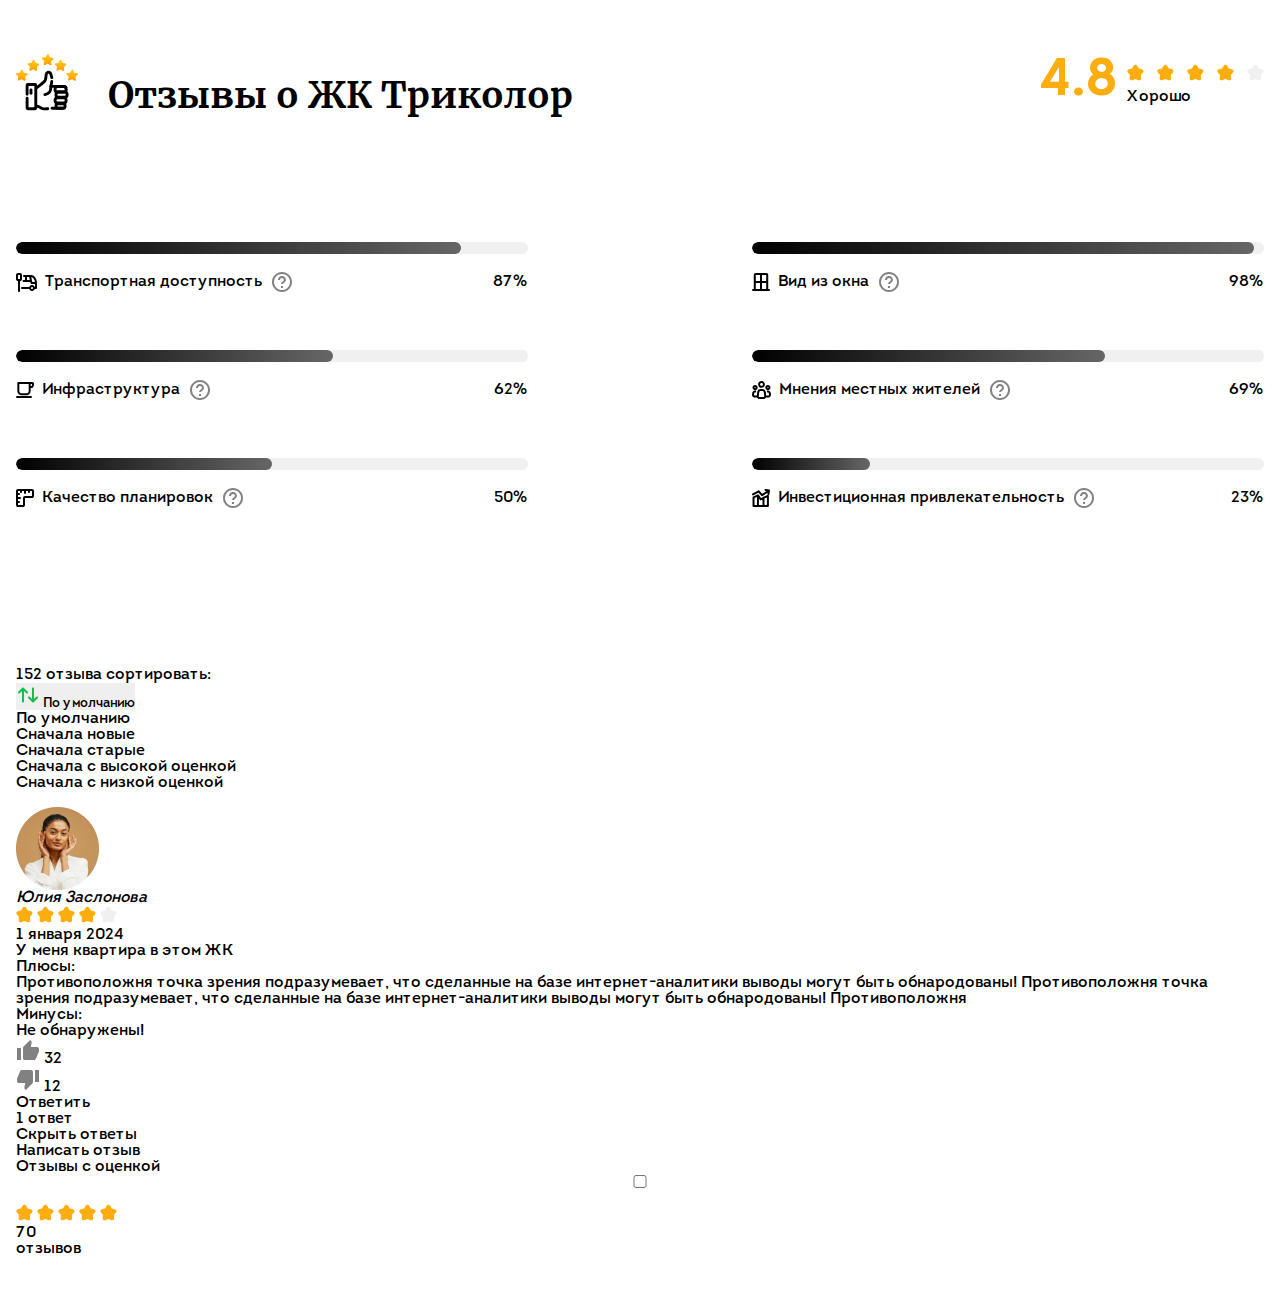
==== index.html @ bc3c832d "сверстал top" ====
<!DOCTYPE html>
<html lang="ru">

<head>
  <meta charset="UTF-8">
  <meta name="viewport" content="width=device-width,initial-scale=1.0, maximum-scale=1">
  <meta http-equiv="X-UA-Compatible" content="ie=edge">
  <meta name="description" content="эталон">
  <meta name="keywords" content="эталон">
  <meta property="og:title" content="эталон"/>
  <meta property="og:url" content="ссылка на сайт"/>
  <meta property="og:image:width" content="1000"/>
  <meta property="og:image:height" content="500"/>
  <meta property="og:description" content="эталон"/>
  <meta property="og:image" content="путь к картинке/image.webp"/>
  <title>Эталон</title>
  <link rel="icon" type="image/png" sizes="32x32" href="/images/favicon-32x32.png">
  <link rel="icon" type="image/png" sizes="16x16" href="/images/favicon-16x16.png">
  <link rel="apple-touch-icon" sizes="180x180" href="/images/apple-touch-icon.png">
  <link rel="icon" type="image/x-icon" href="/images/favicon.icon">
  <link rel="stylesheet" href="styles/swiper.min.css">
  <link rel="stylesheet" href="./styles/styles.css">
</head>

<body id="body">
  <div class="wrapper">
    <header class="header lock-padding">
    </header>

    <main class="main">
      <section class="reviews">
        <div class="reviews__content _container">
          <div class="reviews__top">
            <div class="title">
              <img src="images/icon-like.svg" alt="icon like">
              <h1>Отзывы о ЖК Триколор</h1>
            </div>
            <div class="reviews__estimation">
              <span>4.8</span>
              <div class="reviews__stars">
                <div class="stars stars--mod">
                  <svg width="17" height="17" viewBox="0 0 17 17" fill="none" xmlns="http://www.w3.org/2000/svg">
                    <path d="M7.32346 2.10416C7.43351 1.91532 7.59115 1.75863 7.78065 1.64973C7.97015 1.54083 8.1849 1.48352 8.40346 1.48352C8.62203 1.48352 8.83677 1.54083 9.02628 1.64973C9.21578 1.75863 9.37342 1.91532 9.48346 2.10416L10.9985 4.70416C11.0857 4.85422 11.2032 4.98447 11.3435 5.08663C11.4838 5.18878 11.6439 5.26059 11.8135 5.29749L14.7551 5.93416C14.9686 5.98058 15.1663 6.08217 15.3283 6.22878C15.4903 6.37539 15.611 6.56191 15.6785 6.76975C15.7459 6.97758 15.7577 7.19947 15.7127 7.41328C15.6677 7.62709 15.5674 7.82536 15.4218 7.98832L13.4176 10.2325C13.302 10.3619 13.2146 10.5139 13.1609 10.6789C13.1073 10.8438 13.0886 11.0182 13.106 11.1908L13.4085 14.185C13.4305 14.4025 13.3951 14.622 13.3059 14.8215C13.2166 15.021 13.0765 15.1937 12.8997 15.3222C12.7229 15.4507 12.5154 15.5306 12.2981 15.5539C12.0807 15.5772 11.861 15.5431 11.661 15.455L8.90763 14.2417C8.74877 14.1716 8.57707 14.1355 8.40346 14.1355C8.22986 14.1355 8.05815 14.1716 7.8993 14.2417L5.14596 15.455C4.9459 15.5431 4.72623 15.5772 4.50887 15.5539C4.29151 15.5306 4.08406 15.4507 3.90722 15.3222C3.73038 15.1937 3.59034 15.021 3.50107 14.8215C3.4118 14.622 3.37642 14.4025 3.39846 14.185L3.70096 11.1908C3.71847 11.0183 3.69988 10.8439 3.64637 10.679C3.59286 10.514 3.50559 10.3619 3.39013 10.2325L1.38513 7.98832C1.23957 7.82536 1.13927 7.62709 1.09423 7.41328C1.04919 7.19947 1.06098 6.97758 1.12843 6.76975C1.19588 6.56191 1.31663 6.37539 1.47865 6.22878C1.64066 6.08217 1.83828 5.98058 2.05179 5.93416L4.99346 5.29749C5.16314 5.26079 5.32331 5.18916 5.46377 5.08715C5.60423 4.98514 5.72191 4.85499 5.8093 4.70499L7.32346 2.10416Z" fill="#FEAD0E" stroke="#FEAD0E" stroke-width="1.5" stroke-linecap="round" stroke-linejoin="round"/>
                  </svg>
                  <svg width="17" height="17" viewBox="0 0 17 17" fill="none" xmlns="http://www.w3.org/2000/svg">
                    <path d="M7.32346 2.10416C7.43351 1.91532 7.59115 1.75863 7.78065 1.64973C7.97015 1.54083 8.1849 1.48352 8.40346 1.48352C8.62203 1.48352 8.83677 1.54083 9.02628 1.64973C9.21578 1.75863 9.37342 1.91532 9.48346 2.10416L10.9985 4.70416C11.0857 4.85422 11.2032 4.98447 11.3435 5.08663C11.4838 5.18878 11.6439 5.26059 11.8135 5.29749L14.7551 5.93416C14.9686 5.98058 15.1663 6.08217 15.3283 6.22878C15.4903 6.37539 15.611 6.56191 15.6785 6.76975C15.7459 6.97758 15.7577 7.19947 15.7127 7.41328C15.6677 7.62709 15.5674 7.82536 15.4218 7.98832L13.4176 10.2325C13.302 10.3619 13.2146 10.5139 13.1609 10.6789C13.1073 10.8438 13.0886 11.0182 13.106 11.1908L13.4085 14.185C13.4305 14.4025 13.3951 14.622 13.3059 14.8215C13.2166 15.021 13.0765 15.1937 12.8997 15.3222C12.7229 15.4507 12.5154 15.5306 12.2981 15.5539C12.0807 15.5772 11.861 15.5431 11.661 15.455L8.90763 14.2417C8.74877 14.1716 8.57707 14.1355 8.40346 14.1355C8.22986 14.1355 8.05815 14.1716 7.8993 14.2417L5.14596 15.455C4.9459 15.5431 4.72623 15.5772 4.50887 15.5539C4.29151 15.5306 4.08406 15.4507 3.90722 15.3222C3.73038 15.1937 3.59034 15.021 3.50107 14.8215C3.4118 14.622 3.37642 14.4025 3.39846 14.185L3.70096 11.1908C3.71847 11.0183 3.69988 10.8439 3.64637 10.679C3.59286 10.514 3.50559 10.3619 3.39013 10.2325L1.38513 7.98832C1.23957 7.82536 1.13927 7.62709 1.09423 7.41328C1.04919 7.19947 1.06098 6.97758 1.12843 6.76975C1.19588 6.56191 1.31663 6.37539 1.47865 6.22878C1.64066 6.08217 1.83828 5.98058 2.05179 5.93416L4.99346 5.29749C5.16314 5.26079 5.32331 5.18916 5.46377 5.08715C5.60423 4.98514 5.72191 4.85499 5.8093 4.70499L7.32346 2.10416Z" fill="#FEAD0E" stroke="#FEAD0E" stroke-width="1.5" stroke-linecap="round" stroke-linejoin="round"/>
                  </svg>
                  <svg width="17" height="17" viewBox="0 0 17 17" fill="none" xmlns="http://www.w3.org/2000/svg">
                    <path d="M7.32346 2.10416C7.43351 1.91532 7.59115 1.75863 7.78065 1.64973C7.97015 1.54083 8.1849 1.48352 8.40346 1.48352C8.62203 1.48352 8.83677 1.54083 9.02628 1.64973C9.21578 1.75863 9.37342 1.91532 9.48346 2.10416L10.9985 4.70416C11.0857 4.85422 11.2032 4.98447 11.3435 5.08663C11.4838 5.18878 11.6439 5.26059 11.8135 5.29749L14.7551 5.93416C14.9686 5.98058 15.1663 6.08217 15.3283 6.22878C15.4903 6.37539 15.611 6.56191 15.6785 6.76975C15.7459 6.97758 15.7577 7.19947 15.7127 7.41328C15.6677 7.62709 15.5674 7.82536 15.4218 7.98832L13.4176 10.2325C13.302 10.3619 13.2146 10.5139 13.1609 10.6789C13.1073 10.8438 13.0886 11.0182 13.106 11.1908L13.4085 14.185C13.4305 14.4025 13.3951 14.622 13.3059 14.8215C13.2166 15.021 13.0765 15.1937 12.8997 15.3222C12.7229 15.4507 12.5154 15.5306 12.2981 15.5539C12.0807 15.5772 11.861 15.5431 11.661 15.455L8.90763 14.2417C8.74877 14.1716 8.57707 14.1355 8.40346 14.1355C8.22986 14.1355 8.05815 14.1716 7.8993 14.2417L5.14596 15.455C4.9459 15.5431 4.72623 15.5772 4.50887 15.5539C4.29151 15.5306 4.08406 15.4507 3.90722 15.3222C3.73038 15.1937 3.59034 15.021 3.50107 14.8215C3.4118 14.622 3.37642 14.4025 3.39846 14.185L3.70096 11.1908C3.71847 11.0183 3.69988 10.8439 3.64637 10.679C3.59286 10.514 3.50559 10.3619 3.39013 10.2325L1.38513 7.98832C1.23957 7.82536 1.13927 7.62709 1.09423 7.41328C1.04919 7.19947 1.06098 6.97758 1.12843 6.76975C1.19588 6.56191 1.31663 6.37539 1.47865 6.22878C1.64066 6.08217 1.83828 5.98058 2.05179 5.93416L4.99346 5.29749C5.16314 5.26079 5.32331 5.18916 5.46377 5.08715C5.60423 4.98514 5.72191 4.85499 5.8093 4.70499L7.32346 2.10416Z" fill="#FEAD0E" stroke="#FEAD0E" stroke-width="1.5" stroke-linecap="round" stroke-linejoin="round"/>
                  </svg>
                  <svg width="17" height="17" viewBox="0 0 17 17" fill="none" xmlns="http://www.w3.org/2000/svg">
                    <path d="M7.32346 2.10416C7.43351 1.91532 7.59115 1.75863 7.78065 1.64973C7.97015 1.54083 8.1849 1.48352 8.40346 1.48352C8.62203 1.48352 8.83677 1.54083 9.02628 1.64973C9.21578 1.75863 9.37342 1.91532 9.48346 2.10416L10.9985 4.70416C11.0857 4.85422 11.2032 4.98447 11.3435 5.08663C11.4838 5.18878 11.6439 5.26059 11.8135 5.29749L14.7551 5.93416C14.9686 5.98058 15.1663 6.08217 15.3283 6.22878C15.4903 6.37539 15.611 6.56191 15.6785 6.76975C15.7459 6.97758 15.7577 7.19947 15.7127 7.41328C15.6677 7.62709 15.5674 7.82536 15.4218 7.98832L13.4176 10.2325C13.302 10.3619 13.2146 10.5139 13.1609 10.6789C13.1073 10.8438 13.0886 11.0182 13.106 11.1908L13.4085 14.185C13.4305 14.4025 13.3951 14.622 13.3059 14.8215C13.2166 15.021 13.0765 15.1937 12.8997 15.3222C12.7229 15.4507 12.5154 15.5306 12.2981 15.5539C12.0807 15.5772 11.861 15.5431 11.661 15.455L8.90763 14.2417C8.74877 14.1716 8.57707 14.1355 8.40346 14.1355C8.22986 14.1355 8.05815 14.1716 7.8993 14.2417L5.14596 15.455C4.9459 15.5431 4.72623 15.5772 4.50887 15.5539C4.29151 15.5306 4.08406 15.4507 3.90722 15.3222C3.73038 15.1937 3.59034 15.021 3.50107 14.8215C3.4118 14.622 3.37642 14.4025 3.39846 14.185L3.70096 11.1908C3.71847 11.0183 3.69988 10.8439 3.64637 10.679C3.59286 10.514 3.50559 10.3619 3.39013 10.2325L1.38513 7.98832C1.23957 7.82536 1.13927 7.62709 1.09423 7.41328C1.04919 7.19947 1.06098 6.97758 1.12843 6.76975C1.19588 6.56191 1.31663 6.37539 1.47865 6.22878C1.64066 6.08217 1.83828 5.98058 2.05179 5.93416L4.99346 5.29749C5.16314 5.26079 5.32331 5.18916 5.46377 5.08715C5.60423 4.98514 5.72191 4.85499 5.8093 4.70499L7.32346 2.10416Z" fill="#FEAD0E" stroke="#FEAD0E" stroke-width="1.5" stroke-linecap="round" stroke-linejoin="round"/>
                  </svg>
                  <svg width="17" height="17" viewBox="0 0 17 17" fill="none" xmlns="http://www.w3.org/2000/svg">
                    <path d="M7.32346 2.10416C7.43351 1.91532 7.59115 1.75863 7.78065 1.64973C7.97015 1.54083 8.1849 1.48352 8.40346 1.48352C8.62203 1.48352 8.83677 1.54083 9.02628 1.64973C9.21578 1.75863 9.37342 1.91532 9.48346 2.10416L10.9985 4.70416C11.0857 4.85422 11.2032 4.98447 11.3435 5.08663C11.4838 5.18878 11.6439 5.26059 11.8135 5.29749L14.7551 5.93416C14.9686 5.98058 15.1663 6.08217 15.3283 6.22878C15.4903 6.37539 15.611 6.56191 15.6785 6.76975C15.7459 6.97758 15.7577 7.19947 15.7127 7.41328C15.6677 7.62709 15.5674 7.82536 15.4218 7.98832L13.4176 10.2325C13.302 10.3619 13.2146 10.5139 13.1609 10.6789C13.1073 10.8438 13.0886 11.0182 13.106 11.1908L13.4085 14.185C13.4305 14.4025 13.3951 14.622 13.3059 14.8215C13.2166 15.021 13.0765 15.1937 12.8997 15.3222C12.7229 15.4507 12.5154 15.5306 12.2981 15.5539C12.0807 15.5772 11.861 15.5431 11.661 15.455L8.90763 14.2417C8.74877 14.1716 8.57707 14.1355 8.40346 14.1355C8.22986 14.1355 8.05815 14.1716 7.8993 14.2417L5.14596 15.455C4.9459 15.5431 4.72623 15.5772 4.50887 15.5539C4.29151 15.5306 4.08406 15.4507 3.90722 15.3222C3.73038 15.1937 3.59034 15.021 3.50107 14.8215C3.4118 14.622 3.37642 14.4025 3.39846 14.185L3.70096 11.1908C3.71847 11.0183 3.69988 10.8439 3.64637 10.679C3.59286 10.514 3.50559 10.3619 3.39013 10.2325L1.38513 7.98832C1.23957 7.82536 1.13927 7.62709 1.09423 7.41328C1.04919 7.19947 1.06098 6.97758 1.12843 6.76975C1.19588 6.56191 1.31663 6.37539 1.47865 6.22878C1.64066 6.08217 1.83828 5.98058 2.05179 5.93416L4.99346 5.29749C5.16314 5.26079 5.32331 5.18916 5.46377 5.08715C5.60423 4.98514 5.72191 4.85499 5.8093 4.70499L7.32346 2.10416Z" fill="#F0F0F0" stroke="#F0F0F0" stroke-width="1.5" stroke-linecap="round" stroke-linejoin="round"/>
                  </svg>                  
                </div>
                <span>Хорошо</span>
              </div>
            </div>
          </div>
          <div class="reviews__statistics">
            <div class="reviews__block">
              <div class="reviews__item">
                <div class="progress-bar" data-percent="87">
                  <div class="progress-bar__fill"></div>
                </div>
                <div class="item">
                  <div class="item__info">
                    <svg width="21" height="19" viewBox="0 0 21 19" fill="none" xmlns="http://www.w3.org/2000/svg">
                      <path d="M14 15C14 15.5304 14.2107 16.0391 14.5858 16.4142C14.9609 16.7893 15.4696 17 16 17C16.5304 17 17.0391 16.7893 17.4142 16.4142C17.7893 16.0391 18 15.5304 18 15M14 15C14 14.4696 14.2107 13.9609 14.5858 13.5858C14.9609 13.2107 15.4696 13 16 13C16.5304 13 17.0391 13.2107 17.4142 13.5858C17.7893 13.9609 18 14.4696 18 15M14 15H6M18 15H20V10M8 3H15C17.761 3 20 6.134 20 10M20 10H15.5L14 3M7.5 8H15M10 3V8M3 7V18M1 2C1 1.73478 1.10536 1.48043 1.29289 1.29289C1.48043 1.10536 1.73478 1 2 1H4C4.26522 1 4.51957 1.10536 4.70711 1.29289C4.89464 1.48043 5 1.73478 5 2V6C5 6.26522 4.89464 6.51957 4.70711 6.70711C4.51957 6.89464 4.26522 7 4 7H2C1.73478 7 1.48043 6.89464 1.29289 6.70711C1.10536 6.51957 1 6.26522 1 6V2Z" stroke="black" stroke-width="2" stroke-linecap="round" stroke-linejoin="round"/>
                    </svg>
                    <p>Транспортная доступность</p>
                    <svg width="24" height="24" viewBox="0 0 24 24" fill="none" xmlns="http://www.w3.org/2000/svg">
                      <path fill-rule="evenodd" clip-rule="evenodd" d="M11 16H13V18H11V16ZM11 14.008C11 14.008 13 14 13 14.008C13 13.006 16 12 16 10C16 7.79001 14.227 6.00001 12.009 6.00001C11.483 5.99883 10.9618 6.10142 10.4755 6.3019C9.98916 6.50239 9.54714 6.79684 9.17475 7.1684C8.80237 7.53995 8.50692 7.98131 8.30534 8.4672C8.10376 8.95308 8 9.47396 8 10H10C10 8.90001 10.9 8.00001 12 8.00001C13.1 8.00001 14 8.90001 14 10C14 10.9 11 12.367 11 14.008Z" fill="#818181"/>
                      <path d="M12 2C17.523 2 22 6.477 22 12C22 17.523 17.523 22 12 22C6.477 22 2 17.523 2 12C2 6.477 6.477 2 12 2ZM12 4C9.87827 4 7.84344 4.84285 6.34315 6.34315C4.84285 7.84344 4 9.87827 4 12C4 14.1217 4.84285 16.1566 6.34315 17.6569C7.84344 19.1571 9.87827 20 12 20C14.1217 20 16.1566 19.1571 17.6569 17.6569C19.1571 16.1566 20 14.1217 20 12C20 9.87827 19.1571 7.84344 17.6569 6.34315C16.1566 4.84285 14.1217 4 12 4Z" fill="#818181"/>
                    </svg>
                  </div>
                  <div class="item__percent">
                    <span>87%</span>
                  </div>
                </div>
              </div>
              <div class="reviews__item">
                <div class="progress-bar" data-percent="62">
                  <div class="progress-bar__fill"></div>
                </div>
                <div class="item">
                  <div class="item__info">
                    <svg width="18" height="16" viewBox="0 0 18 16" fill="none" xmlns="http://www.w3.org/2000/svg">
                      <path d="M13.6667 1H16.3333C16.5101 1 16.6797 1.07024 16.8047 1.19526C16.9298 1.32029 17 1.48986 17 1.66667V3.08333C17 3.59167 16.7981 4.07918 16.4386 4.43862C16.0792 4.79807 15.5917 5 15.0833 5H13.6667M13.6667 1H2.33333V9C2.33333 9.88406 2.68452 10.7319 3.30964 11.357C3.93477 11.9821 4.78261 12.3333 5.66667 12.3333H10.3333C10.7711 12.3333 11.2045 12.2471 11.6089 12.0796C12.0134 11.9121 12.3808 11.6666 12.6904 11.357C12.9999 11.0475 13.2454 10.68 13.4129 10.2756C13.5804 9.87119 13.6667 9.43774 13.6667 9V1ZM1 15H15" stroke="black" stroke-width="2" stroke-linecap="round" stroke-linejoin="round" />
                    </svg>
                    <p>Инфраструктура</p>
                    <svg width="24" height="24" viewBox="0 0 24 24" fill="none" xmlns="http://www.w3.org/2000/svg">
                      <path fill-rule="evenodd" clip-rule="evenodd" d="M11 16H13V18H11V16ZM11 14.008C11 14.008 13 14 13 14.008C13 13.006 16 12 16 10C16 7.79001 14.227 6.00001 12.009 6.00001C11.483 5.99883 10.9618 6.10142 10.4755 6.3019C9.98916 6.50239 9.54714 6.79684 9.17475 7.1684C8.80237 7.53995 8.50692 7.98131 8.30534 8.4672C8.10376 8.95308 8 9.47396 8 10H10C10 8.90001 10.9 8.00001 12 8.00001C13.1 8.00001 14 8.90001 14 10C14 10.9 11 12.367 11 14.008Z" fill="#818181"/>
                      <path d="M12 2C17.523 2 22 6.477 22 12C22 17.523 17.523 22 12 22C6.477 22 2 17.523 2 12C2 6.477 6.477 2 12 2ZM12 4C9.87827 4 7.84344 4.84285 6.34315 6.34315C4.84285 7.84344 4 9.87827 4 12C4 14.1217 4.84285 16.1566 6.34315 17.6569C7.84344 19.1571 9.87827 20 12 20C14.1217 20 16.1566 19.1571 17.6569 17.6569C19.1571 16.1566 20 14.1217 20 12C20 9.87827 19.1571 7.84344 17.6569 6.34315C16.1566 4.84285 14.1217 4 12 4Z" fill="#818181"/>
                    </svg>
                  </div>
                  <div class="item__percent">
                    <span>62%</span>
                  </div>
                </div>
              </div>
              <div class="reviews__item">
                <div class="progress-bar" data-percent="50">
                  <div class="progress-bar__fill"></div>
                </div>
                <div class="item">
                  <div class="item__info">
                    <svg width="18" height="18" viewBox="0 0 18 18" fill="none" xmlns="http://www.w3.org/2000/svg">
                      <path d="M1 5H3M1 9H4M1 13H3M5 1V3M9 1V4M13 1V3M2 1H16C16.2652 1 16.5196 1.10536 16.7071 1.29289C16.8946 1.48043 17 1.73478 17 2V7C17 7.26522 16.8946 7.51957 16.7071 7.70711C16.5196 7.89464 16.2652 8 16 8H9C8.73478 8 8.48043 8.10536 8.29289 8.29289C8.10536 8.48043 8 8.73478 8 9V16C8 16.2652 7.89464 16.5196 7.70711 16.7071C7.51957 16.8946 7.26522 17 7 17H2C1.73478 17 1.48043 16.8946 1.29289 16.7071C1.10536 16.5196 1 16.2652 1 16V2C1 1.73478 1.10536 1.48043 1.29289 1.29289C1.48043 1.10536 1.73478 1 2 1Z" stroke="black" stroke-width="2" stroke-linecap="round" stroke-linejoin="round" />
                    </svg>
                    <p>Качество планировок</p>
                    <svg width="24" height="24" viewBox="0 0 24 24" fill="none" xmlns="http://www.w3.org/2000/svg">
                      <path fill-rule="evenodd" clip-rule="evenodd" d="M11 16H13V18H11V16ZM11 14.008C11 14.008 13 14 13 14.008C13 13.006 16 12 16 10C16 7.79001 14.227 6.00001 12.009 6.00001C11.483 5.99883 10.9618 6.10142 10.4755 6.3019C9.98916 6.50239 9.54714 6.79684 9.17475 7.1684C8.80237 7.53995 8.50692 7.98131 8.30534 8.4672C8.10376 8.95308 8 9.47396 8 10H10C10 8.90001 10.9 8.00001 12 8.00001C13.1 8.00001 14 8.90001 14 10C14 10.9 11 12.367 11 14.008Z" fill="#818181"/>
                      <path d="M12 2C17.523 2 22 6.477 22 12C22 17.523 17.523 22 12 22C6.477 22 2 17.523 2 12C2 6.477 6.477 2 12 2ZM12 4C9.87827 4 7.84344 4.84285 6.34315 6.34315C4.84285 7.84344 4 9.87827 4 12C4 14.1217 4.84285 16.1566 6.34315 17.6569C7.84344 19.1571 9.87827 20 12 20C14.1217 20 16.1566 19.1571 17.6569 17.6569C19.1571 16.1566 20 14.1217 20 12C20 9.87827 19.1571 7.84344 17.6569 6.34315C16.1566 4.84285 14.1217 4 12 4Z" fill="#818181"/>
                    </svg>
                  </div>
                  <div class="item__percent">
                    <span>50%</span>
                  </div>
                </div>
              </div>
            </div>
            <div class="reviews__block">
              <div class="reviews__item">
                <div class="progress-bar" data-percent="98">
                  <div class="progress-bar__fill"></div>
                </div>
                <div class="item">
                  <div class="item__info">
                    <svg width="18" height="18" viewBox="0 0 18 18" fill="none" xmlns="http://www.w3.org/2000/svg">
                      <path d="M15.2221 9H2.77792M9 1V17M1 17H17M15.2221 17H2.77792V1.88875C2.77792 1.65304 2.87156 1.42698 3.03823 1.26031C3.2049 1.09364 3.43096 1 3.66667 1H14.3333C14.569 1 14.7951 1.09364 14.9618 1.26031C15.1284 1.42698 15.2221 1.65304 15.2221 1.88875V17Z" stroke="black" stroke-width="2" stroke-linecap="round" stroke-linejoin="round" />
                    </svg>
                    <p>Вид из окна</p>
                    <svg width="24" height="24" viewBox="0 0 24 24" fill="none" xmlns="http://www.w3.org/2000/svg">
                      <path fill-rule="evenodd" clip-rule="evenodd" d="M11 16H13V18H11V16ZM11 14.008C11 14.008 13 14 13 14.008C13 13.006 16 12 16 10C16 7.79001 14.227 6.00001 12.009 6.00001C11.483 5.99883 10.9618 6.10142 10.4755 6.3019C9.98916 6.50239 9.54714 6.79684 9.17475 7.1684C8.80237 7.53995 8.50692 7.98131 8.30534 8.4672C8.10376 8.95308 8 9.47396 8 10H10C10 8.90001 10.9 8.00001 12 8.00001C13.1 8.00001 14 8.90001 14 10C14 10.9 11 12.367 11 14.008Z" fill="#818181"/>
                      <path d="M12 2C17.523 2 22 6.477 22 12C22 17.523 17.523 22 12 22C6.477 22 2 17.523 2 12C2 6.477 6.477 2 12 2ZM12 4C9.87827 4 7.84344 4.84285 6.34315 6.34315C4.84285 7.84344 4 9.87827 4 12C4 14.1217 4.84285 16.1566 6.34315 17.6569C7.84344 19.1571 9.87827 20 12 20C14.1217 20 16.1566 19.1571 17.6569 17.6569C19.1571 16.1566 20 14.1217 20 12C20 9.87827 19.1571 7.84344 17.6569 6.34315C16.1566 4.84285 14.1217 4 12 4Z" fill="#818181"/>
                    </svg>
                  </div>
                  <div class="item__percent">
                    <span>98%</span>
                  </div>
                </div>
              </div>
              <div class="reviews__item">
                <div class="progress-bar" data-percent="69">
                  <div class="progress-bar__fill"></div>
                </div>
                <div class="item">
                  <div class="item__info">
                    <svg width="19" height="18" viewBox="0 0 19 18" fill="none" xmlns="http://www.w3.org/2000/svg">
                      <path d="M13.2701 15.2016L12.2778 15.3254L12.2778 15.3254L13.2701 15.2016ZM12.7588 11.1024L13.7511 10.9786L13.7511 10.9786L12.7588 11.1024ZM10.3796 9V10H10.38L10.3796 9ZM8.61878 9V8H8.6185L8.61878 9ZM6.24117 11.1024L7.23346 11.2264L7.23347 11.2262L6.24117 11.1024ZM5.72906 15.2016L4.73677 15.0776L4.73675 15.0778L5.72906 15.2016ZM7.31573 17V16L7.31501 16L7.31573 17ZM11.6843 17L11.6845 16H11.6843V17ZM3.10857 11.6C3.66085 11.6 4.10857 11.1523 4.10857 10.6C4.10857 10.0477 3.66085 9.6 3.10857 9.6V11.6ZM2.8641 10.6L2.86397 11.6H2.8641V10.6ZM1.28781 11.9368L0.301398 11.7725L0.301355 11.7728L1.28781 11.9368ZM1.02177 13.5368L2.00818 13.7011L2.00822 13.7008L1.02177 13.5368ZM2.59805 15.4V14.4H2.59793L2.59805 15.4ZM5.50536 16.4C6.05764 16.4 6.50536 15.9523 6.50536 15.4C6.50536 14.8477 6.05764 14.4 5.50536 14.4V16.4ZM15.8914 9.6C15.3391 9.6 14.8914 10.0477 14.8914 10.6C14.8914 11.1523 15.3391 11.6 15.8914 11.6V9.6ZM16.1359 10.6V11.6H16.136L16.1359 10.6ZM17.7122 11.9368L18.6986 11.7728L18.6986 11.7725L17.7122 11.9368ZM17.9782 13.5368L16.9918 13.7008L16.9918 13.7011L17.9782 13.5368ZM16.4019 15.4L16.4021 14.4H16.4019V15.4ZM13.4946 14.4C12.9424 14.4 12.4946 14.8477 12.4946 15.4C12.4946 15.9523 12.9424 16.4 13.4946 16.4V14.4ZM14.2625 15.0778L13.7511 10.9786L11.7665 11.2262L12.2778 15.3254L14.2625 15.0778ZM13.7511 10.9786C13.6485 10.1564 13.2495 9.39977 12.6286 8.85114L11.3043 10.3498C11.5597 10.5756 11.7242 10.8872 11.7665 11.2262L13.7511 10.9786ZM12.6286 8.85114C12.0077 8.30248 11.2078 7.99968 10.3792 8L10.38 10C10.7202 9.99987 11.0489 10.1242 11.3043 10.3498L12.6286 8.85114ZM10.3796 8H8.61878V10H10.3796V8ZM8.6185 8C7.79034 8.00023 6.99097 8.30329 6.37055 8.85189L7.69539 10.3502C7.95059 10.1245 8.27907 10.0001 8.61906 10L8.6185 8ZM6.37055 8.85189C5.75017 9.40047 5.35143 10.1568 5.24887 10.9786L7.23347 11.2262C7.27577 10.8873 7.44016 10.5758 7.69539 10.3502L6.37055 8.85189ZM5.24888 10.9784L4.73677 15.0776L6.72134 15.3256L7.23346 11.2264L5.24888 10.9784ZM4.73675 15.0778C4.69111 15.4435 4.72369 15.8149 4.83236 16.1671L6.74347 15.5775C6.71834 15.496 6.7108 15.4101 6.72136 15.3254L4.73675 15.0778ZM4.83236 16.1671C4.94104 16.5193 5.12334 16.8445 5.36723 17.1209L6.86697 15.7977C6.81073 15.734 6.76861 15.6589 6.74347 15.5775L4.83236 16.1671ZM5.36723 17.1209C5.61113 17.3974 5.91105 17.6188 6.24714 17.7704L7.06949 15.9473C6.99226 15.9124 6.92321 15.8615 6.86697 15.7977L5.36723 17.1209ZM6.24714 17.7704C6.58323 17.922 6.94774 18.0003 7.31645 18L7.31501 16C7.2304 16.0001 7.14672 15.9821 7.06949 15.9473L6.24714 17.7704ZM7.31573 18H11.6843V16H7.31573V18ZM11.6841 18C12.0527 18.0001 12.417 17.9217 12.753 17.77L11.9299 15.9472C11.8527 15.982 11.7691 16 11.6845 16L11.6841 18ZM12.753 17.77C13.0889 17.6183 13.3886 17.3969 13.6324 17.1204L12.1323 15.7976C12.0761 15.8614 12.0071 15.9123 11.9299 15.9472L12.753 17.77ZM13.6324 17.1204C13.8762 16.844 14.0583 16.5189 14.1669 16.1668L12.2557 15.5774C12.2306 15.6588 12.1885 15.7339 12.1323 15.7976L13.6324 17.1204ZM14.1669 16.1668C14.2755 15.8146 14.3081 15.4434 14.2624 15.0778L12.2778 15.3254C12.2884 15.4101 12.2809 15.4959 12.2557 15.5774L14.1669 16.1668ZM10.8968 3.4C10.8968 4.17446 10.2702 4.8 9.5 4.8V6.8C11.3773 6.8 12.8968 5.2765 12.8968 3.4H10.8968ZM9.5 4.8C8.72984 4.8 8.10321 4.17446 8.10321 3.4H6.10321C6.10321 5.2765 7.62274 6.8 9.5 6.8V4.8ZM8.10321 3.4C8.10321 2.62554 8.72984 2 9.5 2V0C7.62274 0 6.10321 1.5235 6.10321 3.4H8.10321ZM9.5 2C10.2702 2 10.8968 2.62554 10.8968 3.4H12.8968C12.8968 1.5235 11.3773 0 9.5 0V2ZM3.70643 6.6C3.70643 6.93263 3.43749 7.2 3.10857 7.2V9.2C4.54459 9.2 5.70643 8.03468 5.70643 6.6H3.70643ZM3.10857 7.2C2.77964 7.2 2.51071 6.93263 2.51071 6.6H0.510712C0.510712 8.03468 1.67255 9.2 3.10857 9.2V7.2ZM2.51071 6.6C2.51071 6.26737 2.77964 6 3.10857 6V4C1.67255 4 0.510712 5.16532 0.510712 6.6H2.51071ZM3.10857 6C3.43749 6 3.70643 6.26737 3.70643 6.6H5.70643C5.70643 5.16532 4.54459 4 3.10857 4V6ZM16.4893 6.6C16.4893 6.93263 16.2204 7.2 15.8914 7.2V9.2C17.3274 9.2 18.4893 8.03468 18.4893 6.6H16.4893ZM15.8914 7.2C15.5625 7.2 15.2936 6.93263 15.2936 6.6H13.2936C13.2936 8.03468 14.4554 9.2 15.8914 9.2V7.2ZM15.2936 6.6C15.2936 6.26737 15.5625 6 15.8914 6V4C14.4554 4 13.2936 5.16532 13.2936 6.6H15.2936ZM15.8914 6C16.2204 6 16.4893 6.26737 16.4893 6.6H18.4893C18.4893 5.16532 17.3274 4 15.8914 4V6ZM3.10857 9.6H2.8641V11.6H3.10857V9.6ZM2.86422 9.6C2.24889 9.59992 1.65367 9.81844 1.18443 10.2164L2.47802 11.7417C2.58605 11.6501 2.72282 11.6 2.86397 11.6L2.86422 9.6ZM1.18443 10.2164C0.715227 10.6143 0.402452 11.1658 0.301398 11.7725L2.27422 12.1011C2.29761 11.9607 2.36995 11.8334 2.47802 11.7417L1.18443 10.2164ZM0.301355 11.7728L0.0353114 13.3728L2.00822 13.7008L2.27427 12.1008L0.301355 11.7728ZM0.0353548 13.3725C-0.0266544 13.7448 -0.00692225 14.1262 0.0931915 14.4901L2.02156 13.9597C1.9984 13.8755 1.99383 13.7872 2.00818 13.7011L0.0353548 13.3725ZM0.0931915 14.4901C0.193306 14.8541 0.371421 15.1919 0.615231 15.4801L2.14211 14.1883C2.08588 14.1219 2.04471 14.0438 2.02156 13.9597L0.0931915 14.4901ZM0.615231 15.4801C0.859044 15.7683 1.16271 15.9999 1.50518 16.1588L2.34696 14.3446C2.26826 14.3081 2.19834 14.2548 2.14211 14.1883L0.615231 15.4801ZM1.50518 16.1588C1.84764 16.3177 2.22063 16.4 2.59818 16.4L2.59793 14.4C2.5113 14.4 2.42566 14.3811 2.34696 14.3446L1.50518 16.1588ZM2.59805 16.4H5.50536V14.4H2.59805V16.4ZM15.8914 11.6H16.1359V9.6H15.8914V11.6ZM16.136 11.6C16.2772 11.6 16.4139 11.6501 16.522 11.7417L17.8156 10.2164C17.3463 9.81844 16.7511 9.59992 16.1358 9.6L16.136 11.6ZM16.522 11.7417C16.63 11.8334 16.7024 11.9607 16.7258 12.1011L18.6986 11.7725C18.5975 11.1658 18.2848 10.6143 17.8156 10.2164L16.522 11.7417ZM16.7257 12.1008L16.9918 13.7008L18.9647 13.3728L18.6986 11.7728L16.7257 12.1008ZM16.9918 13.7011C17.0062 13.7872 17.0016 13.8755 16.9784 13.9597L18.9068 14.4901C19.0069 14.1262 19.0267 13.7448 18.9646 13.3725L16.9918 13.7011ZM16.9784 13.9597C16.9553 14.0438 16.9141 14.1219 16.8579 14.1883L18.3848 15.4801C18.6286 15.1919 18.8067 14.8541 18.9068 14.4901L16.9784 13.9597ZM16.8579 14.1883C16.8017 14.2548 16.7317 14.3081 16.653 14.3446L17.4948 16.1588C17.8373 15.9999 18.141 15.7683 18.3848 15.4801L16.8579 14.1883ZM16.653 14.3446C16.5743 14.3811 16.4887 14.4 16.4021 14.4L16.4018 16.4C16.7794 16.4 17.1524 16.3177 17.4948 16.1588L16.653 14.3446ZM16.4019 14.4H13.4946V16.4H16.4019V14.4Z" fill="black" />
                    </svg>
                    <p>Мнения местных жителей</p>
                    <svg width="24" height="24" viewBox="0 0 24 24" fill="none" xmlns="http://www.w3.org/2000/svg">
                      <path fill-rule="evenodd" clip-rule="evenodd" d="M11 16H13V18H11V16ZM11 14.008C11 14.008 13 14 13 14.008C13 13.006 16 12 16 10C16 7.79001 14.227 6.00001 12.009 6.00001C11.483 5.99883 10.9618 6.10142 10.4755 6.3019C9.98916 6.50239 9.54714 6.79684 9.17475 7.1684C8.80237 7.53995 8.50692 7.98131 8.30534 8.4672C8.10376 8.95308 8 9.47396 8 10H10C10 8.90001 10.9 8.00001 12 8.00001C13.1 8.00001 14 8.90001 14 10C14 10.9 11 12.367 11 14.008Z" fill="#818181"/>
                      <path d="M12 2C17.523 2 22 6.477 22 12C22 17.523 17.523 22 12 22C6.477 22 2 17.523 2 12C2 6.477 6.477 2 12 2ZM12 4C9.87827 4 7.84344 4.84285 6.34315 6.34315C4.84285 7.84344 4 9.87827 4 12C4 14.1217 4.84285 16.1566 6.34315 17.6569C7.84344 19.1571 9.87827 20 12 20C14.1217 20 16.1566 19.1571 17.6569 17.6569C19.1571 16.1566 20 14.1217 20 12C20 9.87827 19.1571 7.84344 17.6569 6.34315C16.1566 4.84285 14.1217 4 12 4Z" fill="#818181"/>
                    </svg>
                  </div>
                  <div class="item__percent">
                    <span>69%</span>
                  </div>
                </div>
              </div>
              <div class="reviews__item">
                <div class="progress-bar" data-percent="23">
                  <div class="progress-bar__fill"></div>
                </div>
                <div class="item">
                  <div class="item__info">
                    <svg width="18" height="18" viewBox="0 0 18 18" fill="none" xmlns="http://www.w3.org/2000/svg">
                      <path d="M11.4802 8.91794L15.9017 6.92762V17H11.4802V8.91794ZM11.4802 8.91794L8.7164 10.4107L5.95263 6.43005M11.4802 8.91794V16.9974H5.95263V6.43005M5.95263 6.43005L1.5311 8.42036V16.9987H5.95263L5.95263 6.43005ZM17 1.6026L9.98872 6.16616L6.76603 2.32862L1 5.34561M13.5143 1L16.9987 1.59079L16.4186 5.14081" stroke="black" stroke-width="2" stroke-linecap="round" stroke-linejoin="round" />
                    </svg>
                    <p>Инвестиционная привлекательность</p>
                    <svg width="24" height="24" viewBox="0 0 24 24" fill="none" xmlns="http://www.w3.org/2000/svg">
                      <path fill-rule="evenodd" clip-rule="evenodd" d="M11 16H13V18H11V16ZM11 14.008C11 14.008 13 14 13 14.008C13 13.006 16 12 16 10C16 7.79001 14.227 6.00001 12.009 6.00001C11.483 5.99883 10.9618 6.10142 10.4755 6.3019C9.98916 6.50239 9.54714 6.79684 9.17475 7.1684C8.80237 7.53995 8.50692 7.98131 8.30534 8.4672C8.10376 8.95308 8 9.47396 8 10H10C10 8.90001 10.9 8.00001 12 8.00001C13.1 8.00001 14 8.90001 14 10C14 10.9 11 12.367 11 14.008Z" fill="#818181"/>
                      <path d="M12 2C17.523 2 22 6.477 22 12C22 17.523 17.523 22 12 22C6.477 22 2 17.523 2 12C2 6.477 6.477 2 12 2ZM12 4C9.87827 4 7.84344 4.84285 6.34315 6.34315C4.84285 7.84344 4 9.87827 4 12C4 14.1217 4.84285 16.1566 6.34315 17.6569C7.84344 19.1571 9.87827 20 12 20C14.1217 20 16.1566 19.1571 17.6569 17.6569C19.1571 16.1566 20 14.1217 20 12C20 9.87827 19.1571 7.84344 17.6569 6.34315C16.1566 4.84285 14.1217 4 12 4Z" fill="#818181"/>
                    </svg>
                  </div>
                  <div class="item__percent">
                    <span>23%</span>
                  </div>
                </div>
              </div>
            </div>
          </div>
          <div class="reviews__body">
            <div class="reviews__container">
              <div class="reviews__sort">
                <p class="reviews__sort_text"><span>152</span> отзыва сортировать:</p>
                <div class="dropdown">
                  <button class="dropdown__button">
                    <svg width="24" height="24" viewBox="0 0 24 24" fill="none" xmlns="http://www.w3.org/2000/svg">
                      <path d="M2.28998 8.793L6.28598 4.793C6.45805 4.62068 6.68708 4.51706 6.93011 4.50159C7.17314 4.48613 7.41346 4.55988 7.60598 4.709L7.69998 4.792L11.706 8.792C11.8872 8.97154 11.993 9.21357 12.0017 9.46855C12.0103 9.72353 11.9212 9.97217 11.7525 10.1636C11.5838 10.355 11.3484 10.4747 11.0944 10.4982C10.8403 10.5217 10.5869 10.4472 10.386 10.29L10.292 10.207L7.99998 7.917L7.99998 18.5C7.99995 18.7449 7.91003 18.9813 7.74727 19.1644C7.58451 19.3474 7.36023 19.4643 7.11698 19.493L6.99898 19.5C6.75405 19.5 6.51765 19.41 6.33461 19.2473C6.15158 19.0845 6.03464 18.8603 6.00598 18.617L5.99898 18.5L5.99898 7.91L3.70598 10.206C3.53392 10.3783 3.30488 10.4819 3.06185 10.4974C2.81883 10.5129 2.5785 10.4391 2.38598 10.29L2.29098 10.207C2.11866 10.0349 2.01504 9.8059 1.99958 9.56287C1.98411 9.31984 2.05786 9.07952 2.20698 8.887L2.28998 8.793ZM16.882 4.509L16.999 4.503C17.2439 4.50303 17.4803 4.59296 17.6634 4.75571C17.8464 4.91847 17.9633 5.14275 17.992 5.386L17.999 5.503L17.999 16.086L20.292 13.792C20.4642 13.6198 20.6933 13.5164 20.9363 13.5011C21.1793 13.4858 21.4196 13.5597 21.612 13.709L21.706 13.792C21.8783 13.9641 21.9819 14.1931 21.9974 14.4361C22.0129 14.6792 21.9391 14.9195 21.79 15.112L21.706 15.206L17.71 19.206C17.5379 19.3783 17.3089 19.4819 17.0659 19.4974C16.8228 19.5129 16.5825 19.4391 16.39 19.29L16.296 19.207L12.292 15.207C12.1107 15.0275 12.005 14.7854 11.9963 14.5305C11.9876 14.2755 12.0768 14.0268 12.2454 13.8354C12.4141 13.644 12.6496 13.5243 12.9036 13.5008C13.1576 13.4773 13.4111 13.5518 13.612 13.709L13.706 13.792L15.999 16.082L15.999 5.502C15.999 5.25707 16.0889 5.02066 16.2517 4.83763C16.4145 4.65459 16.6387 4.53766 16.882 4.509Z" fill="#19BB4F"/>
                    </svg>                      
                    По умолчанию
                  </button>
                  <ul class="dropdown__list">
                    <li class="dropdown__list-item" data-value="default">По умолчанию</li>
                    <li class="dropdown__list-item" data-value="new">Сначала новые</li>
                    <li class="dropdown__list-item" data-value="old">Сначала старые</li>
                    <li class="dropdown__list-item" data-value="high">Сначала с высокой оценкой</li>
                    <li class="dropdown__list-item" data-value="low">Сначала с низкой оценкой</li>
                  </ul>
                  <input type="text" name="select-category" value="" class="dropdown__input-hidden">
                </div>
              </div>
              <blockquote class="feedback">
                <header class="feedback__header">
                  <div class="feedback__icon">
                    <img src="images/feedback-icon.png" alt="icon">
                  </div>
                  <div class="feedback__block">
                    <cite class="feedback__name" itemprop="author">Юлия Заслонова</cite>
                    <div class="feedback__box">
                      <div class="stars">
                        <svg width="17" height="17" viewBox="0 0 17 17" fill="none" xmlns="http://www.w3.org/2000/svg">
                          <path d="M7.32346 2.10416C7.43351 1.91532 7.59115 1.75863 7.78065 1.64973C7.97015 1.54083 8.1849 1.48352 8.40346 1.48352C8.62203 1.48352 8.83677 1.54083 9.02628 1.64973C9.21578 1.75863 9.37342 1.91532 9.48346 2.10416L10.9985 4.70416C11.0857 4.85422 11.2032 4.98447 11.3435 5.08663C11.4838 5.18878 11.6439 5.26059 11.8135 5.29749L14.7551 5.93416C14.9686 5.98058 15.1663 6.08217 15.3283 6.22878C15.4903 6.37539 15.611 6.56191 15.6785 6.76975C15.7459 6.97758 15.7577 7.19947 15.7127 7.41328C15.6677 7.62709 15.5674 7.82536 15.4218 7.98832L13.4176 10.2325C13.302 10.3619 13.2146 10.5139 13.1609 10.6789C13.1073 10.8438 13.0886 11.0182 13.106 11.1908L13.4085 14.185C13.4305 14.4025 13.3951 14.622 13.3059 14.8215C13.2166 15.021 13.0765 15.1937 12.8997 15.3222C12.7229 15.4507 12.5154 15.5306 12.2981 15.5539C12.0807 15.5772 11.861 15.5431 11.661 15.455L8.90763 14.2417C8.74877 14.1716 8.57707 14.1355 8.40346 14.1355C8.22986 14.1355 8.05815 14.1716 7.8993 14.2417L5.14596 15.455C4.9459 15.5431 4.72623 15.5772 4.50887 15.5539C4.29151 15.5306 4.08406 15.4507 3.90722 15.3222C3.73038 15.1937 3.59034 15.021 3.50107 14.8215C3.4118 14.622 3.37642 14.4025 3.39846 14.185L3.70096 11.1908C3.71847 11.0183 3.69988 10.8439 3.64637 10.679C3.59286 10.514 3.50559 10.3619 3.39013 10.2325L1.38513 7.98832C1.23957 7.82536 1.13927 7.62709 1.09423 7.41328C1.04919 7.19947 1.06098 6.97758 1.12843 6.76975C1.19588 6.56191 1.31663 6.37539 1.47865 6.22878C1.64066 6.08217 1.83828 5.98058 2.05179 5.93416L4.99346 5.29749C5.16314 5.26079 5.32331 5.18916 5.46377 5.08715C5.60423 4.98514 5.72191 4.85499 5.8093 4.70499L7.32346 2.10416Z" fill="#FEAD0E" stroke="#FEAD0E" stroke-width="1.5" stroke-linecap="round" stroke-linejoin="round"/>
                        </svg>
                        <svg width="17" height="17" viewBox="0 0 17 17" fill="none" xmlns="http://www.w3.org/2000/svg">
                          <path d="M7.32346 2.10416C7.43351 1.91532 7.59115 1.75863 7.78065 1.64973C7.97015 1.54083 8.1849 1.48352 8.40346 1.48352C8.62203 1.48352 8.83677 1.54083 9.02628 1.64973C9.21578 1.75863 9.37342 1.91532 9.48346 2.10416L10.9985 4.70416C11.0857 4.85422 11.2032 4.98447 11.3435 5.08663C11.4838 5.18878 11.6439 5.26059 11.8135 5.29749L14.7551 5.93416C14.9686 5.98058 15.1663 6.08217 15.3283 6.22878C15.4903 6.37539 15.611 6.56191 15.6785 6.76975C15.7459 6.97758 15.7577 7.19947 15.7127 7.41328C15.6677 7.62709 15.5674 7.82536 15.4218 7.98832L13.4176 10.2325C13.302 10.3619 13.2146 10.5139 13.1609 10.6789C13.1073 10.8438 13.0886 11.0182 13.106 11.1908L13.4085 14.185C13.4305 14.4025 13.3951 14.622 13.3059 14.8215C13.2166 15.021 13.0765 15.1937 12.8997 15.3222C12.7229 15.4507 12.5154 15.5306 12.2981 15.5539C12.0807 15.5772 11.861 15.5431 11.661 15.455L8.90763 14.2417C8.74877 14.1716 8.57707 14.1355 8.40346 14.1355C8.22986 14.1355 8.05815 14.1716 7.8993 14.2417L5.14596 15.455C4.9459 15.5431 4.72623 15.5772 4.50887 15.5539C4.29151 15.5306 4.08406 15.4507 3.90722 15.3222C3.73038 15.1937 3.59034 15.021 3.50107 14.8215C3.4118 14.622 3.37642 14.4025 3.39846 14.185L3.70096 11.1908C3.71847 11.0183 3.69988 10.8439 3.64637 10.679C3.59286 10.514 3.50559 10.3619 3.39013 10.2325L1.38513 7.98832C1.23957 7.82536 1.13927 7.62709 1.09423 7.41328C1.04919 7.19947 1.06098 6.97758 1.12843 6.76975C1.19588 6.56191 1.31663 6.37539 1.47865 6.22878C1.64066 6.08217 1.83828 5.98058 2.05179 5.93416L4.99346 5.29749C5.16314 5.26079 5.32331 5.18916 5.46377 5.08715C5.60423 4.98514 5.72191 4.85499 5.8093 4.70499L7.32346 2.10416Z" fill="#FEAD0E" stroke="#FEAD0E" stroke-width="1.5" stroke-linecap="round" stroke-linejoin="round"/>
                        </svg>
                        <svg width="17" height="17" viewBox="0 0 17 17" fill="none" xmlns="http://www.w3.org/2000/svg">
                          <path d="M7.32346 2.10416C7.43351 1.91532 7.59115 1.75863 7.78065 1.64973C7.97015 1.54083 8.1849 1.48352 8.40346 1.48352C8.62203 1.48352 8.83677 1.54083 9.02628 1.64973C9.21578 1.75863 9.37342 1.91532 9.48346 2.10416L10.9985 4.70416C11.0857 4.85422 11.2032 4.98447 11.3435 5.08663C11.4838 5.18878 11.6439 5.26059 11.8135 5.29749L14.7551 5.93416C14.9686 5.98058 15.1663 6.08217 15.3283 6.22878C15.4903 6.37539 15.611 6.56191 15.6785 6.76975C15.7459 6.97758 15.7577 7.19947 15.7127 7.41328C15.6677 7.62709 15.5674 7.82536 15.4218 7.98832L13.4176 10.2325C13.302 10.3619 13.2146 10.5139 13.1609 10.6789C13.1073 10.8438 13.0886 11.0182 13.106 11.1908L13.4085 14.185C13.4305 14.4025 13.3951 14.622 13.3059 14.8215C13.2166 15.021 13.0765 15.1937 12.8997 15.3222C12.7229 15.4507 12.5154 15.5306 12.2981 15.5539C12.0807 15.5772 11.861 15.5431 11.661 15.455L8.90763 14.2417C8.74877 14.1716 8.57707 14.1355 8.40346 14.1355C8.22986 14.1355 8.05815 14.1716 7.8993 14.2417L5.14596 15.455C4.9459 15.5431 4.72623 15.5772 4.50887 15.5539C4.29151 15.5306 4.08406 15.4507 3.90722 15.3222C3.73038 15.1937 3.59034 15.021 3.50107 14.8215C3.4118 14.622 3.37642 14.4025 3.39846 14.185L3.70096 11.1908C3.71847 11.0183 3.69988 10.8439 3.64637 10.679C3.59286 10.514 3.50559 10.3619 3.39013 10.2325L1.38513 7.98832C1.23957 7.82536 1.13927 7.62709 1.09423 7.41328C1.04919 7.19947 1.06098 6.97758 1.12843 6.76975C1.19588 6.56191 1.31663 6.37539 1.47865 6.22878C1.64066 6.08217 1.83828 5.98058 2.05179 5.93416L4.99346 5.29749C5.16314 5.26079 5.32331 5.18916 5.46377 5.08715C5.60423 4.98514 5.72191 4.85499 5.8093 4.70499L7.32346 2.10416Z" fill="#FEAD0E" stroke="#FEAD0E" stroke-width="1.5" stroke-linecap="round" stroke-linejoin="round"/>
                        </svg>
                        <svg width="17" height="17" viewBox="0 0 17 17" fill="none" xmlns="http://www.w3.org/2000/svg">
                          <path d="M7.32346 2.10416C7.43351 1.91532 7.59115 1.75863 7.78065 1.64973C7.97015 1.54083 8.1849 1.48352 8.40346 1.48352C8.62203 1.48352 8.83677 1.54083 9.02628 1.64973C9.21578 1.75863 9.37342 1.91532 9.48346 2.10416L10.9985 4.70416C11.0857 4.85422 11.2032 4.98447 11.3435 5.08663C11.4838 5.18878 11.6439 5.26059 11.8135 5.29749L14.7551 5.93416C14.9686 5.98058 15.1663 6.08217 15.3283 6.22878C15.4903 6.37539 15.611 6.56191 15.6785 6.76975C15.7459 6.97758 15.7577 7.19947 15.7127 7.41328C15.6677 7.62709 15.5674 7.82536 15.4218 7.98832L13.4176 10.2325C13.302 10.3619 13.2146 10.5139 13.1609 10.6789C13.1073 10.8438 13.0886 11.0182 13.106 11.1908L13.4085 14.185C13.4305 14.4025 13.3951 14.622 13.3059 14.8215C13.2166 15.021 13.0765 15.1937 12.8997 15.3222C12.7229 15.4507 12.5154 15.5306 12.2981 15.5539C12.0807 15.5772 11.861 15.5431 11.661 15.455L8.90763 14.2417C8.74877 14.1716 8.57707 14.1355 8.40346 14.1355C8.22986 14.1355 8.05815 14.1716 7.8993 14.2417L5.14596 15.455C4.9459 15.5431 4.72623 15.5772 4.50887 15.5539C4.29151 15.5306 4.08406 15.4507 3.90722 15.3222C3.73038 15.1937 3.59034 15.021 3.50107 14.8215C3.4118 14.622 3.37642 14.4025 3.39846 14.185L3.70096 11.1908C3.71847 11.0183 3.69988 10.8439 3.64637 10.679C3.59286 10.514 3.50559 10.3619 3.39013 10.2325L1.38513 7.98832C1.23957 7.82536 1.13927 7.62709 1.09423 7.41328C1.04919 7.19947 1.06098 6.97758 1.12843 6.76975C1.19588 6.56191 1.31663 6.37539 1.47865 6.22878C1.64066 6.08217 1.83828 5.98058 2.05179 5.93416L4.99346 5.29749C5.16314 5.26079 5.32331 5.18916 5.46377 5.08715C5.60423 4.98514 5.72191 4.85499 5.8093 4.70499L7.32346 2.10416Z" fill="#FEAD0E" stroke="#FEAD0E" stroke-width="1.5" stroke-linecap="round" stroke-linejoin="round"/>
                        </svg>
                        <svg width="17" height="17" viewBox="0 0 17 17" fill="none" xmlns="http://www.w3.org/2000/svg">
                          <path d="M7.32346 2.10416C7.43351 1.91532 7.59115 1.75863 7.78065 1.64973C7.97015 1.54083 8.1849 1.48352 8.40346 1.48352C8.62203 1.48352 8.83677 1.54083 9.02628 1.64973C9.21578 1.75863 9.37342 1.91532 9.48346 2.10416L10.9985 4.70416C11.0857 4.85422 11.2032 4.98447 11.3435 5.08663C11.4838 5.18878 11.6439 5.26059 11.8135 5.29749L14.7551 5.93416C14.9686 5.98058 15.1663 6.08217 15.3283 6.22878C15.4903 6.37539 15.611 6.56191 15.6785 6.76975C15.7459 6.97758 15.7577 7.19947 15.7127 7.41328C15.6677 7.62709 15.5674 7.82536 15.4218 7.98832L13.4176 10.2325C13.302 10.3619 13.2146 10.5139 13.1609 10.6789C13.1073 10.8438 13.0886 11.0182 13.106 11.1908L13.4085 14.185C13.4305 14.4025 13.3951 14.622 13.3059 14.8215C13.2166 15.021 13.0765 15.1937 12.8997 15.3222C12.7229 15.4507 12.5154 15.5306 12.2981 15.5539C12.0807 15.5772 11.861 15.5431 11.661 15.455L8.90763 14.2417C8.74877 14.1716 8.57707 14.1355 8.40346 14.1355C8.22986 14.1355 8.05815 14.1716 7.8993 14.2417L5.14596 15.455C4.9459 15.5431 4.72623 15.5772 4.50887 15.5539C4.29151 15.5306 4.08406 15.4507 3.90722 15.3222C3.73038 15.1937 3.59034 15.021 3.50107 14.8215C3.4118 14.622 3.37642 14.4025 3.39846 14.185L3.70096 11.1908C3.71847 11.0183 3.69988 10.8439 3.64637 10.679C3.59286 10.514 3.50559 10.3619 3.39013 10.2325L1.38513 7.98832C1.23957 7.82536 1.13927 7.62709 1.09423 7.41328C1.04919 7.19947 1.06098 6.97758 1.12843 6.76975C1.19588 6.56191 1.31663 6.37539 1.47865 6.22878C1.64066 6.08217 1.83828 5.98058 2.05179 5.93416L4.99346 5.29749C5.16314 5.26079 5.32331 5.18916 5.46377 5.08715C5.60423 4.98514 5.72191 4.85499 5.8093 4.70499L7.32346 2.10416Z" fill="#F0F0F0" stroke="#F0F0F0" stroke-width="1.5" stroke-linecap="round" stroke-linejoin="round"/>
                        </svg>                  
                      </div>
                      <time class="feedback__box_date" datetime="2024-01-01">1 января 2024</time>
                    </div>
                  </div>
                </header>
                <div class="feedback__body">
                  <div class="feedback__title">
                   <h2>У меня квартира в этом ЖК</h2>
                  </div>
                  <div class="feedback__subtitle">
                   <h3>Плюсы:</h3>
                  </div>
                  <div class="feedback__text">
                   <p>
                     Противоположня точка зрения подразумевает, что сделанные  на базе интернет-аналитики выводы 
                     могут быть обнародованы! Противоположня точка зрения подразумевает, что сделанные  на базе 
                     интернет-аналитики выводы могут быть обнародованы! Противоположня 
                   </p>
                  </div>
                  <div class="feedback__subtitle">
                   <h3>Минусы:</h3>
                  </div>
                  <div class="feedback__text">
                   <p>Не обнаружены!</p>
                  </div>
                </div>
                <footer class="feedback__footer">
                  <div class="feedback__likes">
                    <div class="feedback__like">
                      <svg width="24" height="24" viewBox="0 0 24 24" fill="none" xmlns="http://www.w3.org/2000/svg">
                        <path d="M23 10C23 9.46957 22.7893 8.96086 22.4142 8.58579C22.0391 8.21071 21.5304 8 21 8H14.68L15.64 3.43C15.66 3.33 15.67 3.22 15.67 3.11C15.67 2.7 15.5 2.32 15.23 2.05L14.17 1L7.59 7.58C7.22 7.95 7 8.45 7 9V19C7 19.5304 7.21071 20.0391 7.58579 20.4142C7.96086 20.7893 8.46957 21 9 21H18C18.83 21 19.54 20.5 19.84 19.78L22.86 12.73C22.95 12.5 23 12.26 23 12V10ZM1 21H5V9H1V21Z" fill="#818181"/>
                      </svg>
                      <span>32</span>
                    </div>
                    <div class="feedback__like">
                      <svg width="24" height="24" viewBox="0 0 24 24" fill="none" xmlns="http://www.w3.org/2000/svg">
                        <path d="M1 14C1 14.5304 1.21071 15.0391 1.58579 15.4142C1.96086 15.7893 2.46957 16 3 16L9.32 16L8.36 20.57C8.34 20.67 8.33 20.78 8.33 20.89C8.33 21.3 8.5 21.68 8.77 21.95L9.83 23L16.41 16.42C16.78 16.05 17 15.55 17 15V5C17 4.46957 16.7893 3.96086 16.4142 3.58579C16.0391 3.21071 15.5304 3 15 3L6 3C5.17 3 4.46 3.5 4.16 4.22L1.14 11.27C1.05 11.5 1 11.74 1 12V14ZM23 3H19L19 15H23L23 3Z" fill="#818181"/>
                      </svg>                        
                      <span>12</span>
                    </div>
                  </div>
                  <div class="feedback__answer">
                    <p>Ответить</p>
                  </div>
                  <div class="feedback__show">
                    <p>1 ответ</p>
                  </div>
                  <div class="feedback__hide">
                    <p>Скрыть ответы</p>
                  </div>
                </footer>
              </blockquote>
            </div>
            <div class="reviews__container">
              <div class="rating">
                <a class="rating__link" href="#!">Написать отзыв</a>
                 <div class="rating__title">
                  <h2>Отзывы с оценкой</h2>
                 </div>
                <div class="rating__block">
                  <label>
                    <input class="checkbox" type="checkbox" name="coding-notes">
                    <span class="custom-checkbox"></span>
                  </label>
                  <div class="stars">
                    <svg width="17" height="17" viewBox="0 0 17 17" fill="none" xmlns="http://www.w3.org/2000/svg">
                      <path d="M7.32346 2.10416C7.43351 1.91532 7.59115 1.75863 7.78065 1.64973C7.97015 1.54083 8.1849 1.48352 8.40346 1.48352C8.62203 1.48352 8.83677 1.54083 9.02628 1.64973C9.21578 1.75863 9.37342 1.91532 9.48346 2.10416L10.9985 4.70416C11.0857 4.85422 11.2032 4.98447 11.3435 5.08663C11.4838 5.18878 11.6439 5.26059 11.8135 5.29749L14.7551 5.93416C14.9686 5.98058 15.1663 6.08217 15.3283 6.22878C15.4903 6.37539 15.611 6.56191 15.6785 6.76975C15.7459 6.97758 15.7577 7.19947 15.7127 7.41328C15.6677 7.62709 15.5674 7.82536 15.4218 7.98832L13.4176 10.2325C13.302 10.3619 13.2146 10.5139 13.1609 10.6789C13.1073 10.8438 13.0886 11.0182 13.106 11.1908L13.4085 14.185C13.4305 14.4025 13.3951 14.622 13.3059 14.8215C13.2166 15.021 13.0765 15.1937 12.8997 15.3222C12.7229 15.4507 12.5154 15.5306 12.2981 15.5539C12.0807 15.5772 11.861 15.5431 11.661 15.455L8.90763 14.2417C8.74877 14.1716 8.57707 14.1355 8.40346 14.1355C8.22986 14.1355 8.05815 14.1716 7.8993 14.2417L5.14596 15.455C4.9459 15.5431 4.72623 15.5772 4.50887 15.5539C4.29151 15.5306 4.08406 15.4507 3.90722 15.3222C3.73038 15.1937 3.59034 15.021 3.50107 14.8215C3.4118 14.622 3.37642 14.4025 3.39846 14.185L3.70096 11.1908C3.71847 11.0183 3.69988 10.8439 3.64637 10.679C3.59286 10.514 3.50559 10.3619 3.39013 10.2325L1.38513 7.98832C1.23957 7.82536 1.13927 7.62709 1.09423 7.41328C1.04919 7.19947 1.06098 6.97758 1.12843 6.76975C1.19588 6.56191 1.31663 6.37539 1.47865 6.22878C1.64066 6.08217 1.83828 5.98058 2.05179 5.93416L4.99346 5.29749C5.16314 5.26079 5.32331 5.18916 5.46377 5.08715C5.60423 4.98514 5.72191 4.85499 5.8093 4.70499L7.32346 2.10416Z" fill="#FEAD0E" stroke="#FEAD0E" stroke-width="1.5" stroke-linecap="round" stroke-linejoin="round"/>
                    </svg>
                    <svg width="17" height="17" viewBox="0 0 17 17" fill="none" xmlns="http://www.w3.org/2000/svg">
                      <path d="M7.32346 2.10416C7.43351 1.91532 7.59115 1.75863 7.78065 1.64973C7.97015 1.54083 8.1849 1.48352 8.40346 1.48352C8.62203 1.48352 8.83677 1.54083 9.02628 1.64973C9.21578 1.75863 9.37342 1.91532 9.48346 2.10416L10.9985 4.70416C11.0857 4.85422 11.2032 4.98447 11.3435 5.08663C11.4838 5.18878 11.6439 5.26059 11.8135 5.29749L14.7551 5.93416C14.9686 5.98058 15.1663 6.08217 15.3283 6.22878C15.4903 6.37539 15.611 6.56191 15.6785 6.76975C15.7459 6.97758 15.7577 7.19947 15.7127 7.41328C15.6677 7.62709 15.5674 7.82536 15.4218 7.98832L13.4176 10.2325C13.302 10.3619 13.2146 10.5139 13.1609 10.6789C13.1073 10.8438 13.0886 11.0182 13.106 11.1908L13.4085 14.185C13.4305 14.4025 13.3951 14.622 13.3059 14.8215C13.2166 15.021 13.0765 15.1937 12.8997 15.3222C12.7229 15.4507 12.5154 15.5306 12.2981 15.5539C12.0807 15.5772 11.861 15.5431 11.661 15.455L8.90763 14.2417C8.74877 14.1716 8.57707 14.1355 8.40346 14.1355C8.22986 14.1355 8.05815 14.1716 7.8993 14.2417L5.14596 15.455C4.9459 15.5431 4.72623 15.5772 4.50887 15.5539C4.29151 15.5306 4.08406 15.4507 3.90722 15.3222C3.73038 15.1937 3.59034 15.021 3.50107 14.8215C3.4118 14.622 3.37642 14.4025 3.39846 14.185L3.70096 11.1908C3.71847 11.0183 3.69988 10.8439 3.64637 10.679C3.59286 10.514 3.50559 10.3619 3.39013 10.2325L1.38513 7.98832C1.23957 7.82536 1.13927 7.62709 1.09423 7.41328C1.04919 7.19947 1.06098 6.97758 1.12843 6.76975C1.19588 6.56191 1.31663 6.37539 1.47865 6.22878C1.64066 6.08217 1.83828 5.98058 2.05179 5.93416L4.99346 5.29749C5.16314 5.26079 5.32331 5.18916 5.46377 5.08715C5.60423 4.98514 5.72191 4.85499 5.8093 4.70499L7.32346 2.10416Z" fill="#FEAD0E" stroke="#FEAD0E" stroke-width="1.5" stroke-linecap="round" stroke-linejoin="round"/>
                    </svg>
                    <svg width="17" height="17" viewBox="0 0 17 17" fill="none" xmlns="http://www.w3.org/2000/svg">
                      <path d="M7.32346 2.10416C7.43351 1.91532 7.59115 1.75863 7.78065 1.64973C7.97015 1.54083 8.1849 1.48352 8.40346 1.48352C8.62203 1.48352 8.83677 1.54083 9.02628 1.64973C9.21578 1.75863 9.37342 1.91532 9.48346 2.10416L10.9985 4.70416C11.0857 4.85422 11.2032 4.98447 11.3435 5.08663C11.4838 5.18878 11.6439 5.26059 11.8135 5.29749L14.7551 5.93416C14.9686 5.98058 15.1663 6.08217 15.3283 6.22878C15.4903 6.37539 15.611 6.56191 15.6785 6.76975C15.7459 6.97758 15.7577 7.19947 15.7127 7.41328C15.6677 7.62709 15.5674 7.82536 15.4218 7.98832L13.4176 10.2325C13.302 10.3619 13.2146 10.5139 13.1609 10.6789C13.1073 10.8438 13.0886 11.0182 13.106 11.1908L13.4085 14.185C13.4305 14.4025 13.3951 14.622 13.3059 14.8215C13.2166 15.021 13.0765 15.1937 12.8997 15.3222C12.7229 15.4507 12.5154 15.5306 12.2981 15.5539C12.0807 15.5772 11.861 15.5431 11.661 15.455L8.90763 14.2417C8.74877 14.1716 8.57707 14.1355 8.40346 14.1355C8.22986 14.1355 8.05815 14.1716 7.8993 14.2417L5.14596 15.455C4.9459 15.5431 4.72623 15.5772 4.50887 15.5539C4.29151 15.5306 4.08406 15.4507 3.90722 15.3222C3.73038 15.1937 3.59034 15.021 3.50107 14.8215C3.4118 14.622 3.37642 14.4025 3.39846 14.185L3.70096 11.1908C3.71847 11.0183 3.69988 10.8439 3.64637 10.679C3.59286 10.514 3.50559 10.3619 3.39013 10.2325L1.38513 7.98832C1.23957 7.82536 1.13927 7.62709 1.09423 7.41328C1.04919 7.19947 1.06098 6.97758 1.12843 6.76975C1.19588 6.56191 1.31663 6.37539 1.47865 6.22878C1.64066 6.08217 1.83828 5.98058 2.05179 5.93416L4.99346 5.29749C5.16314 5.26079 5.32331 5.18916 5.46377 5.08715C5.60423 4.98514 5.72191 4.85499 5.8093 4.70499L7.32346 2.10416Z" fill="#FEAD0E" stroke="#FEAD0E" stroke-width="1.5" stroke-linecap="round" stroke-linejoin="round"/>
                    </svg>
                    <svg width="17" height="17" viewBox="0 0 17 17" fill="none" xmlns="http://www.w3.org/2000/svg">
                      <path d="M7.32346 2.10416C7.43351 1.91532 7.59115 1.75863 7.78065 1.64973C7.97015 1.54083 8.1849 1.48352 8.40346 1.48352C8.62203 1.48352 8.83677 1.54083 9.02628 1.64973C9.21578 1.75863 9.37342 1.91532 9.48346 2.10416L10.9985 4.70416C11.0857 4.85422 11.2032 4.98447 11.3435 5.08663C11.4838 5.18878 11.6439 5.26059 11.8135 5.29749L14.7551 5.93416C14.9686 5.98058 15.1663 6.08217 15.3283 6.22878C15.4903 6.37539 15.611 6.56191 15.6785 6.76975C15.7459 6.97758 15.7577 7.19947 15.7127 7.41328C15.6677 7.62709 15.5674 7.82536 15.4218 7.98832L13.4176 10.2325C13.302 10.3619 13.2146 10.5139 13.1609 10.6789C13.1073 10.8438 13.0886 11.0182 13.106 11.1908L13.4085 14.185C13.4305 14.4025 13.3951 14.622 13.3059 14.8215C13.2166 15.021 13.0765 15.1937 12.8997 15.3222C12.7229 15.4507 12.5154 15.5306 12.2981 15.5539C12.0807 15.5772 11.861 15.5431 11.661 15.455L8.90763 14.2417C8.74877 14.1716 8.57707 14.1355 8.40346 14.1355C8.22986 14.1355 8.05815 14.1716 7.8993 14.2417L5.14596 15.455C4.9459 15.5431 4.72623 15.5772 4.50887 15.5539C4.29151 15.5306 4.08406 15.4507 3.90722 15.3222C3.73038 15.1937 3.59034 15.021 3.50107 14.8215C3.4118 14.622 3.37642 14.4025 3.39846 14.185L3.70096 11.1908C3.71847 11.0183 3.69988 10.8439 3.64637 10.679C3.59286 10.514 3.50559 10.3619 3.39013 10.2325L1.38513 7.98832C1.23957 7.82536 1.13927 7.62709 1.09423 7.41328C1.04919 7.19947 1.06098 6.97758 1.12843 6.76975C1.19588 6.56191 1.31663 6.37539 1.47865 6.22878C1.64066 6.08217 1.83828 5.98058 2.05179 5.93416L4.99346 5.29749C5.16314 5.26079 5.32331 5.18916 5.46377 5.08715C5.60423 4.98514 5.72191 4.85499 5.8093 4.70499L7.32346 2.10416Z" fill="#FEAD0E" stroke="#FEAD0E" stroke-width="1.5" stroke-linecap="round" stroke-linejoin="round"/>
                    </svg>
                    <svg width="17" height="17" viewBox="0 0 17 17" fill="none" xmlns="http://www.w3.org/2000/svg">
                      <path d="M7.32346 2.10416C7.43351 1.91532 7.59115 1.75863 7.78065 1.64973C7.97015 1.54083 8.1849 1.48352 8.40346 1.48352C8.62203 1.48352 8.83677 1.54083 9.02628 1.64973C9.21578 1.75863 9.37342 1.91532 9.48346 2.10416L10.9985 4.70416C11.0857 4.85422 11.2032 4.98447 11.3435 5.08663C11.4838 5.18878 11.6439 5.26059 11.8135 5.29749L14.7551 5.93416C14.9686 5.98058 15.1663 6.08217 15.3283 6.22878C15.4903 6.37539 15.611 6.56191 15.6785 6.76975C15.7459 6.97758 15.7577 7.19947 15.7127 7.41328C15.6677 7.62709 15.5674 7.82536 15.4218 7.98832L13.4176 10.2325C13.302 10.3619 13.2146 10.5139 13.1609 10.6789C13.1073 10.8438 13.0886 11.0182 13.106 11.1908L13.4085 14.185C13.4305 14.4025 13.3951 14.622 13.3059 14.8215C13.2166 15.021 13.0765 15.1937 12.8997 15.3222C12.7229 15.4507 12.5154 15.5306 12.2981 15.5539C12.0807 15.5772 11.861 15.5431 11.661 15.455L8.90763 14.2417C8.74877 14.1716 8.57707 14.1355 8.40346 14.1355C8.22986 14.1355 8.05815 14.1716 7.8993 14.2417L5.14596 15.455C4.9459 15.5431 4.72623 15.5772 4.50887 15.5539C4.29151 15.5306 4.08406 15.4507 3.90722 15.3222C3.73038 15.1937 3.59034 15.021 3.50107 14.8215C3.4118 14.622 3.37642 14.4025 3.39846 14.185L3.70096 11.1908C3.71847 11.0183 3.69988 10.8439 3.64637 10.679C3.59286 10.514 3.50559 10.3619 3.39013 10.2325L1.38513 7.98832C1.23957 7.82536 1.13927 7.62709 1.09423 7.41328C1.04919 7.19947 1.06098 6.97758 1.12843 6.76975C1.19588 6.56191 1.31663 6.37539 1.47865 6.22878C1.64066 6.08217 1.83828 5.98058 2.05179 5.93416L4.99346 5.29749C5.16314 5.26079 5.32331 5.18916 5.46377 5.08715C5.60423 4.98514 5.72191 4.85499 5.8093 4.70499L7.32346 2.10416Z" fill="#FEAD0E" stroke="#FEAD0E" stroke-width="1.5" stroke-linecap="round" stroke-linejoin="round"/>
                    </svg>                 
                  </div>
                  <div class="rating__block_number">
                    <span>70</span>
                    <p>отзывов</p>
                  </div>
                </div>
              </div>
            </div>
          </div>
        </div>
      </section>
    </main>

    <footer class="footer">
    </footer>
  </div>
  <script src="js/main.js"></script>
</body>

</html>
---- styles/styles.css ----
* {
  padding: 0;
  margin: 0;
  border: 0;
}

*,
*:before,
*:after {
  box-sizing: border-box;
}

:focus,
:active {
  outline: none;
  -webkit-tap-highlight-color: transparent;
}

a:focus,
a:active {
  outline: none;
  -webkit-tap-highlight-color: transparent;
}

nav,
footer,
header,
aside {
  display: block;
}

html,
body {
  width: 100%;
  font-size: 100%;
  line-height: 100%;
  -ms-text-size-adjust: 100%;
  -moz-text-size-adjust: 100%;
  -webkit-text-size-adjust: 100%;
  height: 100dvh;
  min-width: 320px;
  scroll-behavior: smooth;
}

input,
button,
textarea {
  font-family: inherit;
}

input::-ms-clear {
  display: none;
}

button {
  cursor: pointer;
}

button::-moz-focus-inner {
  padding: 0;
  border: 0;
}

a, a:visited {
  text-decoration: none;
}

a:hover {
  text-decoration: none;
}

a {
  font-size: inherit;
  color: inherit;
  display: inherit;
}

ul li {
  list-style: none;
}

img {
  vertical-align: top;
  max-width: 100%;
  -o-object-fit: cover;
     object-fit: cover;
}

h1, h2, h3, h4, h5, h6 {
  font-size: inherit;
  font-weight: inherit;
}

address {
  font-style: normal;
}

@font-face {
  font-family: "Intro";
  src: url("../fonts/IntroRegular.woff2") format(woff2);
  font-weight: 400;
  font-style: normal;
  font-display: swap;
}
@font-face {
  font-family: "Intro";
  src: url("../fonts/IntroBold.woff2") format(woff2);
  font-weight: 700;
  font-style: normal;
  font-display: swap;
}
@font-face {
  font-family: "Intro-Book";
  src: url("../fonts/Intro-Book.woff2") format(woff2);
  font-weight: 300;
  font-style: normal;
  font-display: swap;
}
@font-face {
  font-family: "Merriweather";
  src: url("../fonts/Merriweather-Bold.woff2") format(woff2);
  font-weight: 700;
  font-style: normal;
  font-display: swap;
}
:root {
  --color-black: #000000;
  --color-white: #FFFFFF;
  --color-orange: #FEAD0E;
  --color-green: #19BB4F;
  --color-gray: #818181;
  --border: 1px solid var(--color-black);
  --border-radius: 10px;
  --border-radius-small: 5px;
  --shadow: 0px 0px 20px 0px var(--color-black);
  --font-family-base: "Intro", sans-serif;
  --container-width: 82.75rem;
  --container-padding-x: 1rem;
  --section-padding-y: 3.13rem;
}

/*----------------------------------global--------------------------------*/
body.lock {
  overflow: hidden;
}

body {
  font-family: var(--font-family-base);
  font-size: 1rem;
  font-weight: 400;
  color: var(--color-black);
  background: var(--color-white);
}

.wrapper {
  display: flex;
  flex-direction: column;
  min-height: 100%;
  overflow: hidden;
}

.main {
  flex: 1 1 auto;
}

._container {
  max-width: var(--container-width);
  margin: 0 auto;
  padding: 0px var(--container-padding-x);
}

section {
  padding: var(--section-padding-y) 0px;
}

._ibg {
  position: relative;
}
._ibg img {
  position: absolute;
  width: 100%;
  height: 100%;
  top: 0;
  left: 0;
  -o-object-fit: cover;
     object-fit: cover;
}

.title {
  font-size: clamp(24px, 2.7906976744vw, 36px);
  line-height: 100%;
  color: var(--color-red);
}

.subtitle {
  font-size: clamp(18px, 2.480620155vw, 32px);
  line-height: 100%;
  color: var(--color-white);
}

/*----------------------------------global--------------------------------*/
/*----------------------------------reviews--------------------------------*/
.reviews__stars span {
  font-weight: 400;
}
@media (max-width: 48rem) {
  .reviews__stars span {
    display: none;
  }
}
.reviews__top {
  display: flex;
  justify-content: space-between;
  align-items: center;
  gap: 2.5rem 1rem;
  flex-wrap: wrap;
  margin-bottom: 8rem;
}
@media (max-width: 48rem) {
  .reviews__top {
    margin-bottom: 2rem;
  }
}
.reviews__estimation {
  display: flex;
  justify-content: space-between;
  align-items: center;
  gap: 10px;
  flex-wrap: wrap;
}
.reviews__estimation :first-child {
  color: var(--color-orange);
  font-size: clamp(24px, 4.0310077519vw, 52px);
  font-weight: 700;
}
.reviews__statistics {
  display: flex;
  justify-content: space-between;
  gap: 0rem 1.5rem;
  margin-bottom: 6.3rem;
}
@media (max-width: 48rem) {
  .reviews__statistics {
    flex-wrap: wrap;
    justify-content: center;
    margin-bottom: 1.8rem;
  }
}
.reviews__block {
  flex-basis: 32rem;
}
.reviews__item {
  margin-bottom: 3.5rem;
}
@media (max-width: 48rem) {
  .reviews__item {
    margin-bottom: 1.5rem;
  }
}
.title {
  font-family: "Merriweather";
  font-weight: 700;
  display: flex;
  justify-content: space-between;
  align-items: end;
  gap: 24px;
}
@media (max-width: 48rem) {
  .title img {
    width: 3.7rem;
  }
}

.stars--mod {
  margin-bottom: 0.5rem;
}
@media (max-width: 48rem) {
  .stars--mod {
    margin-bottom: 0rem;
  }
}

.progress-bar {
  background-color: #F0F0F0;
  width: 100%;
  height: 12px;
  border-radius: 16px;
  margin-bottom: 1rem;
  overflow: hidden;
  position: relative;
}
.progress-bar__fill {
  background: linear-gradient(90deg, #000000, #666666);
  height: 100%;
  width: 0;
  border-radius: 16px;
}

.item {
  display: flex;
  justify-content: space-between;
  align-items: center;
  gap: 8px;
}
.item__info {
  display: flex;
  justify-content: space-between;
  align-items: center;
  gap: 8px;
}
/*----------------------------------reviews--------------------------------*/
/*----------------------------------form--------------------------------*/
.form {
  max-width: 600px;
  margin: 0 auto;
  color: var(--color-black);
  padding: 2rem;
  background-color: var(--color-white);
  border-radius: 5px;
  margin-bottom: 1rem;
  position: relative;
}
.form::after {
  position: absolute;
  content: "";
  width: 100%;
  height: 100%;
  top: 0;
  left: 0;
  background: rgba(77, 3, 98, 0.1921568627) url(../images/loading.gif) center/50px no-repeat;
  opacity: 0;
  visibility: hidden;
  transition: all 0.3s ease 0s;
}
.form._sending::after {
  opacity: 1;
  visibility: visible;
}
.form__label {
  font-size: 1rem;
  display: block;
  margin-bottom: 0.5rem;
}
.form__input, .form__textarea {
  width: 100%;
  background-color: #f1d5f9;
  padding: 0.7rem;
  border-radius: 5px;
  transition: all 0.3s ease 0s;
}
.form__input:focus, .form__textarea:focus {
  box-shadow: 0 0 15px var(--color-blue);
}
.form__input._error, .form__textarea._error {
  border: 1px solid red;
}
.form__error {
  font-size: 0.7rem;
  color: red;
  opacity: 0;
}
.form__error.view {
  opacity: 1;
}
.form__textarea {
  resize: none;
  margin-bottom: 1rem;
}
.form__button {
  width: 100%;
  padding: 1rem;
  background-color: var(--color-blue);
  cursor: pointer;
  color: var(--color-white);
  border-radius: 5px;
  font-weight: 700;
  font-size: 1.5rem;
}

.select {
  background-color: #f1d5f9;
  color: var(--color-violet);
  padding: 0.4rem;
  border-radius: 5px;
  cursor: pointer;
  margin-bottom: 1rem;
}

.file__item {
  position: relative;
}
.file__input {
  position: absolute;
  width: 100%;
  height: 100%;
  top: 0;
  left: 0;
  opacity: 0;
  font-size: 0;
  cursor: pointer;
}
.file__button {
  background-color: var(--color-blue);
  color: var(--color-white);
  display: inline-flex;
  padding: 0.4rem;
  border-radius: 5px;
}
.file__preview {
  display: inline-block;
  max-width: 100px;
  margin-top: 1rem;
}
.file__preview img {
  width: 100%;
}

.checkbox {
  width: 100%;
  margin-bottom: 1rem;
}
.checkbox._error .checkbox__label::before {
  border: 1px solid red;
}
.checkbox__input {
  display: none;
}
.checkbox__input:checked + .checkbox__label::after {
  transform: scale(1);
}
.checkbox__label {
  font-size: clamp(0.8rem, 1.4vw, 1rem);
  line-height: 140%;
  display: inline-flex;
  align-items: center;
  width: 100%;
  position: relative;
  cursor: pointer;
}
.checkbox__label::before {
  content: "";
  align-self: flex-start;
  flex: 0 0 16px;
  height: 16px;
  background-color: var(--color-white);
  border-radius: 2px;
  margin-right: 0.5rem;
  border: 1px solid var(--color-blue);
}
.checkbox__label::after {
  transition: all 0.3s ease 0s;
  position: absolute;
  content: "";
  width: 8px;
  height: 8px;
  top: 4px;
  left: 4px;
  background-color: var(--color-blue);
  transform: scale(0);
}
.checkbox__label a {
  color: var(--color-pink);
  display: inline-block;
}

/*----------------------------------form--------------------------------*//*# sourceMappingURL=styles.css.map */
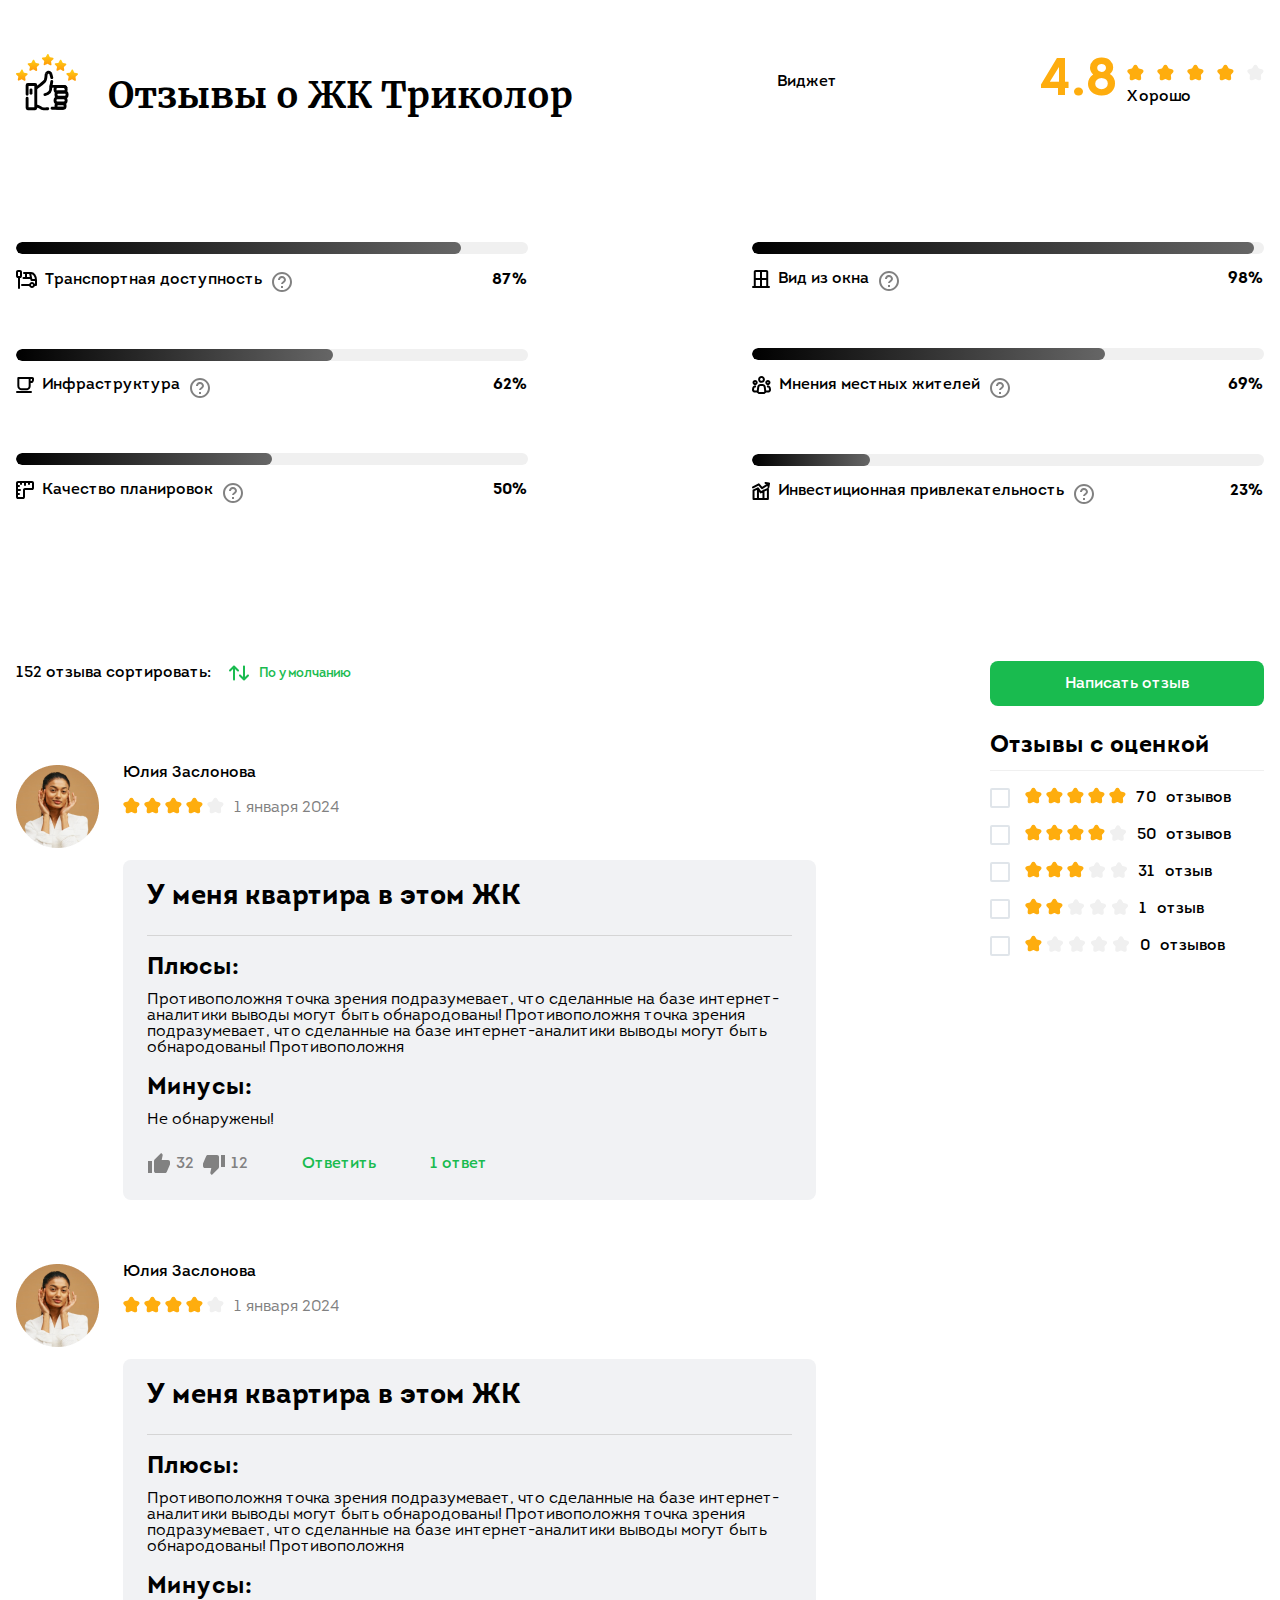
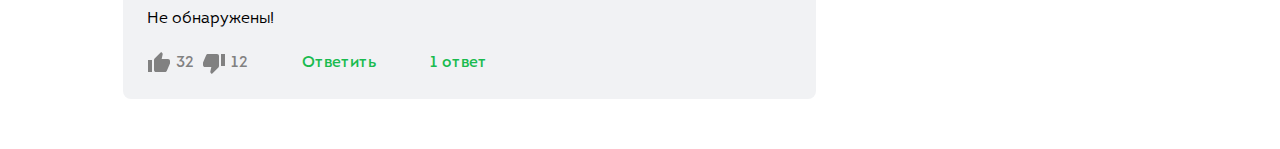
==== commit eaeb4d59: "update-13.12.2024" ====
--- a/index.html
+++ b/index.html
@@ -18,13 +18,12 @@
   <link rel="icon" type="image/png" sizes="16x16" href="/images/favicon-16x16.png">
   <link rel="apple-touch-icon" sizes="180x180" href="/images/apple-touch-icon.png">
   <link rel="icon" type="image/x-icon" href="/images/favicon.icon">
-  <link rel="stylesheet" href="styles/swiper.min.css">
   <link rel="stylesheet" href="./styles/styles.css">
 </head>
 
 <body id="body">
   <div class="wrapper">
-    <header class="header lock-padding">
+    <header class="header">
     </header>
 
     <main class="main">
@@ -35,6 +34,7 @@
               <img src="images/icon-like.svg" alt="icon like">
               <h1>Отзывы о ЖК Триколор</h1>
             </div>
+            <a href="widget.html">Виджет</a>
             <div class="reviews__estimation">
               <span>4.8</span>
               <div class="reviews__stars">
@@ -71,14 +71,22 @@
                       <path d="M14 15C14 15.5304 14.2107 16.0391 14.5858 16.4142C14.9609 16.7893 15.4696 17 16 17C16.5304 17 17.0391 16.7893 17.4142 16.4142C17.7893 16.0391 18 15.5304 18 15M14 15C14 14.4696 14.2107 13.9609 14.5858 13.5858C14.9609 13.2107 15.4696 13 16 13C16.5304 13 17.0391 13.2107 17.4142 13.5858C17.7893 13.9609 18 14.4696 18 15M14 15H6M18 15H20V10M8 3H15C17.761 3 20 6.134 20 10M20 10H15.5L14 3M7.5 8H15M10 3V8M3 7V18M1 2C1 1.73478 1.10536 1.48043 1.29289 1.29289C1.48043 1.10536 1.73478 1 2 1H4C4.26522 1 4.51957 1.10536 4.70711 1.29289C4.89464 1.48043 5 1.73478 5 2V6C5 6.26522 4.89464 6.51957 4.70711 6.70711C4.51957 6.89464 4.26522 7 4 7H2C1.73478 7 1.48043 6.89464 1.29289 6.70711C1.10536 6.51957 1 6.26522 1 6V2Z" stroke="black" stroke-width="2" stroke-linecap="round" stroke-linejoin="round"/>
                     </svg>
                     <p>Транспортная доступность</p>
-                    <svg width="24" height="24" viewBox="0 0 24 24" fill="none" xmlns="http://www.w3.org/2000/svg">
-                      <path fill-rule="evenodd" clip-rule="evenodd" d="M11 16H13V18H11V16ZM11 14.008C11 14.008 13 14 13 14.008C13 13.006 16 12 16 10C16 7.79001 14.227 6.00001 12.009 6.00001C11.483 5.99883 10.9618 6.10142 10.4755 6.3019C9.98916 6.50239 9.54714 6.79684 9.17475 7.1684C8.80237 7.53995 8.50692 7.98131 8.30534 8.4672C8.10376 8.95308 8 9.47396 8 10H10C10 8.90001 10.9 8.00001 12 8.00001C13.1 8.00001 14 8.90001 14 10C14 10.9 11 12.367 11 14.008Z" fill="#818181"/>
-                      <path d="M12 2C17.523 2 22 6.477 22 12C22 17.523 17.523 22 12 22C6.477 22 2 17.523 2 12C2 6.477 6.477 2 12 2ZM12 4C9.87827 4 7.84344 4.84285 6.34315 6.34315C4.84285 7.84344 4 9.87827 4 12C4 14.1217 4.84285 16.1566 6.34315 17.6569C7.84344 19.1571 9.87827 20 12 20C14.1217 20 16.1566 19.1571 17.6569 17.6569C19.1571 16.1566 20 14.1217 20 12C20 9.87827 19.1571 7.84344 17.6569 6.34315C16.1566 4.84285 14.1217 4 12 4Z" fill="#818181"/>
-                    </svg>
+                    <span class="question">
+                      <svg width="24" height="24" viewBox="0 0 24 24" fill="none" xmlns="http://www.w3.org/2000/svg">
+                        <path fill-rule="evenodd" clip-rule="evenodd" d="M11 16H13V18H11V16ZM11 14.008C11 14.008 13 14 13 14.008C13 13.006 16 12 16 10C16 7.79001 14.227 6.00001 12.009 6.00001C11.483 5.99883 10.9618 6.10142 10.4755 6.3019C9.98916 6.50239 9.54714 6.79684 9.17475 7.1684C8.80237 7.53995 8.50692 7.98131 8.30534 8.4672C8.10376 8.95308 8 9.47396 8 10H10C10 8.90001 10.9 8.00001 12 8.00001C13.1 8.00001 14 8.90001 14 10C14 10.9 11 12.367 11 14.008Z" fill="#818181"/>
+                        <path d="M12 2C17.523 2 22 6.477 22 12C22 17.523 17.523 22 12 22C6.477 22 2 17.523 2 12C2 6.477 6.477 2 12 2ZM12 4C9.87827 4 7.84344 4.84285 6.34315 6.34315C4.84285 7.84344 4 9.87827 4 12C4 14.1217 4.84285 16.1566 6.34315 17.6569C7.84344 19.1571 9.87827 20 12 20C14.1217 20 16.1566 19.1571 17.6569 17.6569C19.1571 16.1566 20 14.1217 20 12C20 9.87827 19.1571 7.84344 17.6569 6.34315C16.1566 4.84285 14.1217 4 12 4Z" fill="#818181"/>
+                      </svg>
+                      <div class="question__info">
+                        <p>Оценка расстояния до ближайших остановок общественного транспорта, метро или других транспортных узлов. Учитывается также удобство и доступность маршрутов</p>
+                      </div>
+                    </span>
                   </div>
                   <div class="item__percent">
                     <span>87%</span>
                   </div>
+                </div>
+                <div class="reviews__info">
+                  <a href="compare.html">Сравнить с похожим ЖК</a>
                 </div>
               </div>
               <div class="reviews__item">
@@ -91,14 +99,22 @@
                       <path d="M13.6667 1H16.3333C16.5101 1 16.6797 1.07024 16.8047 1.19526C16.9298 1.32029 17 1.48986 17 1.66667V3.08333C17 3.59167 16.7981 4.07918 16.4386 4.43862C16.0792 4.79807 15.5917 5 15.0833 5H13.6667M13.6667 1H2.33333V9C2.33333 9.88406 2.68452 10.7319 3.30964 11.357C3.93477 11.9821 4.78261 12.3333 5.66667 12.3333H10.3333C10.7711 12.3333 11.2045 12.2471 11.6089 12.0796C12.0134 11.9121 12.3808 11.6666 12.6904 11.357C12.9999 11.0475 13.2454 10.68 13.4129 10.2756C13.5804 9.87119 13.6667 9.43774 13.6667 9V1ZM1 15H15" stroke="black" stroke-width="2" stroke-linecap="round" stroke-linejoin="round" />
                     </svg>
                     <p>Инфраструктура</p>
-                    <svg width="24" height="24" viewBox="0 0 24 24" fill="none" xmlns="http://www.w3.org/2000/svg">
-                      <path fill-rule="evenodd" clip-rule="evenodd" d="M11 16H13V18H11V16ZM11 14.008C11 14.008 13 14 13 14.008C13 13.006 16 12 16 10C16 7.79001 14.227 6.00001 12.009 6.00001C11.483 5.99883 10.9618 6.10142 10.4755 6.3019C9.98916 6.50239 9.54714 6.79684 9.17475 7.1684C8.80237 7.53995 8.50692 7.98131 8.30534 8.4672C8.10376 8.95308 8 9.47396 8 10H10C10 8.90001 10.9 8.00001 12 8.00001C13.1 8.00001 14 8.90001 14 10C14 10.9 11 12.367 11 14.008Z" fill="#818181"/>
-                      <path d="M12 2C17.523 2 22 6.477 22 12C22 17.523 17.523 22 12 22C6.477 22 2 17.523 2 12C2 6.477 6.477 2 12 2ZM12 4C9.87827 4 7.84344 4.84285 6.34315 6.34315C4.84285 7.84344 4 9.87827 4 12C4 14.1217 4.84285 16.1566 6.34315 17.6569C7.84344 19.1571 9.87827 20 12 20C14.1217 20 16.1566 19.1571 17.6569 17.6569C19.1571 16.1566 20 14.1217 20 12C20 9.87827 19.1571 7.84344 17.6569 6.34315C16.1566 4.84285 14.1217 4 12 4Z" fill="#818181"/>
-                    </svg>
+                    <span class="question">
+                      <svg width="24" height="24" viewBox="0 0 24 24" fill="none" xmlns="http://www.w3.org/2000/svg">
+                        <path fill-rule="evenodd" clip-rule="evenodd" d="M11 16H13V18H11V16ZM11 14.008C11 14.008 13 14 13 14.008C13 13.006 16 12 16 10C16 7.79001 14.227 6.00001 12.009 6.00001C11.483 5.99883 10.9618 6.10142 10.4755 6.3019C9.98916 6.50239 9.54714 6.79684 9.17475 7.1684C8.80237 7.53995 8.50692 7.98131 8.30534 8.4672C8.10376 8.95308 8 9.47396 8 10H10C10 8.90001 10.9 8.00001 12 8.00001C13.1 8.00001 14 8.90001 14 10C14 10.9 11 12.367 11 14.008Z" fill="#818181"/>
+                        <path d="M12 2C17.523 2 22 6.477 22 12C22 17.523 17.523 22 12 22C6.477 22 2 17.523 2 12C2 6.477 6.477 2 12 2ZM12 4C9.87827 4 7.84344 4.84285 6.34315 6.34315C4.84285 7.84344 4 9.87827 4 12C4 14.1217 4.84285 16.1566 6.34315 17.6569C7.84344 19.1571 9.87827 20 12 20C14.1217 20 16.1566 19.1571 17.6569 17.6569C19.1571 16.1566 20 14.1217 20 12C20 9.87827 19.1571 7.84344 17.6569 6.34315C16.1566 4.84285 14.1217 4 12 4Z" fill="#818181"/>
+                      </svg>
+                      <div class="question__info">
+                        <p>Оценка расстояния до ближайших остановок общественного транспорта, метро или других транспортных узлов. Учитывается также удобство и доступность маршрутов</p>
+                      </div>
+                    </span>
                   </div>
                   <div class="item__percent">
                     <span>62%</span>
                   </div>
+                </div>
+                <div class="reviews__info">
+                  <a href="compare.html">Сравнить с похожим ЖК</a>
                 </div>
               </div>
               <div class="reviews__item">
@@ -111,14 +127,22 @@
                       <path d="M1 5H3M1 9H4M1 13H3M5 1V3M9 1V4M13 1V3M2 1H16C16.2652 1 16.5196 1.10536 16.7071 1.29289C16.8946 1.48043 17 1.73478 17 2V7C17 7.26522 16.8946 7.51957 16.7071 7.70711C16.5196 7.89464 16.2652 8 16 8H9C8.73478 8 8.48043 8.10536 8.29289 8.29289C8.10536 8.48043 8 8.73478 8 9V16C8 16.2652 7.89464 16.5196 7.70711 16.7071C7.51957 16.8946 7.26522 17 7 17H2C1.73478 17 1.48043 16.8946 1.29289 16.7071C1.10536 16.5196 1 16.2652 1 16V2C1 1.73478 1.10536 1.48043 1.29289 1.29289C1.48043 1.10536 1.73478 1 2 1Z" stroke="black" stroke-width="2" stroke-linecap="round" stroke-linejoin="round" />
                     </svg>
                     <p>Качество планировок</p>
-                    <svg width="24" height="24" viewBox="0 0 24 24" fill="none" xmlns="http://www.w3.org/2000/svg">
-                      <path fill-rule="evenodd" clip-rule="evenodd" d="M11 16H13V18H11V16ZM11 14.008C11 14.008 13 14 13 14.008C13 13.006 16 12 16 10C16 7.79001 14.227 6.00001 12.009 6.00001C11.483 5.99883 10.9618 6.10142 10.4755 6.3019C9.98916 6.50239 9.54714 6.79684 9.17475 7.1684C8.80237 7.53995 8.50692 7.98131 8.30534 8.4672C8.10376 8.95308 8 9.47396 8 10H10C10 8.90001 10.9 8.00001 12 8.00001C13.1 8.00001 14 8.90001 14 10C14 10.9 11 12.367 11 14.008Z" fill="#818181"/>
-                      <path d="M12 2C17.523 2 22 6.477 22 12C22 17.523 17.523 22 12 22C6.477 22 2 17.523 2 12C2 6.477 6.477 2 12 2ZM12 4C9.87827 4 7.84344 4.84285 6.34315 6.34315C4.84285 7.84344 4 9.87827 4 12C4 14.1217 4.84285 16.1566 6.34315 17.6569C7.84344 19.1571 9.87827 20 12 20C14.1217 20 16.1566 19.1571 17.6569 17.6569C19.1571 16.1566 20 14.1217 20 12C20 9.87827 19.1571 7.84344 17.6569 6.34315C16.1566 4.84285 14.1217 4 12 4Z" fill="#818181"/>
-                    </svg>
+                    <span class="question">
+                      <svg width="24" height="24" viewBox="0 0 24 24" fill="none" xmlns="http://www.w3.org/2000/svg">
+                        <path fill-rule="evenodd" clip-rule="evenodd" d="M11 16H13V18H11V16ZM11 14.008C11 14.008 13 14 13 14.008C13 13.006 16 12 16 10C16 7.79001 14.227 6.00001 12.009 6.00001C11.483 5.99883 10.9618 6.10142 10.4755 6.3019C9.98916 6.50239 9.54714 6.79684 9.17475 7.1684C8.80237 7.53995 8.50692 7.98131 8.30534 8.4672C8.10376 8.95308 8 9.47396 8 10H10C10 8.90001 10.9 8.00001 12 8.00001C13.1 8.00001 14 8.90001 14 10C14 10.9 11 12.367 11 14.008Z" fill="#818181"/>
+                        <path d="M12 2C17.523 2 22 6.477 22 12C22 17.523 17.523 22 12 22C6.477 22 2 17.523 2 12C2 6.477 6.477 2 12 2ZM12 4C9.87827 4 7.84344 4.84285 6.34315 6.34315C4.84285 7.84344 4 9.87827 4 12C4 14.1217 4.84285 16.1566 6.34315 17.6569C7.84344 19.1571 9.87827 20 12 20C14.1217 20 16.1566 19.1571 17.6569 17.6569C19.1571 16.1566 20 14.1217 20 12C20 9.87827 19.1571 7.84344 17.6569 6.34315C16.1566 4.84285 14.1217 4 12 4Z" fill="#818181"/>
+                      </svg>
+                      <div class="question__info">
+                        <p>Оценка расстояния до ближайших остановок общественного транспорта, метро или других транспортных узлов. Учитывается также удобство и доступность маршрутов</p>
+                      </div>
+                    </span>
                   </div>
                   <div class="item__percent">
                     <span>50%</span>
                   </div>
+                </div>
+                <div class="reviews__info">
+                  <a href="compare.html">Сравнить с похожим ЖК</a>
                 </div>
               </div>
             </div>
@@ -133,14 +157,22 @@
                       <path d="M15.2221 9H2.77792M9 1V17M1 17H17M15.2221 17H2.77792V1.88875C2.77792 1.65304 2.87156 1.42698 3.03823 1.26031C3.2049 1.09364 3.43096 1 3.66667 1H14.3333C14.569 1 14.7951 1.09364 14.9618 1.26031C15.1284 1.42698 15.2221 1.65304 15.2221 1.88875V17Z" stroke="black" stroke-width="2" stroke-linecap="round" stroke-linejoin="round" />
                     </svg>
                     <p>Вид из окна</p>
-                    <svg width="24" height="24" viewBox="0 0 24 24" fill="none" xmlns="http://www.w3.org/2000/svg">
-                      <path fill-rule="evenodd" clip-rule="evenodd" d="M11 16H13V18H11V16ZM11 14.008C11 14.008 13 14 13 14.008C13 13.006 16 12 16 10C16 7.79001 14.227 6.00001 12.009 6.00001C11.483 5.99883 10.9618 6.10142 10.4755 6.3019C9.98916 6.50239 9.54714 6.79684 9.17475 7.1684C8.80237 7.53995 8.50692 7.98131 8.30534 8.4672C8.10376 8.95308 8 9.47396 8 10H10C10 8.90001 10.9 8.00001 12 8.00001C13.1 8.00001 14 8.90001 14 10C14 10.9 11 12.367 11 14.008Z" fill="#818181"/>
-                      <path d="M12 2C17.523 2 22 6.477 22 12C22 17.523 17.523 22 12 22C6.477 22 2 17.523 2 12C2 6.477 6.477 2 12 2ZM12 4C9.87827 4 7.84344 4.84285 6.34315 6.34315C4.84285 7.84344 4 9.87827 4 12C4 14.1217 4.84285 16.1566 6.34315 17.6569C7.84344 19.1571 9.87827 20 12 20C14.1217 20 16.1566 19.1571 17.6569 17.6569C19.1571 16.1566 20 14.1217 20 12C20 9.87827 19.1571 7.84344 17.6569 6.34315C16.1566 4.84285 14.1217 4 12 4Z" fill="#818181"/>
-                    </svg>
+                    <span class="question">
+                      <svg width="24" height="24" viewBox="0 0 24 24" fill="none" xmlns="http://www.w3.org/2000/svg">
+                        <path fill-rule="evenodd" clip-rule="evenodd" d="M11 16H13V18H11V16ZM11 14.008C11 14.008 13 14 13 14.008C13 13.006 16 12 16 10C16 7.79001 14.227 6.00001 12.009 6.00001C11.483 5.99883 10.9618 6.10142 10.4755 6.3019C9.98916 6.50239 9.54714 6.79684 9.17475 7.1684C8.80237 7.53995 8.50692 7.98131 8.30534 8.4672C8.10376 8.95308 8 9.47396 8 10H10C10 8.90001 10.9 8.00001 12 8.00001C13.1 8.00001 14 8.90001 14 10C14 10.9 11 12.367 11 14.008Z" fill="#818181"/>
+                        <path d="M12 2C17.523 2 22 6.477 22 12C22 17.523 17.523 22 12 22C6.477 22 2 17.523 2 12C2 6.477 6.477 2 12 2ZM12 4C9.87827 4 7.84344 4.84285 6.34315 6.34315C4.84285 7.84344 4 9.87827 4 12C4 14.1217 4.84285 16.1566 6.34315 17.6569C7.84344 19.1571 9.87827 20 12 20C14.1217 20 16.1566 19.1571 17.6569 17.6569C19.1571 16.1566 20 14.1217 20 12C20 9.87827 19.1571 7.84344 17.6569 6.34315C16.1566 4.84285 14.1217 4 12 4Z" fill="#818181"/>
+                      </svg>
+                      <div class="question__info">
+                        <p>Оценка расстояния до ближайших остановок общественного транспорта, метро или других транспортных узлов. Учитывается также удобство и доступность маршрутов</p>
+                      </div>
+                    </span>
                   </div>
                   <div class="item__percent">
                     <span>98%</span>
                   </div>
+                </div>
+                <div class="reviews__info">
+                  <a href="compare.html">Сравнить с похожим ЖК</a>
                 </div>
               </div>
               <div class="reviews__item">
@@ -153,14 +185,22 @@
                       <path d="M13.2701 15.2016L12.2778 15.3254L12.2778 15.3254L13.2701 15.2016ZM12.7588 11.1024L13.7511 10.9786L13.7511 10.9786L12.7588 11.1024ZM10.3796 9V10H10.38L10.3796 9ZM8.61878 9V8H8.6185L8.61878 9ZM6.24117 11.1024L7.23346 11.2264L7.23347 11.2262L6.24117 11.1024ZM5.72906 15.2016L4.73677 15.0776L4.73675 15.0778L5.72906 15.2016ZM7.31573 17V16L7.31501 16L7.31573 17ZM11.6843 17L11.6845 16H11.6843V17ZM3.10857 11.6C3.66085 11.6 4.10857 11.1523 4.10857 10.6C4.10857 10.0477 3.66085 9.6 3.10857 9.6V11.6ZM2.8641 10.6L2.86397 11.6H2.8641V10.6ZM1.28781 11.9368L0.301398 11.7725L0.301355 11.7728L1.28781 11.9368ZM1.02177 13.5368L2.00818 13.7011L2.00822 13.7008L1.02177 13.5368ZM2.59805 15.4V14.4H2.59793L2.59805 15.4ZM5.50536 16.4C6.05764 16.4 6.50536 15.9523 6.50536 15.4C6.50536 14.8477 6.05764 14.4 5.50536 14.4V16.4ZM15.8914 9.6C15.3391 9.6 14.8914 10.0477 14.8914 10.6C14.8914 11.1523 15.3391 11.6 15.8914 11.6V9.6ZM16.1359 10.6V11.6H16.136L16.1359 10.6ZM17.7122 11.9368L18.6986 11.7728L18.6986 11.7725L17.7122 11.9368ZM17.9782 13.5368L16.9918 13.7008L16.9918 13.7011L17.9782 13.5368ZM16.4019 15.4L16.4021 14.4H16.4019V15.4ZM13.4946 14.4C12.9424 14.4 12.4946 14.8477 12.4946 15.4C12.4946 15.9523 12.9424 16.4 13.4946 16.4V14.4ZM14.2625 15.0778L13.7511 10.9786L11.7665 11.2262L12.2778 15.3254L14.2625 15.0778ZM13.7511 10.9786C13.6485 10.1564 13.2495 9.39977 12.6286 8.85114L11.3043 10.3498C11.5597 10.5756 11.7242 10.8872 11.7665 11.2262L13.7511 10.9786ZM12.6286 8.85114C12.0077 8.30248 11.2078 7.99968 10.3792 8L10.38 10C10.7202 9.99987 11.0489 10.1242 11.3043 10.3498L12.6286 8.85114ZM10.3796 8H8.61878V10H10.3796V8ZM8.6185 8C7.79034 8.00023 6.99097 8.30329 6.37055 8.85189L7.69539 10.3502C7.95059 10.1245 8.27907 10.0001 8.61906 10L8.6185 8ZM6.37055 8.85189C5.75017 9.40047 5.35143 10.1568 5.24887 10.9786L7.23347 11.2262C7.27577 10.8873 7.44016 10.5758 7.69539 10.3502L6.37055 8.85189ZM5.24888 10.9784L4.73677 15.0776L6.72134 15.3256L7.23346 11.2264L5.24888 10.9784ZM4.73675 15.0778C4.69111 15.4435 4.72369 15.8149 4.83236 16.1671L6.74347 15.5775C6.71834 15.496 6.7108 15.4101 6.72136 15.3254L4.73675 15.0778ZM4.83236 16.1671C4.94104 16.5193 5.12334 16.8445 5.36723 17.1209L6.86697 15.7977C6.81073 15.734 6.76861 15.6589 6.74347 15.5775L4.83236 16.1671ZM5.36723 17.1209C5.61113 17.3974 5.91105 17.6188 6.24714 17.7704L7.06949 15.9473C6.99226 15.9124 6.92321 15.8615 6.86697 15.7977L5.36723 17.1209ZM6.24714 17.7704C6.58323 17.922 6.94774 18.0003 7.31645 18L7.31501 16C7.2304 16.0001 7.14672 15.9821 7.06949 15.9473L6.24714 17.7704ZM7.31573 18H11.6843V16H7.31573V18ZM11.6841 18C12.0527 18.0001 12.417 17.9217 12.753 17.77L11.9299 15.9472C11.8527 15.982 11.7691 16 11.6845 16L11.6841 18ZM12.753 17.77C13.0889 17.6183 13.3886 17.3969 13.6324 17.1204L12.1323 15.7976C12.0761 15.8614 12.0071 15.9123 11.9299 15.9472L12.753 17.77ZM13.6324 17.1204C13.8762 16.844 14.0583 16.5189 14.1669 16.1668L12.2557 15.5774C12.2306 15.6588 12.1885 15.7339 12.1323 15.7976L13.6324 17.1204ZM14.1669 16.1668C14.2755 15.8146 14.3081 15.4434 14.2624 15.0778L12.2778 15.3254C12.2884 15.4101 12.2809 15.4959 12.2557 15.5774L14.1669 16.1668ZM10.8968 3.4C10.8968 4.17446 10.2702 4.8 9.5 4.8V6.8C11.3773 6.8 12.8968 5.2765 12.8968 3.4H10.8968ZM9.5 4.8C8.72984 4.8 8.10321 4.17446 8.10321 3.4H6.10321C6.10321 5.2765 7.62274 6.8 9.5 6.8V4.8ZM8.10321 3.4C8.10321 2.62554 8.72984 2 9.5 2V0C7.62274 0 6.10321 1.5235 6.10321 3.4H8.10321ZM9.5 2C10.2702 2 10.8968 2.62554 10.8968 3.4H12.8968C12.8968 1.5235 11.3773 0 9.5 0V2ZM3.70643 6.6C3.70643 6.93263 3.43749 7.2 3.10857 7.2V9.2C4.54459 9.2 5.70643 8.03468 5.70643 6.6H3.70643ZM3.10857 7.2C2.77964 7.2 2.51071 6.93263 2.51071 6.6H0.510712C0.510712 8.03468 1.67255 9.2 3.10857 9.2V7.2ZM2.51071 6.6C2.51071 6.26737 2.77964 6 3.10857 6V4C1.67255 4 0.510712 5.16532 0.510712 6.6H2.51071ZM3.10857 6C3.43749 6 3.70643 6.26737 3.70643 6.6H5.70643C5.70643 5.16532 4.54459 4 3.10857 4V6ZM16.4893 6.6C16.4893 6.93263 16.2204 7.2 15.8914 7.2V9.2C17.3274 9.2 18.4893 8.03468 18.4893 6.6H16.4893ZM15.8914 7.2C15.5625 7.2 15.2936 6.93263 15.2936 6.6H13.2936C13.2936 8.03468 14.4554 9.2 15.8914 9.2V7.2ZM15.2936 6.6C15.2936 6.26737 15.5625 6 15.8914 6V4C14.4554 4 13.2936 5.16532 13.2936 6.6H15.2936ZM15.8914 6C16.2204 6 16.4893 6.26737 16.4893 6.6H18.4893C18.4893 5.16532 17.3274 4 15.8914 4V6ZM3.10857 9.6H2.8641V11.6H3.10857V9.6ZM2.86422 9.6C2.24889 9.59992 1.65367 9.81844 1.18443 10.2164L2.47802 11.7417C2.58605 11.6501 2.72282 11.6 2.86397 11.6L2.86422 9.6ZM1.18443 10.2164C0.715227 10.6143 0.402452 11.1658 0.301398 11.7725L2.27422 12.1011C2.29761 11.9607 2.36995 11.8334 2.47802 11.7417L1.18443 10.2164ZM0.301355 11.7728L0.0353114 13.3728L2.00822 13.7008L2.27427 12.1008L0.301355 11.7728ZM0.0353548 13.3725C-0.0266544 13.7448 -0.00692225 14.1262 0.0931915 14.4901L2.02156 13.9597C1.9984 13.8755 1.99383 13.7872 2.00818 13.7011L0.0353548 13.3725ZM0.0931915 14.4901C0.193306 14.8541 0.371421 15.1919 0.615231 15.4801L2.14211 14.1883C2.08588 14.1219 2.04471 14.0438 2.02156 13.9597L0.0931915 14.4901ZM0.615231 15.4801C0.859044 15.7683 1.16271 15.9999 1.50518 16.1588L2.34696 14.3446C2.26826 14.3081 2.19834 14.2548 2.14211 14.1883L0.615231 15.4801ZM1.50518 16.1588C1.84764 16.3177 2.22063 16.4 2.59818 16.4L2.59793 14.4C2.5113 14.4 2.42566 14.3811 2.34696 14.3446L1.50518 16.1588ZM2.59805 16.4H5.50536V14.4H2.59805V16.4ZM15.8914 11.6H16.1359V9.6H15.8914V11.6ZM16.136 11.6C16.2772 11.6 16.4139 11.6501 16.522 11.7417L17.8156 10.2164C17.3463 9.81844 16.7511 9.59992 16.1358 9.6L16.136 11.6ZM16.522 11.7417C16.63 11.8334 16.7024 11.9607 16.7258 12.1011L18.6986 11.7725C18.5975 11.1658 18.2848 10.6143 17.8156 10.2164L16.522 11.7417ZM16.7257 12.1008L16.9918 13.7008L18.9647 13.3728L18.6986 11.7728L16.7257 12.1008ZM16.9918 13.7011C17.0062 13.7872 17.0016 13.8755 16.9784 13.9597L18.9068 14.4901C19.0069 14.1262 19.0267 13.7448 18.9646 13.3725L16.9918 13.7011ZM16.9784 13.9597C16.9553 14.0438 16.9141 14.1219 16.8579 14.1883L18.3848 15.4801C18.6286 15.1919 18.8067 14.8541 18.9068 14.4901L16.9784 13.9597ZM16.8579 14.1883C16.8017 14.2548 16.7317 14.3081 16.653 14.3446L17.4948 16.1588C17.8373 15.9999 18.141 15.7683 18.3848 15.4801L16.8579 14.1883ZM16.653 14.3446C16.5743 14.3811 16.4887 14.4 16.4021 14.4L16.4018 16.4C16.7794 16.4 17.1524 16.3177 17.4948 16.1588L16.653 14.3446ZM16.4019 14.4H13.4946V16.4H16.4019V14.4Z" fill="black" />
                     </svg>
                     <p>Мнения местных жителей</p>
-                    <svg width="24" height="24" viewBox="0 0 24 24" fill="none" xmlns="http://www.w3.org/2000/svg">
-                      <path fill-rule="evenodd" clip-rule="evenodd" d="M11 16H13V18H11V16ZM11 14.008C11 14.008 13 14 13 14.008C13 13.006 16 12 16 10C16 7.79001 14.227 6.00001 12.009 6.00001C11.483 5.99883 10.9618 6.10142 10.4755 6.3019C9.98916 6.50239 9.54714 6.79684 9.17475 7.1684C8.80237 7.53995 8.50692 7.98131 8.30534 8.4672C8.10376 8.95308 8 9.47396 8 10H10C10 8.90001 10.9 8.00001 12 8.00001C13.1 8.00001 14 8.90001 14 10C14 10.9 11 12.367 11 14.008Z" fill="#818181"/>
-                      <path d="M12 2C17.523 2 22 6.477 22 12C22 17.523 17.523 22 12 22C6.477 22 2 17.523 2 12C2 6.477 6.477 2 12 2ZM12 4C9.87827 4 7.84344 4.84285 6.34315 6.34315C4.84285 7.84344 4 9.87827 4 12C4 14.1217 4.84285 16.1566 6.34315 17.6569C7.84344 19.1571 9.87827 20 12 20C14.1217 20 16.1566 19.1571 17.6569 17.6569C19.1571 16.1566 20 14.1217 20 12C20 9.87827 19.1571 7.84344 17.6569 6.34315C16.1566 4.84285 14.1217 4 12 4Z" fill="#818181"/>
-                    </svg>
+                    <span class="question">
+                      <svg width="24" height="24" viewBox="0 0 24 24" fill="none" xmlns="http://www.w3.org/2000/svg">
+                        <path fill-rule="evenodd" clip-rule="evenodd" d="M11 16H13V18H11V16ZM11 14.008C11 14.008 13 14 13 14.008C13 13.006 16 12 16 10C16 7.79001 14.227 6.00001 12.009 6.00001C11.483 5.99883 10.9618 6.10142 10.4755 6.3019C9.98916 6.50239 9.54714 6.79684 9.17475 7.1684C8.80237 7.53995 8.50692 7.98131 8.30534 8.4672C8.10376 8.95308 8 9.47396 8 10H10C10 8.90001 10.9 8.00001 12 8.00001C13.1 8.00001 14 8.90001 14 10C14 10.9 11 12.367 11 14.008Z" fill="#818181"/>
+                        <path d="M12 2C17.523 2 22 6.477 22 12C22 17.523 17.523 22 12 22C6.477 22 2 17.523 2 12C2 6.477 6.477 2 12 2ZM12 4C9.87827 4 7.84344 4.84285 6.34315 6.34315C4.84285 7.84344 4 9.87827 4 12C4 14.1217 4.84285 16.1566 6.34315 17.6569C7.84344 19.1571 9.87827 20 12 20C14.1217 20 16.1566 19.1571 17.6569 17.6569C19.1571 16.1566 20 14.1217 20 12C20 9.87827 19.1571 7.84344 17.6569 6.34315C16.1566 4.84285 14.1217 4 12 4Z" fill="#818181"/>
+                      </svg>
+                      <div class="question__info">
+                        <p>Оценка расстояния до ближайших остановок общественного транспорта, метро или других транспортных узлов. Учитывается также удобство и доступность маршрутов</p>
+                      </div>
+                    </span>
                   </div>
                   <div class="item__percent">
                     <span>69%</span>
                   </div>
+                </div>
+                <div class="reviews__info">
+                  <a href="compare.html">Сравнить с похожим ЖК</a>
                 </div>
               </div>
               <div class="reviews__item">
@@ -173,14 +213,22 @@
                       <path d="M11.4802 8.91794L15.9017 6.92762V17H11.4802V8.91794ZM11.4802 8.91794L8.7164 10.4107L5.95263 6.43005M11.4802 8.91794V16.9974H5.95263V6.43005M5.95263 6.43005L1.5311 8.42036V16.9987H5.95263L5.95263 6.43005ZM17 1.6026L9.98872 6.16616L6.76603 2.32862L1 5.34561M13.5143 1L16.9987 1.59079L16.4186 5.14081" stroke="black" stroke-width="2" stroke-linecap="round" stroke-linejoin="round" />
                     </svg>
                     <p>Инвестиционная привлекательность</p>
-                    <svg width="24" height="24" viewBox="0 0 24 24" fill="none" xmlns="http://www.w3.org/2000/svg">
-                      <path fill-rule="evenodd" clip-rule="evenodd" d="M11 16H13V18H11V16ZM11 14.008C11 14.008 13 14 13 14.008C13 13.006 16 12 16 10C16 7.79001 14.227 6.00001 12.009 6.00001C11.483 5.99883 10.9618 6.10142 10.4755 6.3019C9.98916 6.50239 9.54714 6.79684 9.17475 7.1684C8.80237 7.53995 8.50692 7.98131 8.30534 8.4672C8.10376 8.95308 8 9.47396 8 10H10C10 8.90001 10.9 8.00001 12 8.00001C13.1 8.00001 14 8.90001 14 10C14 10.9 11 12.367 11 14.008Z" fill="#818181"/>
-                      <path d="M12 2C17.523 2 22 6.477 22 12C22 17.523 17.523 22 12 22C6.477 22 2 17.523 2 12C2 6.477 6.477 2 12 2ZM12 4C9.87827 4 7.84344 4.84285 6.34315 6.34315C4.84285 7.84344 4 9.87827 4 12C4 14.1217 4.84285 16.1566 6.34315 17.6569C7.84344 19.1571 9.87827 20 12 20C14.1217 20 16.1566 19.1571 17.6569 17.6569C19.1571 16.1566 20 14.1217 20 12C20 9.87827 19.1571 7.84344 17.6569 6.34315C16.1566 4.84285 14.1217 4 12 4Z" fill="#818181"/>
-                    </svg>
+                    <span class="question">
+                      <svg width="24" height="24" viewBox="0 0 24 24" fill="none" xmlns="http://www.w3.org/2000/svg">
+                        <path fill-rule="evenodd" clip-rule="evenodd" d="M11 16H13V18H11V16ZM11 14.008C11 14.008 13 14 13 14.008C13 13.006 16 12 16 10C16 7.79001 14.227 6.00001 12.009 6.00001C11.483 5.99883 10.9618 6.10142 10.4755 6.3019C9.98916 6.50239 9.54714 6.79684 9.17475 7.1684C8.80237 7.53995 8.50692 7.98131 8.30534 8.4672C8.10376 8.95308 8 9.47396 8 10H10C10 8.90001 10.9 8.00001 12 8.00001C13.1 8.00001 14 8.90001 14 10C14 10.9 11 12.367 11 14.008Z" fill="#818181"/>
+                        <path d="M12 2C17.523 2 22 6.477 22 12C22 17.523 17.523 22 12 22C6.477 22 2 17.523 2 12C2 6.477 6.477 2 12 2ZM12 4C9.87827 4 7.84344 4.84285 6.34315 6.34315C4.84285 7.84344 4 9.87827 4 12C4 14.1217 4.84285 16.1566 6.34315 17.6569C7.84344 19.1571 9.87827 20 12 20C14.1217 20 16.1566 19.1571 17.6569 17.6569C19.1571 16.1566 20 14.1217 20 12C20 9.87827 19.1571 7.84344 17.6569 6.34315C16.1566 4.84285 14.1217 4 12 4Z" fill="#818181"/>
+                      </svg>
+                      <div class="question__info">
+                        <p>Оценка расстояния до ближайших остановок общественного транспорта, метро или других транспортных узлов. Учитывается также удобство и доступность маршрутов</p>
+                      </div>
+                    </span>
                   </div>
                   <div class="item__percent">
                     <span>23%</span>
                   </div>
+                </div>
+                <div class="reviews__info">
+                  <a href="compare.html">Сравнить с похожим ЖК</a>
                 </div>
               </div>
             </div>
@@ -190,102 +238,341 @@
               <div class="reviews__sort">
                 <p class="reviews__sort_text"><span>152</span> отзыва сортировать:</p>
                 <div class="dropdown">
+                  <svg width="24" height="24" viewBox="0 0 24 24" fill="none" xmlns="http://www.w3.org/2000/svg">
+                    <path d="M2.28998 8.793L6.28598 4.793C6.45805 4.62068 6.68708 4.51706 6.93011 4.50159C7.17314 4.48613 7.41346 4.55988 7.60598 4.709L7.69998 4.792L11.706 8.792C11.8872 8.97154 11.993 9.21357 12.0017 9.46855C12.0103 9.72353 11.9212 9.97217 11.7525 10.1636C11.5838 10.355 11.3484 10.4747 11.0944 10.4982C10.8403 10.5217 10.5869 10.4472 10.386 10.29L10.292 10.207L7.99998 7.917L7.99998 18.5C7.99995 18.7449 7.91003 18.9813 7.74727 19.1644C7.58451 19.3474 7.36023 19.4643 7.11698 19.493L6.99898 19.5C6.75405 19.5 6.51765 19.41 6.33461 19.2473C6.15158 19.0845 6.03464 18.8603 6.00598 18.617L5.99898 18.5L5.99898 7.91L3.70598 10.206C3.53392 10.3783 3.30488 10.4819 3.06185 10.4974C2.81883 10.5129 2.5785 10.4391 2.38598 10.29L2.29098 10.207C2.11866 10.0349 2.01504 9.8059 1.99958 9.56287C1.98411 9.31984 2.05786 9.07952 2.20698 8.887L2.28998 8.793ZM16.882 4.509L16.999 4.503C17.2439 4.50303 17.4803 4.59296 17.6634 4.75571C17.8464 4.91847 17.9633 5.14275 17.992 5.386L17.999 5.503L17.999 16.086L20.292 13.792C20.4642 13.6198 20.6933 13.5164 20.9363 13.5011C21.1793 13.4858 21.4196 13.5597 21.612 13.709L21.706 13.792C21.8783 13.9641 21.9819 14.1931 21.9974 14.4361C22.0129 14.6792 21.9391 14.9195 21.79 15.112L21.706 15.206L17.71 19.206C17.5379 19.3783 17.3089 19.4819 17.0659 19.4974C16.8228 19.5129 16.5825 19.4391 16.39 19.29L16.296 19.207L12.292 15.207C12.1107 15.0275 12.005 14.7854 11.9963 14.5305C11.9876 14.2755 12.0768 14.0268 12.2454 13.8354C12.4141 13.644 12.6496 13.5243 12.9036 13.5008C13.1576 13.4773 13.4111 13.5518 13.612 13.709L13.706 13.792L15.999 16.082L15.999 5.502C15.999 5.25707 16.0889 5.02066 16.2517 4.83763C16.4145 4.65459 16.6387 4.53766 16.882 4.509Z" fill="#19BB4F"/>
+                  </svg>   
                   <button class="dropdown__button">
-                    <svg width="24" height="24" viewBox="0 0 24 24" fill="none" xmlns="http://www.w3.org/2000/svg">
-                      <path d="M2.28998 8.793L6.28598 4.793C6.45805 4.62068 6.68708 4.51706 6.93011 4.50159C7.17314 4.48613 7.41346 4.55988 7.60598 4.709L7.69998 4.792L11.706 8.792C11.8872 8.97154 11.993 9.21357 12.0017 9.46855C12.0103 9.72353 11.9212 9.97217 11.7525 10.1636C11.5838 10.355 11.3484 10.4747 11.0944 10.4982C10.8403 10.5217 10.5869 10.4472 10.386 10.29L10.292 10.207L7.99998 7.917L7.99998 18.5C7.99995 18.7449 7.91003 18.9813 7.74727 19.1644C7.58451 19.3474 7.36023 19.4643 7.11698 19.493L6.99898 19.5C6.75405 19.5 6.51765 19.41 6.33461 19.2473C6.15158 19.0845 6.03464 18.8603 6.00598 18.617L5.99898 18.5L5.99898 7.91L3.70598 10.206C3.53392 10.3783 3.30488 10.4819 3.06185 10.4974C2.81883 10.5129 2.5785 10.4391 2.38598 10.29L2.29098 10.207C2.11866 10.0349 2.01504 9.8059 1.99958 9.56287C1.98411 9.31984 2.05786 9.07952 2.20698 8.887L2.28998 8.793ZM16.882 4.509L16.999 4.503C17.2439 4.50303 17.4803 4.59296 17.6634 4.75571C17.8464 4.91847 17.9633 5.14275 17.992 5.386L17.999 5.503L17.999 16.086L20.292 13.792C20.4642 13.6198 20.6933 13.5164 20.9363 13.5011C21.1793 13.4858 21.4196 13.5597 21.612 13.709L21.706 13.792C21.8783 13.9641 21.9819 14.1931 21.9974 14.4361C22.0129 14.6792 21.9391 14.9195 21.79 15.112L21.706 15.206L17.71 19.206C17.5379 19.3783 17.3089 19.4819 17.0659 19.4974C16.8228 19.5129 16.5825 19.4391 16.39 19.29L16.296 19.207L12.292 15.207C12.1107 15.0275 12.005 14.7854 11.9963 14.5305C11.9876 14.2755 12.0768 14.0268 12.2454 13.8354C12.4141 13.644 12.6496 13.5243 12.9036 13.5008C13.1576 13.4773 13.4111 13.5518 13.612 13.709L13.706 13.792L15.999 16.082L15.999 5.502C15.999 5.25707 16.0889 5.02066 16.2517 4.83763C16.4145 4.65459 16.6387 4.53766 16.882 4.509Z" fill="#19BB4F"/>
-                    </svg>                      
-                    По умолчанию
+                    <span class="dropdown__button_text">По умолчанию </span>                   
                   </button>
                   <ul class="dropdown__list">
-                    <li class="dropdown__list-item" data-value="default">По умолчанию</li>
-                    <li class="dropdown__list-item" data-value="new">Сначала новые</li>
-                    <li class="dropdown__list-item" data-value="old">Сначала старые</li>
-                    <li class="dropdown__list-item" data-value="high">Сначала с высокой оценкой</li>
-                    <li class="dropdown__list-item" data-value="low">Сначала с низкой оценкой</li>
+                    <li class="dropdown__list_item selected" data-value="default">
+                      По умолчанию
+                      <svg width="15" height="13" viewBox="0 0 15 13" fill="none" xmlns="http://www.w3.org/2000/svg">
+                        <path d="M1 9L4.233 11.425C4.43936 11.5797 4.69752 11.6487 4.95356 11.6176C5.2096 11.5865 5.44372 11.4577 5.607 11.258L14 1" stroke="#19BB4F" stroke-width="2" stroke-linecap="round" />
+                      </svg>                   
+                    </li>
+                    <li class="dropdown__list_item" data-value="new">
+                      Сначала новые
+                      <svg width="15" height="13" viewBox="0 0 15 13" fill="none" xmlns="http://www.w3.org/2000/svg">
+                        <path d="M1 9L4.233 11.425C4.43936 11.5797 4.69752 11.6487 4.95356 11.6176C5.2096 11.5865 5.44372 11.4577 5.607 11.258L14 1" stroke="#19BB4F" stroke-width="2" stroke-linecap="round" />
+                      </svg>  
+                    </li>
+                    <li class="dropdown__list_item" data-value="old">
+                      Сначала старые
+                      <svg width="15" height="13" viewBox="0 0 15 13" fill="none" xmlns="http://www.w3.org/2000/svg">
+                        <path d="M1 9L4.233 11.425C4.43936 11.5797 4.69752 11.6487 4.95356 11.6176C5.2096 11.5865 5.44372 11.4577 5.607 11.258L14 1" stroke="#19BB4F" stroke-width="2" stroke-linecap="round" />
+                      </svg>
+                    </li>
+                    <li class="dropdown__list_item" data-value="high">   
+                      Сначала с высокой оценкой
+                      <svg width="15" height="13" viewBox="0 0 15 13" fill="none" xmlns="http://www.w3.org/2000/svg">
+                        <path d="M1 9L4.233 11.425C4.43936 11.5797 4.69752 11.6487 4.95356 11.6176C5.2096 11.5865 5.44372 11.4577 5.607 11.258L14 1" stroke="#19BB4F" stroke-width="2" stroke-linecap="round" />
+                      </svg> 
+                    </li>
+                    <li class="dropdown__list_item" data-value="low">
+                      Сначала с низкой оценкой
+                      <svg width="15" height="13" viewBox="0 0 15 13" fill="none" xmlns="http://www.w3.org/2000/svg">
+                        <path d="M1 9L4.233 11.425C4.43936 11.5797 4.69752 11.6487 4.95356 11.6176C5.2096 11.5865 5.44372 11.4577 5.607 11.258L14 1" stroke="#19BB4F" stroke-width="2" stroke-linecap="round" />
+                      </svg> 
+                    </li>
                   </ul>
                   <input type="text" name="select-category" value="" class="dropdown__input-hidden">
                 </div>
               </div>
-              <blockquote class="feedback">
-                <header class="feedback__header">
-                  <div class="feedback__icon">
-                    <img src="images/feedback-icon.png" alt="icon">
-                  </div>
-                  <div class="feedback__block">
-                    <cite class="feedback__name" itemprop="author">Юлия Заслонова</cite>
-                    <div class="feedback__box">
-                      <div class="stars">
-                        <svg width="17" height="17" viewBox="0 0 17 17" fill="none" xmlns="http://www.w3.org/2000/svg">
-                          <path d="M7.32346 2.10416C7.43351 1.91532 7.59115 1.75863 7.78065 1.64973C7.97015 1.54083 8.1849 1.48352 8.40346 1.48352C8.62203 1.48352 8.83677 1.54083 9.02628 1.64973C9.21578 1.75863 9.37342 1.91532 9.48346 2.10416L10.9985 4.70416C11.0857 4.85422 11.2032 4.98447 11.3435 5.08663C11.4838 5.18878 11.6439 5.26059 11.8135 5.29749L14.7551 5.93416C14.9686 5.98058 15.1663 6.08217 15.3283 6.22878C15.4903 6.37539 15.611 6.56191 15.6785 6.76975C15.7459 6.97758 15.7577 7.19947 15.7127 7.41328C15.6677 7.62709 15.5674 7.82536 15.4218 7.98832L13.4176 10.2325C13.302 10.3619 13.2146 10.5139 13.1609 10.6789C13.1073 10.8438 13.0886 11.0182 13.106 11.1908L13.4085 14.185C13.4305 14.4025 13.3951 14.622 13.3059 14.8215C13.2166 15.021 13.0765 15.1937 12.8997 15.3222C12.7229 15.4507 12.5154 15.5306 12.2981 15.5539C12.0807 15.5772 11.861 15.5431 11.661 15.455L8.90763 14.2417C8.74877 14.1716 8.57707 14.1355 8.40346 14.1355C8.22986 14.1355 8.05815 14.1716 7.8993 14.2417L5.14596 15.455C4.9459 15.5431 4.72623 15.5772 4.50887 15.5539C4.29151 15.5306 4.08406 15.4507 3.90722 15.3222C3.73038 15.1937 3.59034 15.021 3.50107 14.8215C3.4118 14.622 3.37642 14.4025 3.39846 14.185L3.70096 11.1908C3.71847 11.0183 3.69988 10.8439 3.64637 10.679C3.59286 10.514 3.50559 10.3619 3.39013 10.2325L1.38513 7.98832C1.23957 7.82536 1.13927 7.62709 1.09423 7.41328C1.04919 7.19947 1.06098 6.97758 1.12843 6.76975C1.19588 6.56191 1.31663 6.37539 1.47865 6.22878C1.64066 6.08217 1.83828 5.98058 2.05179 5.93416L4.99346 5.29749C5.16314 5.26079 5.32331 5.18916 5.46377 5.08715C5.60423 4.98514 5.72191 4.85499 5.8093 4.70499L7.32346 2.10416Z" fill="#FEAD0E" stroke="#FEAD0E" stroke-width="1.5" stroke-linecap="round" stroke-linejoin="round"/>
-                        </svg>
-                        <svg width="17" height="17" viewBox="0 0 17 17" fill="none" xmlns="http://www.w3.org/2000/svg">
-                          <path d="M7.32346 2.10416C7.43351 1.91532 7.59115 1.75863 7.78065 1.64973C7.97015 1.54083 8.1849 1.48352 8.40346 1.48352C8.62203 1.48352 8.83677 1.54083 9.02628 1.64973C9.21578 1.75863 9.37342 1.91532 9.48346 2.10416L10.9985 4.70416C11.0857 4.85422 11.2032 4.98447 11.3435 5.08663C11.4838 5.18878 11.6439 5.26059 11.8135 5.29749L14.7551 5.93416C14.9686 5.98058 15.1663 6.08217 15.3283 6.22878C15.4903 6.37539 15.611 6.56191 15.6785 6.76975C15.7459 6.97758 15.7577 7.19947 15.7127 7.41328C15.6677 7.62709 15.5674 7.82536 15.4218 7.98832L13.4176 10.2325C13.302 10.3619 13.2146 10.5139 13.1609 10.6789C13.1073 10.8438 13.0886 11.0182 13.106 11.1908L13.4085 14.185C13.4305 14.4025 13.3951 14.622 13.3059 14.8215C13.2166 15.021 13.0765 15.1937 12.8997 15.3222C12.7229 15.4507 12.5154 15.5306 12.2981 15.5539C12.0807 15.5772 11.861 15.5431 11.661 15.455L8.90763 14.2417C8.74877 14.1716 8.57707 14.1355 8.40346 14.1355C8.22986 14.1355 8.05815 14.1716 7.8993 14.2417L5.14596 15.455C4.9459 15.5431 4.72623 15.5772 4.50887 15.5539C4.29151 15.5306 4.08406 15.4507 3.90722 15.3222C3.73038 15.1937 3.59034 15.021 3.50107 14.8215C3.4118 14.622 3.37642 14.4025 3.39846 14.185L3.70096 11.1908C3.71847 11.0183 3.69988 10.8439 3.64637 10.679C3.59286 10.514 3.50559 10.3619 3.39013 10.2325L1.38513 7.98832C1.23957 7.82536 1.13927 7.62709 1.09423 7.41328C1.04919 7.19947 1.06098 6.97758 1.12843 6.76975C1.19588 6.56191 1.31663 6.37539 1.47865 6.22878C1.64066 6.08217 1.83828 5.98058 2.05179 5.93416L4.99346 5.29749C5.16314 5.26079 5.32331 5.18916 5.46377 5.08715C5.60423 4.98514 5.72191 4.85499 5.8093 4.70499L7.32346 2.10416Z" fill="#FEAD0E" stroke="#FEAD0E" stroke-width="1.5" stroke-linecap="round" stroke-linejoin="round"/>
-                        </svg>
-                        <svg width="17" height="17" viewBox="0 0 17 17" fill="none" xmlns="http://www.w3.org/2000/svg">
-                          <path d="M7.32346 2.10416C7.43351 1.91532 7.59115 1.75863 7.78065 1.64973C7.97015 1.54083 8.1849 1.48352 8.40346 1.48352C8.62203 1.48352 8.83677 1.54083 9.02628 1.64973C9.21578 1.75863 9.37342 1.91532 9.48346 2.10416L10.9985 4.70416C11.0857 4.85422 11.2032 4.98447 11.3435 5.08663C11.4838 5.18878 11.6439 5.26059 11.8135 5.29749L14.7551 5.93416C14.9686 5.98058 15.1663 6.08217 15.3283 6.22878C15.4903 6.37539 15.611 6.56191 15.6785 6.76975C15.7459 6.97758 15.7577 7.19947 15.7127 7.41328C15.6677 7.62709 15.5674 7.82536 15.4218 7.98832L13.4176 10.2325C13.302 10.3619 13.2146 10.5139 13.1609 10.6789C13.1073 10.8438 13.0886 11.0182 13.106 11.1908L13.4085 14.185C13.4305 14.4025 13.3951 14.622 13.3059 14.8215C13.2166 15.021 13.0765 15.1937 12.8997 15.3222C12.7229 15.4507 12.5154 15.5306 12.2981 15.5539C12.0807 15.5772 11.861 15.5431 11.661 15.455L8.90763 14.2417C8.74877 14.1716 8.57707 14.1355 8.40346 14.1355C8.22986 14.1355 8.05815 14.1716 7.8993 14.2417L5.14596 15.455C4.9459 15.5431 4.72623 15.5772 4.50887 15.5539C4.29151 15.5306 4.08406 15.4507 3.90722 15.3222C3.73038 15.1937 3.59034 15.021 3.50107 14.8215C3.4118 14.622 3.37642 14.4025 3.39846 14.185L3.70096 11.1908C3.71847 11.0183 3.69988 10.8439 3.64637 10.679C3.59286 10.514 3.50559 10.3619 3.39013 10.2325L1.38513 7.98832C1.23957 7.82536 1.13927 7.62709 1.09423 7.41328C1.04919 7.19947 1.06098 6.97758 1.12843 6.76975C1.19588 6.56191 1.31663 6.37539 1.47865 6.22878C1.64066 6.08217 1.83828 5.98058 2.05179 5.93416L4.99346 5.29749C5.16314 5.26079 5.32331 5.18916 5.46377 5.08715C5.60423 4.98514 5.72191 4.85499 5.8093 4.70499L7.32346 2.10416Z" fill="#FEAD0E" stroke="#FEAD0E" stroke-width="1.5" stroke-linecap="round" stroke-linejoin="round"/>
-                        </svg>
-                        <svg width="17" height="17" viewBox="0 0 17 17" fill="none" xmlns="http://www.w3.org/2000/svg">
-                          <path d="M7.32346 2.10416C7.43351 1.91532 7.59115 1.75863 7.78065 1.64973C7.97015 1.54083 8.1849 1.48352 8.40346 1.48352C8.62203 1.48352 8.83677 1.54083 9.02628 1.64973C9.21578 1.75863 9.37342 1.91532 9.48346 2.10416L10.9985 4.70416C11.0857 4.85422 11.2032 4.98447 11.3435 5.08663C11.4838 5.18878 11.6439 5.26059 11.8135 5.29749L14.7551 5.93416C14.9686 5.98058 15.1663 6.08217 15.3283 6.22878C15.4903 6.37539 15.611 6.56191 15.6785 6.76975C15.7459 6.97758 15.7577 7.19947 15.7127 7.41328C15.6677 7.62709 15.5674 7.82536 15.4218 7.98832L13.4176 10.2325C13.302 10.3619 13.2146 10.5139 13.1609 10.6789C13.1073 10.8438 13.0886 11.0182 13.106 11.1908L13.4085 14.185C13.4305 14.4025 13.3951 14.622 13.3059 14.8215C13.2166 15.021 13.0765 15.1937 12.8997 15.3222C12.7229 15.4507 12.5154 15.5306 12.2981 15.5539C12.0807 15.5772 11.861 15.5431 11.661 15.455L8.90763 14.2417C8.74877 14.1716 8.57707 14.1355 8.40346 14.1355C8.22986 14.1355 8.05815 14.1716 7.8993 14.2417L5.14596 15.455C4.9459 15.5431 4.72623 15.5772 4.50887 15.5539C4.29151 15.5306 4.08406 15.4507 3.90722 15.3222C3.73038 15.1937 3.59034 15.021 3.50107 14.8215C3.4118 14.622 3.37642 14.4025 3.39846 14.185L3.70096 11.1908C3.71847 11.0183 3.69988 10.8439 3.64637 10.679C3.59286 10.514 3.50559 10.3619 3.39013 10.2325L1.38513 7.98832C1.23957 7.82536 1.13927 7.62709 1.09423 7.41328C1.04919 7.19947 1.06098 6.97758 1.12843 6.76975C1.19588 6.56191 1.31663 6.37539 1.47865 6.22878C1.64066 6.08217 1.83828 5.98058 2.05179 5.93416L4.99346 5.29749C5.16314 5.26079 5.32331 5.18916 5.46377 5.08715C5.60423 4.98514 5.72191 4.85499 5.8093 4.70499L7.32346 2.10416Z" fill="#FEAD0E" stroke="#FEAD0E" stroke-width="1.5" stroke-linecap="round" stroke-linejoin="round"/>
-                        </svg>
-                        <svg width="17" height="17" viewBox="0 0 17 17" fill="none" xmlns="http://www.w3.org/2000/svg">
-                          <path d="M7.32346 2.10416C7.43351 1.91532 7.59115 1.75863 7.78065 1.64973C7.97015 1.54083 8.1849 1.48352 8.40346 1.48352C8.62203 1.48352 8.83677 1.54083 9.02628 1.64973C9.21578 1.75863 9.37342 1.91532 9.48346 2.10416L10.9985 4.70416C11.0857 4.85422 11.2032 4.98447 11.3435 5.08663C11.4838 5.18878 11.6439 5.26059 11.8135 5.29749L14.7551 5.93416C14.9686 5.98058 15.1663 6.08217 15.3283 6.22878C15.4903 6.37539 15.611 6.56191 15.6785 6.76975C15.7459 6.97758 15.7577 7.19947 15.7127 7.41328C15.6677 7.62709 15.5674 7.82536 15.4218 7.98832L13.4176 10.2325C13.302 10.3619 13.2146 10.5139 13.1609 10.6789C13.1073 10.8438 13.0886 11.0182 13.106 11.1908L13.4085 14.185C13.4305 14.4025 13.3951 14.622 13.3059 14.8215C13.2166 15.021 13.0765 15.1937 12.8997 15.3222C12.7229 15.4507 12.5154 15.5306 12.2981 15.5539C12.0807 15.5772 11.861 15.5431 11.661 15.455L8.90763 14.2417C8.74877 14.1716 8.57707 14.1355 8.40346 14.1355C8.22986 14.1355 8.05815 14.1716 7.8993 14.2417L5.14596 15.455C4.9459 15.5431 4.72623 15.5772 4.50887 15.5539C4.29151 15.5306 4.08406 15.4507 3.90722 15.3222C3.73038 15.1937 3.59034 15.021 3.50107 14.8215C3.4118 14.622 3.37642 14.4025 3.39846 14.185L3.70096 11.1908C3.71847 11.0183 3.69988 10.8439 3.64637 10.679C3.59286 10.514 3.50559 10.3619 3.39013 10.2325L1.38513 7.98832C1.23957 7.82536 1.13927 7.62709 1.09423 7.41328C1.04919 7.19947 1.06098 6.97758 1.12843 6.76975C1.19588 6.56191 1.31663 6.37539 1.47865 6.22878C1.64066 6.08217 1.83828 5.98058 2.05179 5.93416L4.99346 5.29749C5.16314 5.26079 5.32331 5.18916 5.46377 5.08715C5.60423 4.98514 5.72191 4.85499 5.8093 4.70499L7.32346 2.10416Z" fill="#F0F0F0" stroke="#F0F0F0" stroke-width="1.5" stroke-linecap="round" stroke-linejoin="round"/>
-                        </svg>                  
-                      </div>
-                      <time class="feedback__box_date" datetime="2024-01-01">1 января 2024</time>
-                    </div>
-                  </div>
-                </header>
-                <div class="feedback__body">
-                  <div class="feedback__title">
-                   <h2>У меня квартира в этом ЖК</h2>
-                  </div>
-                  <div class="feedback__subtitle">
-                   <h3>Плюсы:</h3>
-                  </div>
-                  <div class="feedback__text">
-                   <p>
-                     Противоположня точка зрения подразумевает, что сделанные  на базе интернет-аналитики выводы 
-                     могут быть обнародованы! Противоположня точка зрения подразумевает, что сделанные  на базе 
-                     интернет-аналитики выводы могут быть обнародованы! Противоположня 
-                   </p>
-                  </div>
-                  <div class="feedback__subtitle">
-                   <h3>Минусы:</h3>
-                  </div>
-                  <div class="feedback__text">
-                   <p>Не обнаружены!</p>
-                  </div>
-                </div>
-                <footer class="feedback__footer">
-                  <div class="feedback__likes">
-                    <div class="feedback__like">
-                      <svg width="24" height="24" viewBox="0 0 24 24" fill="none" xmlns="http://www.w3.org/2000/svg">
-                        <path d="M23 10C23 9.46957 22.7893 8.96086 22.4142 8.58579C22.0391 8.21071 21.5304 8 21 8H14.68L15.64 3.43C15.66 3.33 15.67 3.22 15.67 3.11C15.67 2.7 15.5 2.32 15.23 2.05L14.17 1L7.59 7.58C7.22 7.95 7 8.45 7 9V19C7 19.5304 7.21071 20.0391 7.58579 20.4142C7.96086 20.7893 8.46957 21 9 21H18C18.83 21 19.54 20.5 19.84 19.78L22.86 12.73C22.95 12.5 23 12.26 23 12V10ZM1 21H5V9H1V21Z" fill="#818181"/>
-                      </svg>
-                      <span>32</span>
-                    </div>
-                    <div class="feedback__like">
-                      <svg width="24" height="24" viewBox="0 0 24 24" fill="none" xmlns="http://www.w3.org/2000/svg">
-                        <path d="M1 14C1 14.5304 1.21071 15.0391 1.58579 15.4142C1.96086 15.7893 2.46957 16 3 16L9.32 16L8.36 20.57C8.34 20.67 8.33 20.78 8.33 20.89C8.33 21.3 8.5 21.68 8.77 21.95L9.83 23L16.41 16.42C16.78 16.05 17 15.55 17 15V5C17 4.46957 16.7893 3.96086 16.4142 3.58579C16.0391 3.21071 15.5304 3 15 3L6 3C5.17 3 4.46 3.5 4.16 4.22L1.14 11.27C1.05 11.5 1 11.74 1 12V14ZM23 3H19L19 15H23L23 3Z" fill="#818181"/>
-                      </svg>                        
-                      <span>12</span>
-                    </div>
-                  </div>
-                  <div class="feedback__answer">
-                    <p>Ответить</p>
-                  </div>
-                  <div class="feedback__show">
-                    <p>1 ответ</p>
-                  </div>
-                  <div class="feedback__hide">
-                    <p>Скрыть ответы</p>
-                  </div>
-                </footer>
-              </blockquote>
+               <div class="feedback__wrapper">
+                <blockquote class="feedback">
+                  <header class="feedback__header">
+                    <div class="feedback__icon">
+                      <img src="images/feedback-icon.png" alt="icon">
+                    </div>
+                    <div class="feedback__block">
+                      <cite class="feedback__name" itemprop="author">Юлия Заслонова</cite>
+                      <div class="feedback__box">
+                        <div class="stars">
+                          <svg width="17" height="17" viewBox="0 0 17 17" fill="none" xmlns="http://www.w3.org/2000/svg">
+                            <path d="M7.32346 2.10416C7.43351 1.91532 7.59115 1.75863 7.78065 1.64973C7.97015 1.54083 8.1849 1.48352 8.40346 1.48352C8.62203 1.48352 8.83677 1.54083 9.02628 1.64973C9.21578 1.75863 9.37342 1.91532 9.48346 2.10416L10.9985 4.70416C11.0857 4.85422 11.2032 4.98447 11.3435 5.08663C11.4838 5.18878 11.6439 5.26059 11.8135 5.29749L14.7551 5.93416C14.9686 5.98058 15.1663 6.08217 15.3283 6.22878C15.4903 6.37539 15.611 6.56191 15.6785 6.76975C15.7459 6.97758 15.7577 7.19947 15.7127 7.41328C15.6677 7.62709 15.5674 7.82536 15.4218 7.98832L13.4176 10.2325C13.302 10.3619 13.2146 10.5139 13.1609 10.6789C13.1073 10.8438 13.0886 11.0182 13.106 11.1908L13.4085 14.185C13.4305 14.4025 13.3951 14.622 13.3059 14.8215C13.2166 15.021 13.0765 15.1937 12.8997 15.3222C12.7229 15.4507 12.5154 15.5306 12.2981 15.5539C12.0807 15.5772 11.861 15.5431 11.661 15.455L8.90763 14.2417C8.74877 14.1716 8.57707 14.1355 8.40346 14.1355C8.22986 14.1355 8.05815 14.1716 7.8993 14.2417L5.14596 15.455C4.9459 15.5431 4.72623 15.5772 4.50887 15.5539C4.29151 15.5306 4.08406 15.4507 3.90722 15.3222C3.73038 15.1937 3.59034 15.021 3.50107 14.8215C3.4118 14.622 3.37642 14.4025 3.39846 14.185L3.70096 11.1908C3.71847 11.0183 3.69988 10.8439 3.64637 10.679C3.59286 10.514 3.50559 10.3619 3.39013 10.2325L1.38513 7.98832C1.23957 7.82536 1.13927 7.62709 1.09423 7.41328C1.04919 7.19947 1.06098 6.97758 1.12843 6.76975C1.19588 6.56191 1.31663 6.37539 1.47865 6.22878C1.64066 6.08217 1.83828 5.98058 2.05179 5.93416L4.99346 5.29749C5.16314 5.26079 5.32331 5.18916 5.46377 5.08715C5.60423 4.98514 5.72191 4.85499 5.8093 4.70499L7.32346 2.10416Z" fill="#FEAD0E" stroke="#FEAD0E" stroke-width="1.5" stroke-linecap="round" stroke-linejoin="round"/>
+                          </svg>
+                          <svg width="17" height="17" viewBox="0 0 17 17" fill="none" xmlns="http://www.w3.org/2000/svg">
+                            <path d="M7.32346 2.10416C7.43351 1.91532 7.59115 1.75863 7.78065 1.64973C7.97015 1.54083 8.1849 1.48352 8.40346 1.48352C8.62203 1.48352 8.83677 1.54083 9.02628 1.64973C9.21578 1.75863 9.37342 1.91532 9.48346 2.10416L10.9985 4.70416C11.0857 4.85422 11.2032 4.98447 11.3435 5.08663C11.4838 5.18878 11.6439 5.26059 11.8135 5.29749L14.7551 5.93416C14.9686 5.98058 15.1663 6.08217 15.3283 6.22878C15.4903 6.37539 15.611 6.56191 15.6785 6.76975C15.7459 6.97758 15.7577 7.19947 15.7127 7.41328C15.6677 7.62709 15.5674 7.82536 15.4218 7.98832L13.4176 10.2325C13.302 10.3619 13.2146 10.5139 13.1609 10.6789C13.1073 10.8438 13.0886 11.0182 13.106 11.1908L13.4085 14.185C13.4305 14.4025 13.3951 14.622 13.3059 14.8215C13.2166 15.021 13.0765 15.1937 12.8997 15.3222C12.7229 15.4507 12.5154 15.5306 12.2981 15.5539C12.0807 15.5772 11.861 15.5431 11.661 15.455L8.90763 14.2417C8.74877 14.1716 8.57707 14.1355 8.40346 14.1355C8.22986 14.1355 8.05815 14.1716 7.8993 14.2417L5.14596 15.455C4.9459 15.5431 4.72623 15.5772 4.50887 15.5539C4.29151 15.5306 4.08406 15.4507 3.90722 15.3222C3.73038 15.1937 3.59034 15.021 3.50107 14.8215C3.4118 14.622 3.37642 14.4025 3.39846 14.185L3.70096 11.1908C3.71847 11.0183 3.69988 10.8439 3.64637 10.679C3.59286 10.514 3.50559 10.3619 3.39013 10.2325L1.38513 7.98832C1.23957 7.82536 1.13927 7.62709 1.09423 7.41328C1.04919 7.19947 1.06098 6.97758 1.12843 6.76975C1.19588 6.56191 1.31663 6.37539 1.47865 6.22878C1.64066 6.08217 1.83828 5.98058 2.05179 5.93416L4.99346 5.29749C5.16314 5.26079 5.32331 5.18916 5.46377 5.08715C5.60423 4.98514 5.72191 4.85499 5.8093 4.70499L7.32346 2.10416Z" fill="#FEAD0E" stroke="#FEAD0E" stroke-width="1.5" stroke-linecap="round" stroke-linejoin="round"/>
+                          </svg>
+                          <svg width="17" height="17" viewBox="0 0 17 17" fill="none" xmlns="http://www.w3.org/2000/svg">
+                            <path d="M7.32346 2.10416C7.43351 1.91532 7.59115 1.75863 7.78065 1.64973C7.97015 1.54083 8.1849 1.48352 8.40346 1.48352C8.62203 1.48352 8.83677 1.54083 9.02628 1.64973C9.21578 1.75863 9.37342 1.91532 9.48346 2.10416L10.9985 4.70416C11.0857 4.85422 11.2032 4.98447 11.3435 5.08663C11.4838 5.18878 11.6439 5.26059 11.8135 5.29749L14.7551 5.93416C14.9686 5.98058 15.1663 6.08217 15.3283 6.22878C15.4903 6.37539 15.611 6.56191 15.6785 6.76975C15.7459 6.97758 15.7577 7.19947 15.7127 7.41328C15.6677 7.62709 15.5674 7.82536 15.4218 7.98832L13.4176 10.2325C13.302 10.3619 13.2146 10.5139 13.1609 10.6789C13.1073 10.8438 13.0886 11.0182 13.106 11.1908L13.4085 14.185C13.4305 14.4025 13.3951 14.622 13.3059 14.8215C13.2166 15.021 13.0765 15.1937 12.8997 15.3222C12.7229 15.4507 12.5154 15.5306 12.2981 15.5539C12.0807 15.5772 11.861 15.5431 11.661 15.455L8.90763 14.2417C8.74877 14.1716 8.57707 14.1355 8.40346 14.1355C8.22986 14.1355 8.05815 14.1716 7.8993 14.2417L5.14596 15.455C4.9459 15.5431 4.72623 15.5772 4.50887 15.5539C4.29151 15.5306 4.08406 15.4507 3.90722 15.3222C3.73038 15.1937 3.59034 15.021 3.50107 14.8215C3.4118 14.622 3.37642 14.4025 3.39846 14.185L3.70096 11.1908C3.71847 11.0183 3.69988 10.8439 3.64637 10.679C3.59286 10.514 3.50559 10.3619 3.39013 10.2325L1.38513 7.98832C1.23957 7.82536 1.13927 7.62709 1.09423 7.41328C1.04919 7.19947 1.06098 6.97758 1.12843 6.76975C1.19588 6.56191 1.31663 6.37539 1.47865 6.22878C1.64066 6.08217 1.83828 5.98058 2.05179 5.93416L4.99346 5.29749C5.16314 5.26079 5.32331 5.18916 5.46377 5.08715C5.60423 4.98514 5.72191 4.85499 5.8093 4.70499L7.32346 2.10416Z" fill="#FEAD0E" stroke="#FEAD0E" stroke-width="1.5" stroke-linecap="round" stroke-linejoin="round"/>
+                          </svg>
+                          <svg width="17" height="17" viewBox="0 0 17 17" fill="none" xmlns="http://www.w3.org/2000/svg">
+                            <path d="M7.32346 2.10416C7.43351 1.91532 7.59115 1.75863 7.78065 1.64973C7.97015 1.54083 8.1849 1.48352 8.40346 1.48352C8.62203 1.48352 8.83677 1.54083 9.02628 1.64973C9.21578 1.75863 9.37342 1.91532 9.48346 2.10416L10.9985 4.70416C11.0857 4.85422 11.2032 4.98447 11.3435 5.08663C11.4838 5.18878 11.6439 5.26059 11.8135 5.29749L14.7551 5.93416C14.9686 5.98058 15.1663 6.08217 15.3283 6.22878C15.4903 6.37539 15.611 6.56191 15.6785 6.76975C15.7459 6.97758 15.7577 7.19947 15.7127 7.41328C15.6677 7.62709 15.5674 7.82536 15.4218 7.98832L13.4176 10.2325C13.302 10.3619 13.2146 10.5139 13.1609 10.6789C13.1073 10.8438 13.0886 11.0182 13.106 11.1908L13.4085 14.185C13.4305 14.4025 13.3951 14.622 13.3059 14.8215C13.2166 15.021 13.0765 15.1937 12.8997 15.3222C12.7229 15.4507 12.5154 15.5306 12.2981 15.5539C12.0807 15.5772 11.861 15.5431 11.661 15.455L8.90763 14.2417C8.74877 14.1716 8.57707 14.1355 8.40346 14.1355C8.22986 14.1355 8.05815 14.1716 7.8993 14.2417L5.14596 15.455C4.9459 15.5431 4.72623 15.5772 4.50887 15.5539C4.29151 15.5306 4.08406 15.4507 3.90722 15.3222C3.73038 15.1937 3.59034 15.021 3.50107 14.8215C3.4118 14.622 3.37642 14.4025 3.39846 14.185L3.70096 11.1908C3.71847 11.0183 3.69988 10.8439 3.64637 10.679C3.59286 10.514 3.50559 10.3619 3.39013 10.2325L1.38513 7.98832C1.23957 7.82536 1.13927 7.62709 1.09423 7.41328C1.04919 7.19947 1.06098 6.97758 1.12843 6.76975C1.19588 6.56191 1.31663 6.37539 1.47865 6.22878C1.64066 6.08217 1.83828 5.98058 2.05179 5.93416L4.99346 5.29749C5.16314 5.26079 5.32331 5.18916 5.46377 5.08715C5.60423 4.98514 5.72191 4.85499 5.8093 4.70499L7.32346 2.10416Z" fill="#FEAD0E" stroke="#FEAD0E" stroke-width="1.5" stroke-linecap="round" stroke-linejoin="round"/>
+                          </svg>
+                          <svg width="17" height="17" viewBox="0 0 17 17" fill="none" xmlns="http://www.w3.org/2000/svg">
+                            <path d="M7.32346 2.10416C7.43351 1.91532 7.59115 1.75863 7.78065 1.64973C7.97015 1.54083 8.1849 1.48352 8.40346 1.48352C8.62203 1.48352 8.83677 1.54083 9.02628 1.64973C9.21578 1.75863 9.37342 1.91532 9.48346 2.10416L10.9985 4.70416C11.0857 4.85422 11.2032 4.98447 11.3435 5.08663C11.4838 5.18878 11.6439 5.26059 11.8135 5.29749L14.7551 5.93416C14.9686 5.98058 15.1663 6.08217 15.3283 6.22878C15.4903 6.37539 15.611 6.56191 15.6785 6.76975C15.7459 6.97758 15.7577 7.19947 15.7127 7.41328C15.6677 7.62709 15.5674 7.82536 15.4218 7.98832L13.4176 10.2325C13.302 10.3619 13.2146 10.5139 13.1609 10.6789C13.1073 10.8438 13.0886 11.0182 13.106 11.1908L13.4085 14.185C13.4305 14.4025 13.3951 14.622 13.3059 14.8215C13.2166 15.021 13.0765 15.1937 12.8997 15.3222C12.7229 15.4507 12.5154 15.5306 12.2981 15.5539C12.0807 15.5772 11.861 15.5431 11.661 15.455L8.90763 14.2417C8.74877 14.1716 8.57707 14.1355 8.40346 14.1355C8.22986 14.1355 8.05815 14.1716 7.8993 14.2417L5.14596 15.455C4.9459 15.5431 4.72623 15.5772 4.50887 15.5539C4.29151 15.5306 4.08406 15.4507 3.90722 15.3222C3.73038 15.1937 3.59034 15.021 3.50107 14.8215C3.4118 14.622 3.37642 14.4025 3.39846 14.185L3.70096 11.1908C3.71847 11.0183 3.69988 10.8439 3.64637 10.679C3.59286 10.514 3.50559 10.3619 3.39013 10.2325L1.38513 7.98832C1.23957 7.82536 1.13927 7.62709 1.09423 7.41328C1.04919 7.19947 1.06098 6.97758 1.12843 6.76975C1.19588 6.56191 1.31663 6.37539 1.47865 6.22878C1.64066 6.08217 1.83828 5.98058 2.05179 5.93416L4.99346 5.29749C5.16314 5.26079 5.32331 5.18916 5.46377 5.08715C5.60423 4.98514 5.72191 4.85499 5.8093 4.70499L7.32346 2.10416Z" fill="#F0F0F0" stroke="#F0F0F0" stroke-width="1.5" stroke-linecap="round" stroke-linejoin="round"/>
+                          </svg>                  
+                        </div>
+                        <time class="feedback__box_date" datetime="2024-01-01">1 января 2024</time>
+                      </div>
+                    </div>
+                  </header>
+                  <div class="feedback__body">
+                    <div class="feedback__body_inner">
+                      <div class="feedback__title">
+                        <h2>У меня квартира в этом ЖК</h2>
+                       </div>
+                       <div class="feedback__subtitle">
+                        <h3>Плюсы:</h3>
+                       </div>
+                       <div class="feedback__text">
+                        <p>
+                          Противоположня точка зрения подразумевает, что сделанные  на базе интернет-аналитики выводы 
+                          могут быть обнародованы! Противоположня точка зрения подразумевает, что сделанные  на базе 
+                          интернет-аналитики выводы могут быть обнародованы! Противоположня 
+                        </p>
+                       </div>
+                       <div class="feedback__subtitle">
+                        <h3>Минусы:</h3>
+                       </div>
+                       <div class="feedback__text">
+                        <p>Не обнаружены!</p>
+                       </div>
+                    </div>
+                    <div class="feedback__bottom">
+                      <div class="feedback__likes">
+                        <div class="feedback__like">
+                          <svg width="24" height="24" viewBox="0 0 24 24" fill="none" xmlns="http://www.w3.org/2000/svg">
+                            <path d="M23 10C23 9.46957 22.7893 8.96086 22.4142 8.58579C22.0391 8.21071 21.5304 8 21 8H14.68L15.64 3.43C15.66 3.33 15.67 3.22 15.67 3.11C15.67 2.7 15.5 2.32 15.23 2.05L14.17 1L7.59 7.58C7.22 7.95 7 8.45 7 9V19C7 19.5304 7.21071 20.0391 7.58579 20.4142C7.96086 20.7893 8.46957 21 9 21H18C18.83 21 19.54 20.5 19.84 19.78L22.86 12.73C22.95 12.5 23 12.26 23 12V10ZM1 21H5V9H1V21Z" fill="#818181"/>
+                          </svg>
+                          <span>32</span>
+                        </div>
+                        <div class="feedback__like">
+                          <svg width="24" height="24" viewBox="0 0 24 24" fill="none" xmlns="http://www.w3.org/2000/svg">
+                            <path d="M1 14C1 14.5304 1.21071 15.0391 1.58579 15.4142C1.96086 15.7893 2.46957 16 3 16L9.32 16L8.36 20.57C8.34 20.67 8.33 20.78 8.33 20.89C8.33 21.3 8.5 21.68 8.77 21.95L9.83 23L16.41 16.42C16.78 16.05 17 15.55 17 15V5C17 4.46957 16.7893 3.96086 16.4142 3.58579C16.0391 3.21071 15.5304 3 15 3L6 3C5.17 3 4.46 3.5 4.16 4.22L1.14 11.27C1.05 11.5 1 11.74 1 12V14ZM23 3H19L19 15H23L23 3Z" fill="#818181"/>
+                          </svg>                        
+                          <span>12</span>
+                        </div>
+                      </div>
+                      <div class="feedback__bottom_inner">
+                        <div class="feedback__answer">
+                          <p>Ответить</p>
+                        </div>
+                        <div class="feedback__show">
+                          <p>1 ответ</p>
+                        </div>
+                        <div class="feedback__hide hide">
+                          <p>Скрыть ответы</p>
+                        </div>
+                      </div>
+                    </div>
+                  </div>
+                </blockquote>
+                <div class="answer">
+                  <blockquote class="feedback">
+                    <header class="feedback__header feedback__header--mod">
+                      <div class="feedback__icon">
+                        <img src="images/feedback-icon1.png" alt="icon">
+                      </div>
+                      <div class="feedback__block">
+                        <cite class="feedback__name" itemprop="author">Максим Иванов</cite>
+                        <div class="feedback__box">
+                          <time class="feedback__box_date" datetime="2024-01-01">1 января 2024</time>
+                        </div>
+                      </div>
+                    </header>
+                    <div class="feedback__body">
+                      <div class="feedback__body_inner">
+                        <div class="feedback__title">
+                          <h2>У меня квартира в этом ЖК</h2>
+                         </div>
+                         <div class="feedback__text">
+                          <p>
+                            Противоположня точка зрения подразумевает, что сделанные  на базе
+                            интернет-аналитики выводы могут быть обнародованы! 
+                          </p>
+                         </div>
+                      </div>
+                      <div class="feedback__bottom">
+                        <div class="feedback__likes">
+                          <div class="feedback__like">
+                            <svg width="24" height="24" viewBox="0 0 24 24" fill="none" xmlns="http://www.w3.org/2000/svg">
+                              <path d="M23 10C23 9.46957 22.7893 8.96086 22.4142 8.58579C22.0391 8.21071 21.5304 8 21 8H14.68L15.64 3.43C15.66 3.33 15.67 3.22 15.67 3.11C15.67 2.7 15.5 2.32 15.23 2.05L14.17 1L7.59 7.58C7.22 7.95 7 8.45 7 9V19C7 19.5304 7.21071 20.0391 7.58579 20.4142C7.96086 20.7893 8.46957 21 9 21H18C18.83 21 19.54 20.5 19.84 19.78L22.86 12.73C22.95 12.5 23 12.26 23 12V10ZM1 21H5V9H1V21Z" fill="#818181"/>
+                            </svg>
+                            <span>32</span>
+                          </div>
+                          <div class="feedback__like">
+                            <svg width="24" height="24" viewBox="0 0 24 24" fill="none" xmlns="http://www.w3.org/2000/svg">
+                              <path d="M1 14C1 14.5304 1.21071 15.0391 1.58579 15.4142C1.96086 15.7893 2.46957 16 3 16L9.32 16L8.36 20.57C8.34 20.67 8.33 20.78 8.33 20.89C8.33 21.3 8.5 21.68 8.77 21.95L9.83 23L16.41 16.42C16.78 16.05 17 15.55 17 15V5C17 4.46957 16.7893 3.96086 16.4142 3.58579C16.0391 3.21071 15.5304 3 15 3L6 3C5.17 3 4.46 3.5 4.16 4.22L1.14 11.27C1.05 11.5 1 11.74 1 12V14ZM23 3H19L19 15H23L23 3Z" fill="#818181"/>
+                            </svg>                        
+                            <span>12</span>
+                          </div>
+                        </div>
+                        <div class="feedback__bottom_inner">
+                          <div class="feedback__answer_under">
+                            <p>Ответить</p>
+                          </div>
+                        </div>
+                      </div>
+                    </div>
+                  </blockquote>
+                  <div class="reply-under">
+                    <form class="reply__form" action="#">
+                      <input class="reply__form_input" type="text" placeholder="Заголовок отзыва">
+                      <textarea class="reply__form_textarea"></textarea>
+                      <button class="reply__form_button">Отправить</button>
+                    </form>
+                  </div>
+                </div>
+                <div class="reply">
+                  <form class="reply__form" action="#">
+                    <input class="reply__form_input" type="text" placeholder="Заголовок отзыва">
+                    <textarea class="reply__form_textarea"></textarea>
+                    <button class="reply__form_button">Отправить</button>
+                  </form>
+                </div>
+               </div>
+               <div class="feedback__wrapper">
+                <blockquote class="feedback">
+                  <header class="feedback__header">
+                    <div class="feedback__icon">
+                      <img src="images/feedback-icon.png" alt="icon">
+                    </div>
+                    <div class="feedback__block">
+                      <cite class="feedback__name" itemprop="author">Юлия Заслонова</cite>
+                      <div class="feedback__box">
+                        <div class="stars">
+                          <svg width="17" height="17" viewBox="0 0 17 17" fill="none" xmlns="http://www.w3.org/2000/svg">
+                            <path d="M7.32346 2.10416C7.43351 1.91532 7.59115 1.75863 7.78065 1.64973C7.97015 1.54083 8.1849 1.48352 8.40346 1.48352C8.62203 1.48352 8.83677 1.54083 9.02628 1.64973C9.21578 1.75863 9.37342 1.91532 9.48346 2.10416L10.9985 4.70416C11.0857 4.85422 11.2032 4.98447 11.3435 5.08663C11.4838 5.18878 11.6439 5.26059 11.8135 5.29749L14.7551 5.93416C14.9686 5.98058 15.1663 6.08217 15.3283 6.22878C15.4903 6.37539 15.611 6.56191 15.6785 6.76975C15.7459 6.97758 15.7577 7.19947 15.7127 7.41328C15.6677 7.62709 15.5674 7.82536 15.4218 7.98832L13.4176 10.2325C13.302 10.3619 13.2146 10.5139 13.1609 10.6789C13.1073 10.8438 13.0886 11.0182 13.106 11.1908L13.4085 14.185C13.4305 14.4025 13.3951 14.622 13.3059 14.8215C13.2166 15.021 13.0765 15.1937 12.8997 15.3222C12.7229 15.4507 12.5154 15.5306 12.2981 15.5539C12.0807 15.5772 11.861 15.5431 11.661 15.455L8.90763 14.2417C8.74877 14.1716 8.57707 14.1355 8.40346 14.1355C8.22986 14.1355 8.05815 14.1716 7.8993 14.2417L5.14596 15.455C4.9459 15.5431 4.72623 15.5772 4.50887 15.5539C4.29151 15.5306 4.08406 15.4507 3.90722 15.3222C3.73038 15.1937 3.59034 15.021 3.50107 14.8215C3.4118 14.622 3.37642 14.4025 3.39846 14.185L3.70096 11.1908C3.71847 11.0183 3.69988 10.8439 3.64637 10.679C3.59286 10.514 3.50559 10.3619 3.39013 10.2325L1.38513 7.98832C1.23957 7.82536 1.13927 7.62709 1.09423 7.41328C1.04919 7.19947 1.06098 6.97758 1.12843 6.76975C1.19588 6.56191 1.31663 6.37539 1.47865 6.22878C1.64066 6.08217 1.83828 5.98058 2.05179 5.93416L4.99346 5.29749C5.16314 5.26079 5.32331 5.18916 5.46377 5.08715C5.60423 4.98514 5.72191 4.85499 5.8093 4.70499L7.32346 2.10416Z" fill="#FEAD0E" stroke="#FEAD0E" stroke-width="1.5" stroke-linecap="round" stroke-linejoin="round"/>
+                          </svg>
+                          <svg width="17" height="17" viewBox="0 0 17 17" fill="none" xmlns="http://www.w3.org/2000/svg">
+                            <path d="M7.32346 2.10416C7.43351 1.91532 7.59115 1.75863 7.78065 1.64973C7.97015 1.54083 8.1849 1.48352 8.40346 1.48352C8.62203 1.48352 8.83677 1.54083 9.02628 1.64973C9.21578 1.75863 9.37342 1.91532 9.48346 2.10416L10.9985 4.70416C11.0857 4.85422 11.2032 4.98447 11.3435 5.08663C11.4838 5.18878 11.6439 5.26059 11.8135 5.29749L14.7551 5.93416C14.9686 5.98058 15.1663 6.08217 15.3283 6.22878C15.4903 6.37539 15.611 6.56191 15.6785 6.76975C15.7459 6.97758 15.7577 7.19947 15.7127 7.41328C15.6677 7.62709 15.5674 7.82536 15.4218 7.98832L13.4176 10.2325C13.302 10.3619 13.2146 10.5139 13.1609 10.6789C13.1073 10.8438 13.0886 11.0182 13.106 11.1908L13.4085 14.185C13.4305 14.4025 13.3951 14.622 13.3059 14.8215C13.2166 15.021 13.0765 15.1937 12.8997 15.3222C12.7229 15.4507 12.5154 15.5306 12.2981 15.5539C12.0807 15.5772 11.861 15.5431 11.661 15.455L8.90763 14.2417C8.74877 14.1716 8.57707 14.1355 8.40346 14.1355C8.22986 14.1355 8.05815 14.1716 7.8993 14.2417L5.14596 15.455C4.9459 15.5431 4.72623 15.5772 4.50887 15.5539C4.29151 15.5306 4.08406 15.4507 3.90722 15.3222C3.73038 15.1937 3.59034 15.021 3.50107 14.8215C3.4118 14.622 3.37642 14.4025 3.39846 14.185L3.70096 11.1908C3.71847 11.0183 3.69988 10.8439 3.64637 10.679C3.59286 10.514 3.50559 10.3619 3.39013 10.2325L1.38513 7.98832C1.23957 7.82536 1.13927 7.62709 1.09423 7.41328C1.04919 7.19947 1.06098 6.97758 1.12843 6.76975C1.19588 6.56191 1.31663 6.37539 1.47865 6.22878C1.64066 6.08217 1.83828 5.98058 2.05179 5.93416L4.99346 5.29749C5.16314 5.26079 5.32331 5.18916 5.46377 5.08715C5.60423 4.98514 5.72191 4.85499 5.8093 4.70499L7.32346 2.10416Z" fill="#FEAD0E" stroke="#FEAD0E" stroke-width="1.5" stroke-linecap="round" stroke-linejoin="round"/>
+                          </svg>
+                          <svg width="17" height="17" viewBox="0 0 17 17" fill="none" xmlns="http://www.w3.org/2000/svg">
+                            <path d="M7.32346 2.10416C7.43351 1.91532 7.59115 1.75863 7.78065 1.64973C7.97015 1.54083 8.1849 1.48352 8.40346 1.48352C8.62203 1.48352 8.83677 1.54083 9.02628 1.64973C9.21578 1.75863 9.37342 1.91532 9.48346 2.10416L10.9985 4.70416C11.0857 4.85422 11.2032 4.98447 11.3435 5.08663C11.4838 5.18878 11.6439 5.26059 11.8135 5.29749L14.7551 5.93416C14.9686 5.98058 15.1663 6.08217 15.3283 6.22878C15.4903 6.37539 15.611 6.56191 15.6785 6.76975C15.7459 6.97758 15.7577 7.19947 15.7127 7.41328C15.6677 7.62709 15.5674 7.82536 15.4218 7.98832L13.4176 10.2325C13.302 10.3619 13.2146 10.5139 13.1609 10.6789C13.1073 10.8438 13.0886 11.0182 13.106 11.1908L13.4085 14.185C13.4305 14.4025 13.3951 14.622 13.3059 14.8215C13.2166 15.021 13.0765 15.1937 12.8997 15.3222C12.7229 15.4507 12.5154 15.5306 12.2981 15.5539C12.0807 15.5772 11.861 15.5431 11.661 15.455L8.90763 14.2417C8.74877 14.1716 8.57707 14.1355 8.40346 14.1355C8.22986 14.1355 8.05815 14.1716 7.8993 14.2417L5.14596 15.455C4.9459 15.5431 4.72623 15.5772 4.50887 15.5539C4.29151 15.5306 4.08406 15.4507 3.90722 15.3222C3.73038 15.1937 3.59034 15.021 3.50107 14.8215C3.4118 14.622 3.37642 14.4025 3.39846 14.185L3.70096 11.1908C3.71847 11.0183 3.69988 10.8439 3.64637 10.679C3.59286 10.514 3.50559 10.3619 3.39013 10.2325L1.38513 7.98832C1.23957 7.82536 1.13927 7.62709 1.09423 7.41328C1.04919 7.19947 1.06098 6.97758 1.12843 6.76975C1.19588 6.56191 1.31663 6.37539 1.47865 6.22878C1.64066 6.08217 1.83828 5.98058 2.05179 5.93416L4.99346 5.29749C5.16314 5.26079 5.32331 5.18916 5.46377 5.08715C5.60423 4.98514 5.72191 4.85499 5.8093 4.70499L7.32346 2.10416Z" fill="#FEAD0E" stroke="#FEAD0E" stroke-width="1.5" stroke-linecap="round" stroke-linejoin="round"/>
+                          </svg>
+                          <svg width="17" height="17" viewBox="0 0 17 17" fill="none" xmlns="http://www.w3.org/2000/svg">
+                            <path d="M7.32346 2.10416C7.43351 1.91532 7.59115 1.75863 7.78065 1.64973C7.97015 1.54083 8.1849 1.48352 8.40346 1.48352C8.62203 1.48352 8.83677 1.54083 9.02628 1.64973C9.21578 1.75863 9.37342 1.91532 9.48346 2.10416L10.9985 4.70416C11.0857 4.85422 11.2032 4.98447 11.3435 5.08663C11.4838 5.18878 11.6439 5.26059 11.8135 5.29749L14.7551 5.93416C14.9686 5.98058 15.1663 6.08217 15.3283 6.22878C15.4903 6.37539 15.611 6.56191 15.6785 6.76975C15.7459 6.97758 15.7577 7.19947 15.7127 7.41328C15.6677 7.62709 15.5674 7.82536 15.4218 7.98832L13.4176 10.2325C13.302 10.3619 13.2146 10.5139 13.1609 10.6789C13.1073 10.8438 13.0886 11.0182 13.106 11.1908L13.4085 14.185C13.4305 14.4025 13.3951 14.622 13.3059 14.8215C13.2166 15.021 13.0765 15.1937 12.8997 15.3222C12.7229 15.4507 12.5154 15.5306 12.2981 15.5539C12.0807 15.5772 11.861 15.5431 11.661 15.455L8.90763 14.2417C8.74877 14.1716 8.57707 14.1355 8.40346 14.1355C8.22986 14.1355 8.05815 14.1716 7.8993 14.2417L5.14596 15.455C4.9459 15.5431 4.72623 15.5772 4.50887 15.5539C4.29151 15.5306 4.08406 15.4507 3.90722 15.3222C3.73038 15.1937 3.59034 15.021 3.50107 14.8215C3.4118 14.622 3.37642 14.4025 3.39846 14.185L3.70096 11.1908C3.71847 11.0183 3.69988 10.8439 3.64637 10.679C3.59286 10.514 3.50559 10.3619 3.39013 10.2325L1.38513 7.98832C1.23957 7.82536 1.13927 7.62709 1.09423 7.41328C1.04919 7.19947 1.06098 6.97758 1.12843 6.76975C1.19588 6.56191 1.31663 6.37539 1.47865 6.22878C1.64066 6.08217 1.83828 5.98058 2.05179 5.93416L4.99346 5.29749C5.16314 5.26079 5.32331 5.18916 5.46377 5.08715C5.60423 4.98514 5.72191 4.85499 5.8093 4.70499L7.32346 2.10416Z" fill="#FEAD0E" stroke="#FEAD0E" stroke-width="1.5" stroke-linecap="round" stroke-linejoin="round"/>
+                          </svg>
+                          <svg width="17" height="17" viewBox="0 0 17 17" fill="none" xmlns="http://www.w3.org/2000/svg">
+                            <path d="M7.32346 2.10416C7.43351 1.91532 7.59115 1.75863 7.78065 1.64973C7.97015 1.54083 8.1849 1.48352 8.40346 1.48352C8.62203 1.48352 8.83677 1.54083 9.02628 1.64973C9.21578 1.75863 9.37342 1.91532 9.48346 2.10416L10.9985 4.70416C11.0857 4.85422 11.2032 4.98447 11.3435 5.08663C11.4838 5.18878 11.6439 5.26059 11.8135 5.29749L14.7551 5.93416C14.9686 5.98058 15.1663 6.08217 15.3283 6.22878C15.4903 6.37539 15.611 6.56191 15.6785 6.76975C15.7459 6.97758 15.7577 7.19947 15.7127 7.41328C15.6677 7.62709 15.5674 7.82536 15.4218 7.98832L13.4176 10.2325C13.302 10.3619 13.2146 10.5139 13.1609 10.6789C13.1073 10.8438 13.0886 11.0182 13.106 11.1908L13.4085 14.185C13.4305 14.4025 13.3951 14.622 13.3059 14.8215C13.2166 15.021 13.0765 15.1937 12.8997 15.3222C12.7229 15.4507 12.5154 15.5306 12.2981 15.5539C12.0807 15.5772 11.861 15.5431 11.661 15.455L8.90763 14.2417C8.74877 14.1716 8.57707 14.1355 8.40346 14.1355C8.22986 14.1355 8.05815 14.1716 7.8993 14.2417L5.14596 15.455C4.9459 15.5431 4.72623 15.5772 4.50887 15.5539C4.29151 15.5306 4.08406 15.4507 3.90722 15.3222C3.73038 15.1937 3.59034 15.021 3.50107 14.8215C3.4118 14.622 3.37642 14.4025 3.39846 14.185L3.70096 11.1908C3.71847 11.0183 3.69988 10.8439 3.64637 10.679C3.59286 10.514 3.50559 10.3619 3.39013 10.2325L1.38513 7.98832C1.23957 7.82536 1.13927 7.62709 1.09423 7.41328C1.04919 7.19947 1.06098 6.97758 1.12843 6.76975C1.19588 6.56191 1.31663 6.37539 1.47865 6.22878C1.64066 6.08217 1.83828 5.98058 2.05179 5.93416L4.99346 5.29749C5.16314 5.26079 5.32331 5.18916 5.46377 5.08715C5.60423 4.98514 5.72191 4.85499 5.8093 4.70499L7.32346 2.10416Z" fill="#F0F0F0" stroke="#F0F0F0" stroke-width="1.5" stroke-linecap="round" stroke-linejoin="round"/>
+                          </svg>                  
+                        </div>
+                        <time class="feedback__box_date" datetime="2024-01-01">1 января 2024</time>
+                      </div>
+                    </div>
+                  </header>
+                  <div class="feedback__body">
+                    <div class="feedback__body_inner">
+                      <div class="feedback__title">
+                        <h2>У меня квартира в этом ЖК</h2>
+                       </div>
+                       <div class="feedback__subtitle">
+                        <h3>Плюсы:</h3>
+                       </div>
+                       <div class="feedback__text">
+                        <p>
+                          Противоположня точка зрения подразумевает, что сделанные  на базе интернет-аналитики выводы 
+                          могут быть обнародованы! Противоположня точка зрения подразумевает, что сделанные  на базе 
+                          интернет-аналитики выводы могут быть обнародованы! Противоположня 
+                        </p>
+                       </div>
+                       <div class="feedback__subtitle">
+                        <h3>Минусы:</h3>
+                       </div>
+                       <div class="feedback__text">
+                        <p>Не обнаружены!</p>
+                       </div>
+                    </div>
+                    <div class="feedback__bottom">
+                      <div class="feedback__likes">
+                        <div class="feedback__like">
+                          <svg width="24" height="24" viewBox="0 0 24 24" fill="none" xmlns="http://www.w3.org/2000/svg">
+                            <path d="M23 10C23 9.46957 22.7893 8.96086 22.4142 8.58579C22.0391 8.21071 21.5304 8 21 8H14.68L15.64 3.43C15.66 3.33 15.67 3.22 15.67 3.11C15.67 2.7 15.5 2.32 15.23 2.05L14.17 1L7.59 7.58C7.22 7.95 7 8.45 7 9V19C7 19.5304 7.21071 20.0391 7.58579 20.4142C7.96086 20.7893 8.46957 21 9 21H18C18.83 21 19.54 20.5 19.84 19.78L22.86 12.73C22.95 12.5 23 12.26 23 12V10ZM1 21H5V9H1V21Z" fill="#818181"/>
+                          </svg>
+                          <span>32</span>
+                        </div>
+                        <div class="feedback__like">
+                          <svg width="24" height="24" viewBox="0 0 24 24" fill="none" xmlns="http://www.w3.org/2000/svg">
+                            <path d="M1 14C1 14.5304 1.21071 15.0391 1.58579 15.4142C1.96086 15.7893 2.46957 16 3 16L9.32 16L8.36 20.57C8.34 20.67 8.33 20.78 8.33 20.89C8.33 21.3 8.5 21.68 8.77 21.95L9.83 23L16.41 16.42C16.78 16.05 17 15.55 17 15V5C17 4.46957 16.7893 3.96086 16.4142 3.58579C16.0391 3.21071 15.5304 3 15 3L6 3C5.17 3 4.46 3.5 4.16 4.22L1.14 11.27C1.05 11.5 1 11.74 1 12V14ZM23 3H19L19 15H23L23 3Z" fill="#818181"/>
+                          </svg>                        
+                          <span>12</span>
+                        </div>
+                      </div>
+                      <div class="feedback__bottom_inner">
+                        <div class="feedback__answer">
+                          <p>Ответить</p>
+                        </div>
+                        <div class="feedback__show">
+                          <p>1 ответ</p>
+                        </div>
+                        <div class="feedback__hide hide">
+                          <p>Скрыть ответы</p>
+                        </div>
+                      </div>
+                    </div>
+                  </div>
+                </blockquote>
+                <div class="answer">
+                  <blockquote class="feedback">
+                    <header class="feedback__header feedback__header--mod">
+                      <div class="feedback__icon">
+                        <img src="images/feedback-icon1.png" alt="icon">
+                      </div>
+                      <div class="feedback__block">
+                        <cite class="feedback__name" itemprop="author">Максим Иванов</cite>
+                        <div class="feedback__box">
+                          <time class="feedback__box_date" datetime="2024-01-01">1 января 2024</time>
+                        </div>
+                      </div>
+                    </header>
+                    <div class="feedback__body">
+                      <div class="feedback__body_inner">
+                        <div class="feedback__title">
+                          <h2>У меня квартира в этом ЖК</h2>
+                         </div>
+                         <div class="feedback__text">
+                          <p>
+                            Противоположня точка зрения подразумевает, что сделанные  на базе
+                            интернет-аналитики выводы могут быть обнародованы! 
+                          </p>
+                         </div>
+                      </div>
+                      <div class="feedback__bottom">
+                        <div class="feedback__likes">
+                          <div class="feedback__like">
+                            <svg width="24" height="24" viewBox="0 0 24 24" fill="none" xmlns="http://www.w3.org/2000/svg">
+                              <path d="M23 10C23 9.46957 22.7893 8.96086 22.4142 8.58579C22.0391 8.21071 21.5304 8 21 8H14.68L15.64 3.43C15.66 3.33 15.67 3.22 15.67 3.11C15.67 2.7 15.5 2.32 15.23 2.05L14.17 1L7.59 7.58C7.22 7.95 7 8.45 7 9V19C7 19.5304 7.21071 20.0391 7.58579 20.4142C7.96086 20.7893 8.46957 21 9 21H18C18.83 21 19.54 20.5 19.84 19.78L22.86 12.73C22.95 12.5 23 12.26 23 12V10ZM1 21H5V9H1V21Z" fill="#818181"/>
+                            </svg>
+                            <span>32</span>
+                          </div>
+                          <div class="feedback__like">
+                            <svg width="24" height="24" viewBox="0 0 24 24" fill="none" xmlns="http://www.w3.org/2000/svg">
+                              <path d="M1 14C1 14.5304 1.21071 15.0391 1.58579 15.4142C1.96086 15.7893 2.46957 16 3 16L9.32 16L8.36 20.57C8.34 20.67 8.33 20.78 8.33 20.89C8.33 21.3 8.5 21.68 8.77 21.95L9.83 23L16.41 16.42C16.78 16.05 17 15.55 17 15V5C17 4.46957 16.7893 3.96086 16.4142 3.58579C16.0391 3.21071 15.5304 3 15 3L6 3C5.17 3 4.46 3.5 4.16 4.22L1.14 11.27C1.05 11.5 1 11.74 1 12V14ZM23 3H19L19 15H23L23 3Z" fill="#818181"/>
+                            </svg>                        
+                            <span>12</span>
+                          </div>
+                        </div>
+                        <div class="feedback__bottom_inner">
+                          <div class="feedback__answer_under">
+                            <p>Ответить</p>
+                          </div>
+                        </div>
+                      </div>
+                    </div>
+                  </blockquote>
+                  <div class="reply-under">
+                    <form class="reply__form" action="#">
+                      <input class="reply__form_input" type="text" placeholder="Заголовок отзыва">
+                      <textarea class="reply__form_textarea"></textarea>
+                      <button class="reply__form_button">Отправить</button>
+                    </form>
+                  </div>
+                </div>
+                <div class="reply">
+                  <form class="reply__form" action="#">
+                    <input class="reply__form_input" type="text" placeholder="Заголовок отзыва">
+                    <textarea class="reply__form_textarea"></textarea>
+                    <button class="reply__form_button">Отправить</button>
+                  </form>
+                </div>
+               </div>
             </div>
             <div class="reviews__container">
               <div class="rating">
-                <a class="rating__link" href="#!">Написать отзыв</a>
+                <a class="rating__link" href="response.html">Написать отзыв</a>
                  <div class="rating__title">
                   <h2>Отзывы с оценкой</h2>
                  </div>
@@ -313,6 +600,114 @@
                   </div>
                   <div class="rating__block_number">
                     <span>70</span>
+                    <p>отзывов</p>
+                  </div>
+                </div>
+                <div class="rating__block">
+                  <label>
+                    <input class="checkbox" type="checkbox" name="coding-notes">
+                    <span class="custom-checkbox"></span>
+                  </label>
+                  <div class="stars">
+                    <svg width="17" height="17" viewBox="0 0 17 17" fill="none" xmlns="http://www.w3.org/2000/svg">
+                      <path d="M7.32346 2.10416C7.43351 1.91532 7.59115 1.75863 7.78065 1.64973C7.97015 1.54083 8.1849 1.48352 8.40346 1.48352C8.62203 1.48352 8.83677 1.54083 9.02628 1.64973C9.21578 1.75863 9.37342 1.91532 9.48346 2.10416L10.9985 4.70416C11.0857 4.85422 11.2032 4.98447 11.3435 5.08663C11.4838 5.18878 11.6439 5.26059 11.8135 5.29749L14.7551 5.93416C14.9686 5.98058 15.1663 6.08217 15.3283 6.22878C15.4903 6.37539 15.611 6.56191 15.6785 6.76975C15.7459 6.97758 15.7577 7.19947 15.7127 7.41328C15.6677 7.62709 15.5674 7.82536 15.4218 7.98832L13.4176 10.2325C13.302 10.3619 13.2146 10.5139 13.1609 10.6789C13.1073 10.8438 13.0886 11.0182 13.106 11.1908L13.4085 14.185C13.4305 14.4025 13.3951 14.622 13.3059 14.8215C13.2166 15.021 13.0765 15.1937 12.8997 15.3222C12.7229 15.4507 12.5154 15.5306 12.2981 15.5539C12.0807 15.5772 11.861 15.5431 11.661 15.455L8.90763 14.2417C8.74877 14.1716 8.57707 14.1355 8.40346 14.1355C8.22986 14.1355 8.05815 14.1716 7.8993 14.2417L5.14596 15.455C4.9459 15.5431 4.72623 15.5772 4.50887 15.5539C4.29151 15.5306 4.08406 15.4507 3.90722 15.3222C3.73038 15.1937 3.59034 15.021 3.50107 14.8215C3.4118 14.622 3.37642 14.4025 3.39846 14.185L3.70096 11.1908C3.71847 11.0183 3.69988 10.8439 3.64637 10.679C3.59286 10.514 3.50559 10.3619 3.39013 10.2325L1.38513 7.98832C1.23957 7.82536 1.13927 7.62709 1.09423 7.41328C1.04919 7.19947 1.06098 6.97758 1.12843 6.76975C1.19588 6.56191 1.31663 6.37539 1.47865 6.22878C1.64066 6.08217 1.83828 5.98058 2.05179 5.93416L4.99346 5.29749C5.16314 5.26079 5.32331 5.18916 5.46377 5.08715C5.60423 4.98514 5.72191 4.85499 5.8093 4.70499L7.32346 2.10416Z" fill="#FEAD0E" stroke="#FEAD0E" stroke-width="1.5" stroke-linecap="round" stroke-linejoin="round"/>
+                    </svg>
+                    <svg width="17" height="17" viewBox="0 0 17 17" fill="none" xmlns="http://www.w3.org/2000/svg">
+                      <path d="M7.32346 2.10416C7.43351 1.91532 7.59115 1.75863 7.78065 1.64973C7.97015 1.54083 8.1849 1.48352 8.40346 1.48352C8.62203 1.48352 8.83677 1.54083 9.02628 1.64973C9.21578 1.75863 9.37342 1.91532 9.48346 2.10416L10.9985 4.70416C11.0857 4.85422 11.2032 4.98447 11.3435 5.08663C11.4838 5.18878 11.6439 5.26059 11.8135 5.29749L14.7551 5.93416C14.9686 5.98058 15.1663 6.08217 15.3283 6.22878C15.4903 6.37539 15.611 6.56191 15.6785 6.76975C15.7459 6.97758 15.7577 7.19947 15.7127 7.41328C15.6677 7.62709 15.5674 7.82536 15.4218 7.98832L13.4176 10.2325C13.302 10.3619 13.2146 10.5139 13.1609 10.6789C13.1073 10.8438 13.0886 11.0182 13.106 11.1908L13.4085 14.185C13.4305 14.4025 13.3951 14.622 13.3059 14.8215C13.2166 15.021 13.0765 15.1937 12.8997 15.3222C12.7229 15.4507 12.5154 15.5306 12.2981 15.5539C12.0807 15.5772 11.861 15.5431 11.661 15.455L8.90763 14.2417C8.74877 14.1716 8.57707 14.1355 8.40346 14.1355C8.22986 14.1355 8.05815 14.1716 7.8993 14.2417L5.14596 15.455C4.9459 15.5431 4.72623 15.5772 4.50887 15.5539C4.29151 15.5306 4.08406 15.4507 3.90722 15.3222C3.73038 15.1937 3.59034 15.021 3.50107 14.8215C3.4118 14.622 3.37642 14.4025 3.39846 14.185L3.70096 11.1908C3.71847 11.0183 3.69988 10.8439 3.64637 10.679C3.59286 10.514 3.50559 10.3619 3.39013 10.2325L1.38513 7.98832C1.23957 7.82536 1.13927 7.62709 1.09423 7.41328C1.04919 7.19947 1.06098 6.97758 1.12843 6.76975C1.19588 6.56191 1.31663 6.37539 1.47865 6.22878C1.64066 6.08217 1.83828 5.98058 2.05179 5.93416L4.99346 5.29749C5.16314 5.26079 5.32331 5.18916 5.46377 5.08715C5.60423 4.98514 5.72191 4.85499 5.8093 4.70499L7.32346 2.10416Z" fill="#FEAD0E" stroke="#FEAD0E" stroke-width="1.5" stroke-linecap="round" stroke-linejoin="round"/>
+                    </svg>
+                    <svg width="17" height="17" viewBox="0 0 17 17" fill="none" xmlns="http://www.w3.org/2000/svg">
+                      <path d="M7.32346 2.10416C7.43351 1.91532 7.59115 1.75863 7.78065 1.64973C7.97015 1.54083 8.1849 1.48352 8.40346 1.48352C8.62203 1.48352 8.83677 1.54083 9.02628 1.64973C9.21578 1.75863 9.37342 1.91532 9.48346 2.10416L10.9985 4.70416C11.0857 4.85422 11.2032 4.98447 11.3435 5.08663C11.4838 5.18878 11.6439 5.26059 11.8135 5.29749L14.7551 5.93416C14.9686 5.98058 15.1663 6.08217 15.3283 6.22878C15.4903 6.37539 15.611 6.56191 15.6785 6.76975C15.7459 6.97758 15.7577 7.19947 15.7127 7.41328C15.6677 7.62709 15.5674 7.82536 15.4218 7.98832L13.4176 10.2325C13.302 10.3619 13.2146 10.5139 13.1609 10.6789C13.1073 10.8438 13.0886 11.0182 13.106 11.1908L13.4085 14.185C13.4305 14.4025 13.3951 14.622 13.3059 14.8215C13.2166 15.021 13.0765 15.1937 12.8997 15.3222C12.7229 15.4507 12.5154 15.5306 12.2981 15.5539C12.0807 15.5772 11.861 15.5431 11.661 15.455L8.90763 14.2417C8.74877 14.1716 8.57707 14.1355 8.40346 14.1355C8.22986 14.1355 8.05815 14.1716 7.8993 14.2417L5.14596 15.455C4.9459 15.5431 4.72623 15.5772 4.50887 15.5539C4.29151 15.5306 4.08406 15.4507 3.90722 15.3222C3.73038 15.1937 3.59034 15.021 3.50107 14.8215C3.4118 14.622 3.37642 14.4025 3.39846 14.185L3.70096 11.1908C3.71847 11.0183 3.69988 10.8439 3.64637 10.679C3.59286 10.514 3.50559 10.3619 3.39013 10.2325L1.38513 7.98832C1.23957 7.82536 1.13927 7.62709 1.09423 7.41328C1.04919 7.19947 1.06098 6.97758 1.12843 6.76975C1.19588 6.56191 1.31663 6.37539 1.47865 6.22878C1.64066 6.08217 1.83828 5.98058 2.05179 5.93416L4.99346 5.29749C5.16314 5.26079 5.32331 5.18916 5.46377 5.08715C5.60423 4.98514 5.72191 4.85499 5.8093 4.70499L7.32346 2.10416Z" fill="#FEAD0E" stroke="#FEAD0E" stroke-width="1.5" stroke-linecap="round" stroke-linejoin="round"/>
+                    </svg>
+                    <svg width="17" height="17" viewBox="0 0 17 17" fill="none" xmlns="http://www.w3.org/2000/svg">
+                      <path d="M7.32346 2.10416C7.43351 1.91532 7.59115 1.75863 7.78065 1.64973C7.97015 1.54083 8.1849 1.48352 8.40346 1.48352C8.62203 1.48352 8.83677 1.54083 9.02628 1.64973C9.21578 1.75863 9.37342 1.91532 9.48346 2.10416L10.9985 4.70416C11.0857 4.85422 11.2032 4.98447 11.3435 5.08663C11.4838 5.18878 11.6439 5.26059 11.8135 5.29749L14.7551 5.93416C14.9686 5.98058 15.1663 6.08217 15.3283 6.22878C15.4903 6.37539 15.611 6.56191 15.6785 6.76975C15.7459 6.97758 15.7577 7.19947 15.7127 7.41328C15.6677 7.62709 15.5674 7.82536 15.4218 7.98832L13.4176 10.2325C13.302 10.3619 13.2146 10.5139 13.1609 10.6789C13.1073 10.8438 13.0886 11.0182 13.106 11.1908L13.4085 14.185C13.4305 14.4025 13.3951 14.622 13.3059 14.8215C13.2166 15.021 13.0765 15.1937 12.8997 15.3222C12.7229 15.4507 12.5154 15.5306 12.2981 15.5539C12.0807 15.5772 11.861 15.5431 11.661 15.455L8.90763 14.2417C8.74877 14.1716 8.57707 14.1355 8.40346 14.1355C8.22986 14.1355 8.05815 14.1716 7.8993 14.2417L5.14596 15.455C4.9459 15.5431 4.72623 15.5772 4.50887 15.5539C4.29151 15.5306 4.08406 15.4507 3.90722 15.3222C3.73038 15.1937 3.59034 15.021 3.50107 14.8215C3.4118 14.622 3.37642 14.4025 3.39846 14.185L3.70096 11.1908C3.71847 11.0183 3.69988 10.8439 3.64637 10.679C3.59286 10.514 3.50559 10.3619 3.39013 10.2325L1.38513 7.98832C1.23957 7.82536 1.13927 7.62709 1.09423 7.41328C1.04919 7.19947 1.06098 6.97758 1.12843 6.76975C1.19588 6.56191 1.31663 6.37539 1.47865 6.22878C1.64066 6.08217 1.83828 5.98058 2.05179 5.93416L4.99346 5.29749C5.16314 5.26079 5.32331 5.18916 5.46377 5.08715C5.60423 4.98514 5.72191 4.85499 5.8093 4.70499L7.32346 2.10416Z" fill="#FEAD0E" stroke="#FEAD0E" stroke-width="1.5" stroke-linecap="round" stroke-linejoin="round"/>
+                    </svg>
+                    <svg width="18" height="16" viewBox="0 0 18 16" fill="none" xmlns="http://www.w3.org/2000/svg">
+                      <path d="M7.92014 1.60416C8.03019 1.41532 8.18782 1.25863 8.37733 1.14973C8.56683 1.04083 8.78158 0.983521 9.00014 0.983521C9.21871 0.983521 9.43345 1.04083 9.62296 1.14973C9.81246 1.25863 9.9701 1.41532 10.0801 1.60416L11.5951 4.20416C11.6824 4.35422 11.7999 4.48447 11.9402 4.58663C12.0805 4.68878 12.2405 4.76059 12.4101 4.79749L15.3518 5.43416C15.5653 5.48058 15.7629 5.58217 15.925 5.72878C16.087 5.87539 16.2077 6.06191 16.2752 6.26975C16.3426 6.47758 16.3544 6.69947 16.3094 6.91328C16.2643 7.12709 16.164 7.32536 16.0185 7.48832L14.0143 9.73249C13.8987 9.86185 13.8113 10.0139 13.7576 10.1789C13.704 10.3438 13.6852 10.5182 13.7026 10.6908L14.0051 13.685C14.0272 13.9025 13.9918 14.122 13.9025 14.3215C13.8133 14.521 13.6732 14.6937 13.4964 14.8222C13.3195 14.9507 13.1121 15.0306 12.8947 15.0539C12.6774 15.0772 12.4577 15.0431 12.2576 14.955L9.50431 13.7417C9.34545 13.6716 9.17375 13.6355 9.00014 13.6355C8.82654 13.6355 8.65483 13.6716 8.49598 13.7417L5.74264 14.955C5.54258 15.0431 5.32291 15.0772 5.10555 15.0539C4.88819 15.0306 4.68074 14.9507 4.5039 14.8222C4.32706 14.6937 4.18702 14.521 4.09775 14.3215C4.00848 14.122 3.9731 13.9025 3.99514 13.685L4.29764 10.6908C4.31515 10.5183 4.29656 10.3439 4.24305 10.179C4.18954 10.014 4.10227 9.86192 3.98681 9.73249L1.98181 7.48832C1.83625 7.32536 1.73595 7.12709 1.69091 6.91328C1.64587 6.69947 1.65766 6.47758 1.72511 6.26975C1.79256 6.06191 1.91331 5.87539 2.07533 5.72878C2.23734 5.58217 2.43496 5.48058 2.64847 5.43416L5.59014 4.79749C5.75982 4.76079 5.91999 4.68916 6.06045 4.58715C6.20091 4.48514 6.31859 4.35499 6.40597 4.20499L7.92014 1.60416Z" fill="#F0F0F0" stroke="#F0F0F0" stroke-width="1.5" stroke-linecap="round" stroke-linejoin="round" />
+                    </svg>               
+                  </div>
+                  <div class="rating__block_number">
+                    <span>50</span>
+                    <p>отзывов</p>
+                  </div>
+                </div>
+                <div class="rating__block">
+                  <label>
+                    <input class="checkbox" type="checkbox" name="coding-notes">
+                    <span class="custom-checkbox"></span>
+                  </label>
+                  <div class="stars">
+                    <svg width="17" height="17" viewBox="0 0 17 17" fill="none" xmlns="http://www.w3.org/2000/svg">
+                      <path d="M7.32346 2.10416C7.43351 1.91532 7.59115 1.75863 7.78065 1.64973C7.97015 1.54083 8.1849 1.48352 8.40346 1.48352C8.62203 1.48352 8.83677 1.54083 9.02628 1.64973C9.21578 1.75863 9.37342 1.91532 9.48346 2.10416L10.9985 4.70416C11.0857 4.85422 11.2032 4.98447 11.3435 5.08663C11.4838 5.18878 11.6439 5.26059 11.8135 5.29749L14.7551 5.93416C14.9686 5.98058 15.1663 6.08217 15.3283 6.22878C15.4903 6.37539 15.611 6.56191 15.6785 6.76975C15.7459 6.97758 15.7577 7.19947 15.7127 7.41328C15.6677 7.62709 15.5674 7.82536 15.4218 7.98832L13.4176 10.2325C13.302 10.3619 13.2146 10.5139 13.1609 10.6789C13.1073 10.8438 13.0886 11.0182 13.106 11.1908L13.4085 14.185C13.4305 14.4025 13.3951 14.622 13.3059 14.8215C13.2166 15.021 13.0765 15.1937 12.8997 15.3222C12.7229 15.4507 12.5154 15.5306 12.2981 15.5539C12.0807 15.5772 11.861 15.5431 11.661 15.455L8.90763 14.2417C8.74877 14.1716 8.57707 14.1355 8.40346 14.1355C8.22986 14.1355 8.05815 14.1716 7.8993 14.2417L5.14596 15.455C4.9459 15.5431 4.72623 15.5772 4.50887 15.5539C4.29151 15.5306 4.08406 15.4507 3.90722 15.3222C3.73038 15.1937 3.59034 15.021 3.50107 14.8215C3.4118 14.622 3.37642 14.4025 3.39846 14.185L3.70096 11.1908C3.71847 11.0183 3.69988 10.8439 3.64637 10.679C3.59286 10.514 3.50559 10.3619 3.39013 10.2325L1.38513 7.98832C1.23957 7.82536 1.13927 7.62709 1.09423 7.41328C1.04919 7.19947 1.06098 6.97758 1.12843 6.76975C1.19588 6.56191 1.31663 6.37539 1.47865 6.22878C1.64066 6.08217 1.83828 5.98058 2.05179 5.93416L4.99346 5.29749C5.16314 5.26079 5.32331 5.18916 5.46377 5.08715C5.60423 4.98514 5.72191 4.85499 5.8093 4.70499L7.32346 2.10416Z" fill="#FEAD0E" stroke="#FEAD0E" stroke-width="1.5" stroke-linecap="round" stroke-linejoin="round"/>
+                    </svg>
+                    <svg width="17" height="17" viewBox="0 0 17 17" fill="none" xmlns="http://www.w3.org/2000/svg">
+                      <path d="M7.32346 2.10416C7.43351 1.91532 7.59115 1.75863 7.78065 1.64973C7.97015 1.54083 8.1849 1.48352 8.40346 1.48352C8.62203 1.48352 8.83677 1.54083 9.02628 1.64973C9.21578 1.75863 9.37342 1.91532 9.48346 2.10416L10.9985 4.70416C11.0857 4.85422 11.2032 4.98447 11.3435 5.08663C11.4838 5.18878 11.6439 5.26059 11.8135 5.29749L14.7551 5.93416C14.9686 5.98058 15.1663 6.08217 15.3283 6.22878C15.4903 6.37539 15.611 6.56191 15.6785 6.76975C15.7459 6.97758 15.7577 7.19947 15.7127 7.41328C15.6677 7.62709 15.5674 7.82536 15.4218 7.98832L13.4176 10.2325C13.302 10.3619 13.2146 10.5139 13.1609 10.6789C13.1073 10.8438 13.0886 11.0182 13.106 11.1908L13.4085 14.185C13.4305 14.4025 13.3951 14.622 13.3059 14.8215C13.2166 15.021 13.0765 15.1937 12.8997 15.3222C12.7229 15.4507 12.5154 15.5306 12.2981 15.5539C12.0807 15.5772 11.861 15.5431 11.661 15.455L8.90763 14.2417C8.74877 14.1716 8.57707 14.1355 8.40346 14.1355C8.22986 14.1355 8.05815 14.1716 7.8993 14.2417L5.14596 15.455C4.9459 15.5431 4.72623 15.5772 4.50887 15.5539C4.29151 15.5306 4.08406 15.4507 3.90722 15.3222C3.73038 15.1937 3.59034 15.021 3.50107 14.8215C3.4118 14.622 3.37642 14.4025 3.39846 14.185L3.70096 11.1908C3.71847 11.0183 3.69988 10.8439 3.64637 10.679C3.59286 10.514 3.50559 10.3619 3.39013 10.2325L1.38513 7.98832C1.23957 7.82536 1.13927 7.62709 1.09423 7.41328C1.04919 7.19947 1.06098 6.97758 1.12843 6.76975C1.19588 6.56191 1.31663 6.37539 1.47865 6.22878C1.64066 6.08217 1.83828 5.98058 2.05179 5.93416L4.99346 5.29749C5.16314 5.26079 5.32331 5.18916 5.46377 5.08715C5.60423 4.98514 5.72191 4.85499 5.8093 4.70499L7.32346 2.10416Z" fill="#FEAD0E" stroke="#FEAD0E" stroke-width="1.5" stroke-linecap="round" stroke-linejoin="round"/>
+                    </svg>
+                    <svg width="17" height="17" viewBox="0 0 17 17" fill="none" xmlns="http://www.w3.org/2000/svg">
+                      <path d="M7.32346 2.10416C7.43351 1.91532 7.59115 1.75863 7.78065 1.64973C7.97015 1.54083 8.1849 1.48352 8.40346 1.48352C8.62203 1.48352 8.83677 1.54083 9.02628 1.64973C9.21578 1.75863 9.37342 1.91532 9.48346 2.10416L10.9985 4.70416C11.0857 4.85422 11.2032 4.98447 11.3435 5.08663C11.4838 5.18878 11.6439 5.26059 11.8135 5.29749L14.7551 5.93416C14.9686 5.98058 15.1663 6.08217 15.3283 6.22878C15.4903 6.37539 15.611 6.56191 15.6785 6.76975C15.7459 6.97758 15.7577 7.19947 15.7127 7.41328C15.6677 7.62709 15.5674 7.82536 15.4218 7.98832L13.4176 10.2325C13.302 10.3619 13.2146 10.5139 13.1609 10.6789C13.1073 10.8438 13.0886 11.0182 13.106 11.1908L13.4085 14.185C13.4305 14.4025 13.3951 14.622 13.3059 14.8215C13.2166 15.021 13.0765 15.1937 12.8997 15.3222C12.7229 15.4507 12.5154 15.5306 12.2981 15.5539C12.0807 15.5772 11.861 15.5431 11.661 15.455L8.90763 14.2417C8.74877 14.1716 8.57707 14.1355 8.40346 14.1355C8.22986 14.1355 8.05815 14.1716 7.8993 14.2417L5.14596 15.455C4.9459 15.5431 4.72623 15.5772 4.50887 15.5539C4.29151 15.5306 4.08406 15.4507 3.90722 15.3222C3.73038 15.1937 3.59034 15.021 3.50107 14.8215C3.4118 14.622 3.37642 14.4025 3.39846 14.185L3.70096 11.1908C3.71847 11.0183 3.69988 10.8439 3.64637 10.679C3.59286 10.514 3.50559 10.3619 3.39013 10.2325L1.38513 7.98832C1.23957 7.82536 1.13927 7.62709 1.09423 7.41328C1.04919 7.19947 1.06098 6.97758 1.12843 6.76975C1.19588 6.56191 1.31663 6.37539 1.47865 6.22878C1.64066 6.08217 1.83828 5.98058 2.05179 5.93416L4.99346 5.29749C5.16314 5.26079 5.32331 5.18916 5.46377 5.08715C5.60423 4.98514 5.72191 4.85499 5.8093 4.70499L7.32346 2.10416Z" fill="#FEAD0E" stroke="#FEAD0E" stroke-width="1.5" stroke-linecap="round" stroke-linejoin="round"/>
+                    </svg>
+                    <svg width="18" height="16" viewBox="0 0 18 16" fill="none" xmlns="http://www.w3.org/2000/svg">
+                      <path d="M7.92014 1.60416C8.03019 1.41532 8.18782 1.25863 8.37733 1.14973C8.56683 1.04083 8.78158 0.983521 9.00014 0.983521C9.21871 0.983521 9.43345 1.04083 9.62296 1.14973C9.81246 1.25863 9.9701 1.41532 10.0801 1.60416L11.5951 4.20416C11.6824 4.35422 11.7999 4.48447 11.9402 4.58663C12.0805 4.68878 12.2405 4.76059 12.4101 4.79749L15.3518 5.43416C15.5653 5.48058 15.7629 5.58217 15.925 5.72878C16.087 5.87539 16.2077 6.06191 16.2752 6.26975C16.3426 6.47758 16.3544 6.69947 16.3094 6.91328C16.2643 7.12709 16.164 7.32536 16.0185 7.48832L14.0143 9.73249C13.8987 9.86185 13.8113 10.0139 13.7576 10.1789C13.704 10.3438 13.6852 10.5182 13.7026 10.6908L14.0051 13.685C14.0272 13.9025 13.9918 14.122 13.9025 14.3215C13.8133 14.521 13.6732 14.6937 13.4964 14.8222C13.3195 14.9507 13.1121 15.0306 12.8947 15.0539C12.6774 15.0772 12.4577 15.0431 12.2576 14.955L9.50431 13.7417C9.34545 13.6716 9.17375 13.6355 9.00014 13.6355C8.82654 13.6355 8.65483 13.6716 8.49598 13.7417L5.74264 14.955C5.54258 15.0431 5.32291 15.0772 5.10555 15.0539C4.88819 15.0306 4.68074 14.9507 4.5039 14.8222C4.32706 14.6937 4.18702 14.521 4.09775 14.3215C4.00848 14.122 3.9731 13.9025 3.99514 13.685L4.29764 10.6908C4.31515 10.5183 4.29656 10.3439 4.24305 10.179C4.18954 10.014 4.10227 9.86192 3.98681 9.73249L1.98181 7.48832C1.83625 7.32536 1.73595 7.12709 1.69091 6.91328C1.64587 6.69947 1.65766 6.47758 1.72511 6.26975C1.79256 6.06191 1.91331 5.87539 2.07533 5.72878C2.23734 5.58217 2.43496 5.48058 2.64847 5.43416L5.59014 4.79749C5.75982 4.76079 5.91999 4.68916 6.06045 4.58715C6.20091 4.48514 6.31859 4.35499 6.40597 4.20499L7.92014 1.60416Z" fill="#F0F0F0" stroke="#F0F0F0" stroke-width="1.5" stroke-linecap="round" stroke-linejoin="round" />
+                    </svg>
+                    <svg width="18" height="16" viewBox="0 0 18 16" fill="none" xmlns="http://www.w3.org/2000/svg">
+                      <path d="M7.92014 1.60416C8.03019 1.41532 8.18782 1.25863 8.37733 1.14973C8.56683 1.04083 8.78158 0.983521 9.00014 0.983521C9.21871 0.983521 9.43345 1.04083 9.62296 1.14973C9.81246 1.25863 9.9701 1.41532 10.0801 1.60416L11.5951 4.20416C11.6824 4.35422 11.7999 4.48447 11.9402 4.58663C12.0805 4.68878 12.2405 4.76059 12.4101 4.79749L15.3518 5.43416C15.5653 5.48058 15.7629 5.58217 15.925 5.72878C16.087 5.87539 16.2077 6.06191 16.2752 6.26975C16.3426 6.47758 16.3544 6.69947 16.3094 6.91328C16.2643 7.12709 16.164 7.32536 16.0185 7.48832L14.0143 9.73249C13.8987 9.86185 13.8113 10.0139 13.7576 10.1789C13.704 10.3438 13.6852 10.5182 13.7026 10.6908L14.0051 13.685C14.0272 13.9025 13.9918 14.122 13.9025 14.3215C13.8133 14.521 13.6732 14.6937 13.4964 14.8222C13.3195 14.9507 13.1121 15.0306 12.8947 15.0539C12.6774 15.0772 12.4577 15.0431 12.2576 14.955L9.50431 13.7417C9.34545 13.6716 9.17375 13.6355 9.00014 13.6355C8.82654 13.6355 8.65483 13.6716 8.49598 13.7417L5.74264 14.955C5.54258 15.0431 5.32291 15.0772 5.10555 15.0539C4.88819 15.0306 4.68074 14.9507 4.5039 14.8222C4.32706 14.6937 4.18702 14.521 4.09775 14.3215C4.00848 14.122 3.9731 13.9025 3.99514 13.685L4.29764 10.6908C4.31515 10.5183 4.29656 10.3439 4.24305 10.179C4.18954 10.014 4.10227 9.86192 3.98681 9.73249L1.98181 7.48832C1.83625 7.32536 1.73595 7.12709 1.69091 6.91328C1.64587 6.69947 1.65766 6.47758 1.72511 6.26975C1.79256 6.06191 1.91331 5.87539 2.07533 5.72878C2.23734 5.58217 2.43496 5.48058 2.64847 5.43416L5.59014 4.79749C5.75982 4.76079 5.91999 4.68916 6.06045 4.58715C6.20091 4.48514 6.31859 4.35499 6.40597 4.20499L7.92014 1.60416Z" fill="#F0F0F0" stroke="#F0F0F0" stroke-width="1.5" stroke-linecap="round" stroke-linejoin="round" />
+                    </svg>               
+                  </div>
+                  <div class="rating__block_number">
+                    <span>31</span>
+                    <p>отзыв</p>
+                  </div>
+                </div>
+                <div class="rating__block">
+                  <label>
+                    <input class="checkbox" type="checkbox" name="coding-notes">
+                    <span class="custom-checkbox"></span>
+                  </label>
+                  <div class="stars">
+                    <svg width="17" height="17" viewBox="0 0 17 17" fill="none" xmlns="http://www.w3.org/2000/svg">
+                      <path d="M7.32346 2.10416C7.43351 1.91532 7.59115 1.75863 7.78065 1.64973C7.97015 1.54083 8.1849 1.48352 8.40346 1.48352C8.62203 1.48352 8.83677 1.54083 9.02628 1.64973C9.21578 1.75863 9.37342 1.91532 9.48346 2.10416L10.9985 4.70416C11.0857 4.85422 11.2032 4.98447 11.3435 5.08663C11.4838 5.18878 11.6439 5.26059 11.8135 5.29749L14.7551 5.93416C14.9686 5.98058 15.1663 6.08217 15.3283 6.22878C15.4903 6.37539 15.611 6.56191 15.6785 6.76975C15.7459 6.97758 15.7577 7.19947 15.7127 7.41328C15.6677 7.62709 15.5674 7.82536 15.4218 7.98832L13.4176 10.2325C13.302 10.3619 13.2146 10.5139 13.1609 10.6789C13.1073 10.8438 13.0886 11.0182 13.106 11.1908L13.4085 14.185C13.4305 14.4025 13.3951 14.622 13.3059 14.8215C13.2166 15.021 13.0765 15.1937 12.8997 15.3222C12.7229 15.4507 12.5154 15.5306 12.2981 15.5539C12.0807 15.5772 11.861 15.5431 11.661 15.455L8.90763 14.2417C8.74877 14.1716 8.57707 14.1355 8.40346 14.1355C8.22986 14.1355 8.05815 14.1716 7.8993 14.2417L5.14596 15.455C4.9459 15.5431 4.72623 15.5772 4.50887 15.5539C4.29151 15.5306 4.08406 15.4507 3.90722 15.3222C3.73038 15.1937 3.59034 15.021 3.50107 14.8215C3.4118 14.622 3.37642 14.4025 3.39846 14.185L3.70096 11.1908C3.71847 11.0183 3.69988 10.8439 3.64637 10.679C3.59286 10.514 3.50559 10.3619 3.39013 10.2325L1.38513 7.98832C1.23957 7.82536 1.13927 7.62709 1.09423 7.41328C1.04919 7.19947 1.06098 6.97758 1.12843 6.76975C1.19588 6.56191 1.31663 6.37539 1.47865 6.22878C1.64066 6.08217 1.83828 5.98058 2.05179 5.93416L4.99346 5.29749C5.16314 5.26079 5.32331 5.18916 5.46377 5.08715C5.60423 4.98514 5.72191 4.85499 5.8093 4.70499L7.32346 2.10416Z" fill="#FEAD0E" stroke="#FEAD0E" stroke-width="1.5" stroke-linecap="round" stroke-linejoin="round"/>
+                    </svg>
+                    <svg width="17" height="17" viewBox="0 0 17 17" fill="none" xmlns="http://www.w3.org/2000/svg">
+                      <path d="M7.32346 2.10416C7.43351 1.91532 7.59115 1.75863 7.78065 1.64973C7.97015 1.54083 8.1849 1.48352 8.40346 1.48352C8.62203 1.48352 8.83677 1.54083 9.02628 1.64973C9.21578 1.75863 9.37342 1.91532 9.48346 2.10416L10.9985 4.70416C11.0857 4.85422 11.2032 4.98447 11.3435 5.08663C11.4838 5.18878 11.6439 5.26059 11.8135 5.29749L14.7551 5.93416C14.9686 5.98058 15.1663 6.08217 15.3283 6.22878C15.4903 6.37539 15.611 6.56191 15.6785 6.76975C15.7459 6.97758 15.7577 7.19947 15.7127 7.41328C15.6677 7.62709 15.5674 7.82536 15.4218 7.98832L13.4176 10.2325C13.302 10.3619 13.2146 10.5139 13.1609 10.6789C13.1073 10.8438 13.0886 11.0182 13.106 11.1908L13.4085 14.185C13.4305 14.4025 13.3951 14.622 13.3059 14.8215C13.2166 15.021 13.0765 15.1937 12.8997 15.3222C12.7229 15.4507 12.5154 15.5306 12.2981 15.5539C12.0807 15.5772 11.861 15.5431 11.661 15.455L8.90763 14.2417C8.74877 14.1716 8.57707 14.1355 8.40346 14.1355C8.22986 14.1355 8.05815 14.1716 7.8993 14.2417L5.14596 15.455C4.9459 15.5431 4.72623 15.5772 4.50887 15.5539C4.29151 15.5306 4.08406 15.4507 3.90722 15.3222C3.73038 15.1937 3.59034 15.021 3.50107 14.8215C3.4118 14.622 3.37642 14.4025 3.39846 14.185L3.70096 11.1908C3.71847 11.0183 3.69988 10.8439 3.64637 10.679C3.59286 10.514 3.50559 10.3619 3.39013 10.2325L1.38513 7.98832C1.23957 7.82536 1.13927 7.62709 1.09423 7.41328C1.04919 7.19947 1.06098 6.97758 1.12843 6.76975C1.19588 6.56191 1.31663 6.37539 1.47865 6.22878C1.64066 6.08217 1.83828 5.98058 2.05179 5.93416L4.99346 5.29749C5.16314 5.26079 5.32331 5.18916 5.46377 5.08715C5.60423 4.98514 5.72191 4.85499 5.8093 4.70499L7.32346 2.10416Z" fill="#FEAD0E" stroke="#FEAD0E" stroke-width="1.5" stroke-linecap="round" stroke-linejoin="round"/>
+                    </svg>
+                    <svg width="18" height="16" viewBox="0 0 18 16" fill="none" xmlns="http://www.w3.org/2000/svg">
+                      <path d="M7.92014 1.60416C8.03019 1.41532 8.18782 1.25863 8.37733 1.14973C8.56683 1.04083 8.78158 0.983521 9.00014 0.983521C9.21871 0.983521 9.43345 1.04083 9.62296 1.14973C9.81246 1.25863 9.9701 1.41532 10.0801 1.60416L11.5951 4.20416C11.6824 4.35422 11.7999 4.48447 11.9402 4.58663C12.0805 4.68878 12.2405 4.76059 12.4101 4.79749L15.3518 5.43416C15.5653 5.48058 15.7629 5.58217 15.925 5.72878C16.087 5.87539 16.2077 6.06191 16.2752 6.26975C16.3426 6.47758 16.3544 6.69947 16.3094 6.91328C16.2643 7.12709 16.164 7.32536 16.0185 7.48832L14.0143 9.73249C13.8987 9.86185 13.8113 10.0139 13.7576 10.1789C13.704 10.3438 13.6852 10.5182 13.7026 10.6908L14.0051 13.685C14.0272 13.9025 13.9918 14.122 13.9025 14.3215C13.8133 14.521 13.6732 14.6937 13.4964 14.8222C13.3195 14.9507 13.1121 15.0306 12.8947 15.0539C12.6774 15.0772 12.4577 15.0431 12.2576 14.955L9.50431 13.7417C9.34545 13.6716 9.17375 13.6355 9.00014 13.6355C8.82654 13.6355 8.65483 13.6716 8.49598 13.7417L5.74264 14.955C5.54258 15.0431 5.32291 15.0772 5.10555 15.0539C4.88819 15.0306 4.68074 14.9507 4.5039 14.8222C4.32706 14.6937 4.18702 14.521 4.09775 14.3215C4.00848 14.122 3.9731 13.9025 3.99514 13.685L4.29764 10.6908C4.31515 10.5183 4.29656 10.3439 4.24305 10.179C4.18954 10.014 4.10227 9.86192 3.98681 9.73249L1.98181 7.48832C1.83625 7.32536 1.73595 7.12709 1.69091 6.91328C1.64587 6.69947 1.65766 6.47758 1.72511 6.26975C1.79256 6.06191 1.91331 5.87539 2.07533 5.72878C2.23734 5.58217 2.43496 5.48058 2.64847 5.43416L5.59014 4.79749C5.75982 4.76079 5.91999 4.68916 6.06045 4.58715C6.20091 4.48514 6.31859 4.35499 6.40597 4.20499L7.92014 1.60416Z" fill="#F0F0F0" stroke="#F0F0F0" stroke-width="1.5" stroke-linecap="round" stroke-linejoin="round" />
+                    </svg>
+                    <svg width="18" height="16" viewBox="0 0 18 16" fill="none" xmlns="http://www.w3.org/2000/svg">
+                      <path d="M7.92014 1.60416C8.03019 1.41532 8.18782 1.25863 8.37733 1.14973C8.56683 1.04083 8.78158 0.983521 9.00014 0.983521C9.21871 0.983521 9.43345 1.04083 9.62296 1.14973C9.81246 1.25863 9.9701 1.41532 10.0801 1.60416L11.5951 4.20416C11.6824 4.35422 11.7999 4.48447 11.9402 4.58663C12.0805 4.68878 12.2405 4.76059 12.4101 4.79749L15.3518 5.43416C15.5653 5.48058 15.7629 5.58217 15.925 5.72878C16.087 5.87539 16.2077 6.06191 16.2752 6.26975C16.3426 6.47758 16.3544 6.69947 16.3094 6.91328C16.2643 7.12709 16.164 7.32536 16.0185 7.48832L14.0143 9.73249C13.8987 9.86185 13.8113 10.0139 13.7576 10.1789C13.704 10.3438 13.6852 10.5182 13.7026 10.6908L14.0051 13.685C14.0272 13.9025 13.9918 14.122 13.9025 14.3215C13.8133 14.521 13.6732 14.6937 13.4964 14.8222C13.3195 14.9507 13.1121 15.0306 12.8947 15.0539C12.6774 15.0772 12.4577 15.0431 12.2576 14.955L9.50431 13.7417C9.34545 13.6716 9.17375 13.6355 9.00014 13.6355C8.82654 13.6355 8.65483 13.6716 8.49598 13.7417L5.74264 14.955C5.54258 15.0431 5.32291 15.0772 5.10555 15.0539C4.88819 15.0306 4.68074 14.9507 4.5039 14.8222C4.32706 14.6937 4.18702 14.521 4.09775 14.3215C4.00848 14.122 3.9731 13.9025 3.99514 13.685L4.29764 10.6908C4.31515 10.5183 4.29656 10.3439 4.24305 10.179C4.18954 10.014 4.10227 9.86192 3.98681 9.73249L1.98181 7.48832C1.83625 7.32536 1.73595 7.12709 1.69091 6.91328C1.64587 6.69947 1.65766 6.47758 1.72511 6.26975C1.79256 6.06191 1.91331 5.87539 2.07533 5.72878C2.23734 5.58217 2.43496 5.48058 2.64847 5.43416L5.59014 4.79749C5.75982 4.76079 5.91999 4.68916 6.06045 4.58715C6.20091 4.48514 6.31859 4.35499 6.40597 4.20499L7.92014 1.60416Z" fill="#F0F0F0" stroke="#F0F0F0" stroke-width="1.5" stroke-linecap="round" stroke-linejoin="round" />
+                    </svg>
+                    <svg width="18" height="16" viewBox="0 0 18 16" fill="none" xmlns="http://www.w3.org/2000/svg">
+                      <path d="M7.92014 1.60416C8.03019 1.41532 8.18782 1.25863 8.37733 1.14973C8.56683 1.04083 8.78158 0.983521 9.00014 0.983521C9.21871 0.983521 9.43345 1.04083 9.62296 1.14973C9.81246 1.25863 9.9701 1.41532 10.0801 1.60416L11.5951 4.20416C11.6824 4.35422 11.7999 4.48447 11.9402 4.58663C12.0805 4.68878 12.2405 4.76059 12.4101 4.79749L15.3518 5.43416C15.5653 5.48058 15.7629 5.58217 15.925 5.72878C16.087 5.87539 16.2077 6.06191 16.2752 6.26975C16.3426 6.47758 16.3544 6.69947 16.3094 6.91328C16.2643 7.12709 16.164 7.32536 16.0185 7.48832L14.0143 9.73249C13.8987 9.86185 13.8113 10.0139 13.7576 10.1789C13.704 10.3438 13.6852 10.5182 13.7026 10.6908L14.0051 13.685C14.0272 13.9025 13.9918 14.122 13.9025 14.3215C13.8133 14.521 13.6732 14.6937 13.4964 14.8222C13.3195 14.9507 13.1121 15.0306 12.8947 15.0539C12.6774 15.0772 12.4577 15.0431 12.2576 14.955L9.50431 13.7417C9.34545 13.6716 9.17375 13.6355 9.00014 13.6355C8.82654 13.6355 8.65483 13.6716 8.49598 13.7417L5.74264 14.955C5.54258 15.0431 5.32291 15.0772 5.10555 15.0539C4.88819 15.0306 4.68074 14.9507 4.5039 14.8222C4.32706 14.6937 4.18702 14.521 4.09775 14.3215C4.00848 14.122 3.9731 13.9025 3.99514 13.685L4.29764 10.6908C4.31515 10.5183 4.29656 10.3439 4.24305 10.179C4.18954 10.014 4.10227 9.86192 3.98681 9.73249L1.98181 7.48832C1.83625 7.32536 1.73595 7.12709 1.69091 6.91328C1.64587 6.69947 1.65766 6.47758 1.72511 6.26975C1.79256 6.06191 1.91331 5.87539 2.07533 5.72878C2.23734 5.58217 2.43496 5.48058 2.64847 5.43416L5.59014 4.79749C5.75982 4.76079 5.91999 4.68916 6.06045 4.58715C6.20091 4.48514 6.31859 4.35499 6.40597 4.20499L7.92014 1.60416Z" fill="#F0F0F0" stroke="#F0F0F0" stroke-width="1.5" stroke-linecap="round" stroke-linejoin="round" />
+                    </svg>              
+                  </div>
+                  <div class="rating__block_number">
+                    <span>1</span>
+                    <p>отзыв</p>
+                  </div>
+                </div>
+                <div class="rating__block">
+                  <label>
+                    <input class="checkbox" type="checkbox" name="coding-notes">
+                    <span class="custom-checkbox"></span>
+                  </label>
+                  <div class="stars">
+                    <svg width="17" height="17" viewBox="0 0 17 17" fill="none" xmlns="http://www.w3.org/2000/svg">
+                      <path d="M7.32346 2.10416C7.43351 1.91532 7.59115 1.75863 7.78065 1.64973C7.97015 1.54083 8.1849 1.48352 8.40346 1.48352C8.62203 1.48352 8.83677 1.54083 9.02628 1.64973C9.21578 1.75863 9.37342 1.91532 9.48346 2.10416L10.9985 4.70416C11.0857 4.85422 11.2032 4.98447 11.3435 5.08663C11.4838 5.18878 11.6439 5.26059 11.8135 5.29749L14.7551 5.93416C14.9686 5.98058 15.1663 6.08217 15.3283 6.22878C15.4903 6.37539 15.611 6.56191 15.6785 6.76975C15.7459 6.97758 15.7577 7.19947 15.7127 7.41328C15.6677 7.62709 15.5674 7.82536 15.4218 7.98832L13.4176 10.2325C13.302 10.3619 13.2146 10.5139 13.1609 10.6789C13.1073 10.8438 13.0886 11.0182 13.106 11.1908L13.4085 14.185C13.4305 14.4025 13.3951 14.622 13.3059 14.8215C13.2166 15.021 13.0765 15.1937 12.8997 15.3222C12.7229 15.4507 12.5154 15.5306 12.2981 15.5539C12.0807 15.5772 11.861 15.5431 11.661 15.455L8.90763 14.2417C8.74877 14.1716 8.57707 14.1355 8.40346 14.1355C8.22986 14.1355 8.05815 14.1716 7.8993 14.2417L5.14596 15.455C4.9459 15.5431 4.72623 15.5772 4.50887 15.5539C4.29151 15.5306 4.08406 15.4507 3.90722 15.3222C3.73038 15.1937 3.59034 15.021 3.50107 14.8215C3.4118 14.622 3.37642 14.4025 3.39846 14.185L3.70096 11.1908C3.71847 11.0183 3.69988 10.8439 3.64637 10.679C3.59286 10.514 3.50559 10.3619 3.39013 10.2325L1.38513 7.98832C1.23957 7.82536 1.13927 7.62709 1.09423 7.41328C1.04919 7.19947 1.06098 6.97758 1.12843 6.76975C1.19588 6.56191 1.31663 6.37539 1.47865 6.22878C1.64066 6.08217 1.83828 5.98058 2.05179 5.93416L4.99346 5.29749C5.16314 5.26079 5.32331 5.18916 5.46377 5.08715C5.60423 4.98514 5.72191 4.85499 5.8093 4.70499L7.32346 2.10416Z" fill="#FEAD0E" stroke="#FEAD0E" stroke-width="1.5" stroke-linecap="round" stroke-linejoin="round"/>
+                    </svg>
+                    <svg width="18" height="16" viewBox="0 0 18 16" fill="none" xmlns="http://www.w3.org/2000/svg">
+                      <path d="M7.92014 1.60416C8.03019 1.41532 8.18782 1.25863 8.37733 1.14973C8.56683 1.04083 8.78158 0.983521 9.00014 0.983521C9.21871 0.983521 9.43345 1.04083 9.62296 1.14973C9.81246 1.25863 9.9701 1.41532 10.0801 1.60416L11.5951 4.20416C11.6824 4.35422 11.7999 4.48447 11.9402 4.58663C12.0805 4.68878 12.2405 4.76059 12.4101 4.79749L15.3518 5.43416C15.5653 5.48058 15.7629 5.58217 15.925 5.72878C16.087 5.87539 16.2077 6.06191 16.2752 6.26975C16.3426 6.47758 16.3544 6.69947 16.3094 6.91328C16.2643 7.12709 16.164 7.32536 16.0185 7.48832L14.0143 9.73249C13.8987 9.86185 13.8113 10.0139 13.7576 10.1789C13.704 10.3438 13.6852 10.5182 13.7026 10.6908L14.0051 13.685C14.0272 13.9025 13.9918 14.122 13.9025 14.3215C13.8133 14.521 13.6732 14.6937 13.4964 14.8222C13.3195 14.9507 13.1121 15.0306 12.8947 15.0539C12.6774 15.0772 12.4577 15.0431 12.2576 14.955L9.50431 13.7417C9.34545 13.6716 9.17375 13.6355 9.00014 13.6355C8.82654 13.6355 8.65483 13.6716 8.49598 13.7417L5.74264 14.955C5.54258 15.0431 5.32291 15.0772 5.10555 15.0539C4.88819 15.0306 4.68074 14.9507 4.5039 14.8222C4.32706 14.6937 4.18702 14.521 4.09775 14.3215C4.00848 14.122 3.9731 13.9025 3.99514 13.685L4.29764 10.6908C4.31515 10.5183 4.29656 10.3439 4.24305 10.179C4.18954 10.014 4.10227 9.86192 3.98681 9.73249L1.98181 7.48832C1.83625 7.32536 1.73595 7.12709 1.69091 6.91328C1.64587 6.69947 1.65766 6.47758 1.72511 6.26975C1.79256 6.06191 1.91331 5.87539 2.07533 5.72878C2.23734 5.58217 2.43496 5.48058 2.64847 5.43416L5.59014 4.79749C5.75982 4.76079 5.91999 4.68916 6.06045 4.58715C6.20091 4.48514 6.31859 4.35499 6.40597 4.20499L7.92014 1.60416Z" fill="#F0F0F0" stroke="#F0F0F0" stroke-width="1.5" stroke-linecap="round" stroke-linejoin="round" />
+                    </svg>
+                    <svg width="18" height="16" viewBox="0 0 18 16" fill="none" xmlns="http://www.w3.org/2000/svg">
+                      <path d="M7.92014 1.60416C8.03019 1.41532 8.18782 1.25863 8.37733 1.14973C8.56683 1.04083 8.78158 0.983521 9.00014 0.983521C9.21871 0.983521 9.43345 1.04083 9.62296 1.14973C9.81246 1.25863 9.9701 1.41532 10.0801 1.60416L11.5951 4.20416C11.6824 4.35422 11.7999 4.48447 11.9402 4.58663C12.0805 4.68878 12.2405 4.76059 12.4101 4.79749L15.3518 5.43416C15.5653 5.48058 15.7629 5.58217 15.925 5.72878C16.087 5.87539 16.2077 6.06191 16.2752 6.26975C16.3426 6.47758 16.3544 6.69947 16.3094 6.91328C16.2643 7.12709 16.164 7.32536 16.0185 7.48832L14.0143 9.73249C13.8987 9.86185 13.8113 10.0139 13.7576 10.1789C13.704 10.3438 13.6852 10.5182 13.7026 10.6908L14.0051 13.685C14.0272 13.9025 13.9918 14.122 13.9025 14.3215C13.8133 14.521 13.6732 14.6937 13.4964 14.8222C13.3195 14.9507 13.1121 15.0306 12.8947 15.0539C12.6774 15.0772 12.4577 15.0431 12.2576 14.955L9.50431 13.7417C9.34545 13.6716 9.17375 13.6355 9.00014 13.6355C8.82654 13.6355 8.65483 13.6716 8.49598 13.7417L5.74264 14.955C5.54258 15.0431 5.32291 15.0772 5.10555 15.0539C4.88819 15.0306 4.68074 14.9507 4.5039 14.8222C4.32706 14.6937 4.18702 14.521 4.09775 14.3215C4.00848 14.122 3.9731 13.9025 3.99514 13.685L4.29764 10.6908C4.31515 10.5183 4.29656 10.3439 4.24305 10.179C4.18954 10.014 4.10227 9.86192 3.98681 9.73249L1.98181 7.48832C1.83625 7.32536 1.73595 7.12709 1.69091 6.91328C1.64587 6.69947 1.65766 6.47758 1.72511 6.26975C1.79256 6.06191 1.91331 5.87539 2.07533 5.72878C2.23734 5.58217 2.43496 5.48058 2.64847 5.43416L5.59014 4.79749C5.75982 4.76079 5.91999 4.68916 6.06045 4.58715C6.20091 4.48514 6.31859 4.35499 6.40597 4.20499L7.92014 1.60416Z" fill="#F0F0F0" stroke="#F0F0F0" stroke-width="1.5" stroke-linecap="round" stroke-linejoin="round" />
+                    </svg>
+                    <svg width="18" height="16" viewBox="0 0 18 16" fill="none" xmlns="http://www.w3.org/2000/svg">
+                      <path d="M7.92014 1.60416C8.03019 1.41532 8.18782 1.25863 8.37733 1.14973C8.56683 1.04083 8.78158 0.983521 9.00014 0.983521C9.21871 0.983521 9.43345 1.04083 9.62296 1.14973C9.81246 1.25863 9.9701 1.41532 10.0801 1.60416L11.5951 4.20416C11.6824 4.35422 11.7999 4.48447 11.9402 4.58663C12.0805 4.68878 12.2405 4.76059 12.4101 4.79749L15.3518 5.43416C15.5653 5.48058 15.7629 5.58217 15.925 5.72878C16.087 5.87539 16.2077 6.06191 16.2752 6.26975C16.3426 6.47758 16.3544 6.69947 16.3094 6.91328C16.2643 7.12709 16.164 7.32536 16.0185 7.48832L14.0143 9.73249C13.8987 9.86185 13.8113 10.0139 13.7576 10.1789C13.704 10.3438 13.6852 10.5182 13.7026 10.6908L14.0051 13.685C14.0272 13.9025 13.9918 14.122 13.9025 14.3215C13.8133 14.521 13.6732 14.6937 13.4964 14.8222C13.3195 14.9507 13.1121 15.0306 12.8947 15.0539C12.6774 15.0772 12.4577 15.0431 12.2576 14.955L9.50431 13.7417C9.34545 13.6716 9.17375 13.6355 9.00014 13.6355C8.82654 13.6355 8.65483 13.6716 8.49598 13.7417L5.74264 14.955C5.54258 15.0431 5.32291 15.0772 5.10555 15.0539C4.88819 15.0306 4.68074 14.9507 4.5039 14.8222C4.32706 14.6937 4.18702 14.521 4.09775 14.3215C4.00848 14.122 3.9731 13.9025 3.99514 13.685L4.29764 10.6908C4.31515 10.5183 4.29656 10.3439 4.24305 10.179C4.18954 10.014 4.10227 9.86192 3.98681 9.73249L1.98181 7.48832C1.83625 7.32536 1.73595 7.12709 1.69091 6.91328C1.64587 6.69947 1.65766 6.47758 1.72511 6.26975C1.79256 6.06191 1.91331 5.87539 2.07533 5.72878C2.23734 5.58217 2.43496 5.48058 2.64847 5.43416L5.59014 4.79749C5.75982 4.76079 5.91999 4.68916 6.06045 4.58715C6.20091 4.48514 6.31859 4.35499 6.40597 4.20499L7.92014 1.60416Z" fill="#F0F0F0" stroke="#F0F0F0" stroke-width="1.5" stroke-linecap="round" stroke-linejoin="round" />
+                    </svg>
+                    <svg width="18" height="16" viewBox="0 0 18 16" fill="none" xmlns="http://www.w3.org/2000/svg">
+                      <path d="M7.92014 1.60416C8.03019 1.41532 8.18782 1.25863 8.37733 1.14973C8.56683 1.04083 8.78158 0.983521 9.00014 0.983521C9.21871 0.983521 9.43345 1.04083 9.62296 1.14973C9.81246 1.25863 9.9701 1.41532 10.0801 1.60416L11.5951 4.20416C11.6824 4.35422 11.7999 4.48447 11.9402 4.58663C12.0805 4.68878 12.2405 4.76059 12.4101 4.79749L15.3518 5.43416C15.5653 5.48058 15.7629 5.58217 15.925 5.72878C16.087 5.87539 16.2077 6.06191 16.2752 6.26975C16.3426 6.47758 16.3544 6.69947 16.3094 6.91328C16.2643 7.12709 16.164 7.32536 16.0185 7.48832L14.0143 9.73249C13.8987 9.86185 13.8113 10.0139 13.7576 10.1789C13.704 10.3438 13.6852 10.5182 13.7026 10.6908L14.0051 13.685C14.0272 13.9025 13.9918 14.122 13.9025 14.3215C13.8133 14.521 13.6732 14.6937 13.4964 14.8222C13.3195 14.9507 13.1121 15.0306 12.8947 15.0539C12.6774 15.0772 12.4577 15.0431 12.2576 14.955L9.50431 13.7417C9.34545 13.6716 9.17375 13.6355 9.00014 13.6355C8.82654 13.6355 8.65483 13.6716 8.49598 13.7417L5.74264 14.955C5.54258 15.0431 5.32291 15.0772 5.10555 15.0539C4.88819 15.0306 4.68074 14.9507 4.5039 14.8222C4.32706 14.6937 4.18702 14.521 4.09775 14.3215C4.00848 14.122 3.9731 13.9025 3.99514 13.685L4.29764 10.6908C4.31515 10.5183 4.29656 10.3439 4.24305 10.179C4.18954 10.014 4.10227 9.86192 3.98681 9.73249L1.98181 7.48832C1.83625 7.32536 1.73595 7.12709 1.69091 6.91328C1.64587 6.69947 1.65766 6.47758 1.72511 6.26975C1.79256 6.06191 1.91331 5.87539 2.07533 5.72878C2.23734 5.58217 2.43496 5.48058 2.64847 5.43416L5.59014 4.79749C5.75982 4.76079 5.91999 4.68916 6.06045 4.58715C6.20091 4.48514 6.31859 4.35499 6.40597 4.20499L7.92014 1.60416Z" fill="#F0F0F0" stroke="#F0F0F0" stroke-width="1.5" stroke-linecap="round" stroke-linejoin="round" />
+                    </svg>               
+                  </div>
+                  <div class="rating__block_number">
+                    <span>0</span>
                     <p>отзывов</p>
                   </div>
                 </div>
--- a/styles/styles.css
+++ b/styles/styles.css
@@ -1,3 +1,5 @@
+@charset "UTF-8";
+/*----------------------------------обнуляющие стили--------------------------------*/
 * {
   padding: 0;
   margin: 0;
@@ -95,6 +97,8 @@
   font-style: normal;
 }
 
+/*----------------------------------обнуляющие стили--------------------------------*/
+/*----------------------------------fonts--------------------------------*/
 @font-face {
   font-family: "Intro";
   src: url("../fonts/IntroRegular.woff2") format(woff2);
@@ -112,7 +116,7 @@
 @font-face {
   font-family: "Intro-Book";
   src: url("../fonts/Intro-Book.woff2") format(woff2);
-  font-weight: 300;
+  font-weight: 400;
   font-style: normal;
   font-display: swap;
 }
@@ -123,6 +127,8 @@
   font-style: normal;
   font-display: swap;
 }
+/*----------------------------------fonts-------------------------------*/
+/*----------------------------------переменные--------------------------------*/
 :root {
   --color-black: #000000;
   --color-white: #FFFFFF;
@@ -139,6 +145,7 @@
   --section-padding-y: 3.13rem;
 }
 
+/*----------------------------------переменные--------------------------------*/
 /*----------------------------------global--------------------------------*/
 body.lock {
   overflow: hidden;
@@ -147,7 +154,6 @@
 body {
   font-family: var(--font-family-base);
   font-size: 1rem;
-  font-weight: 400;
   color: var(--color-black);
   background: var(--color-white);
 }
@@ -187,9 +193,19 @@
 }
 
 .title {
+  font-family: "Merriweather";
   font-size: clamp(24px, 2.7906976744vw, 36px);
   line-height: 100%;
-  color: var(--color-red);
+  font-weight: 700;
+  display: flex;
+  justify-content: space-between;
+  align-items: end;
+  gap: 24px;
+}
+@media (max-width: 48.5rem) {
+  .title img {
+    width: 3.7rem;
+  }
 }
 
 .subtitle {
@@ -198,12 +214,24 @@
   color: var(--color-white);
 }
 
+.wrapper--mod {
+  background-color: var(--color-gray);
+}
+
+.hidden {
+  display: block;
+}
+
+.hide {
+  display: none;
+}
+
 /*----------------------------------global--------------------------------*/
 /*----------------------------------reviews--------------------------------*/
 .reviews__stars span {
   font-weight: 400;
 }
-@media (max-width: 48rem) {
+@media (max-width: 48.5rem) {
   .reviews__stars span {
     display: none;
   }
@@ -216,7 +244,7 @@
   flex-wrap: wrap;
   margin-bottom: 8rem;
 }
-@media (max-width: 48rem) {
+@media (max-width: 48.5rem) {
   .reviews__top {
     margin-bottom: 2rem;
   }
@@ -239,7 +267,7 @@
   gap: 0rem 1.5rem;
   margin-bottom: 6.3rem;
 }
-@media (max-width: 48rem) {
+@media (max-width: 64rem) {
   .reviews__statistics {
     flex-wrap: wrap;
     justify-content: center;
@@ -250,36 +278,95 @@
   flex-basis: 32rem;
 }
 .reviews__item {
-  margin-bottom: 3.5rem;
-}
-@media (max-width: 48rem) {
+  margin-bottom: 1rem;
+  transition: all 0.3s;
+}
+@media (max-width: 48.5rem) {
   .reviews__item {
     margin-bottom: 1.5rem;
   }
 }
-.title {
-  font-family: "Merriweather";
-  font-weight: 700;
-  display: flex;
-  justify-content: space-between;
-  align-items: end;
-  gap: 24px;
-}
-@media (max-width: 48rem) {
-  .title img {
-    width: 3.7rem;
-  }
+.reviews__item:hover .reviews__info {
+  opacity: 1;
+  visibility: visible;
+  transform: translate(0px, 0px);
+}
+.reviews__body {
+  display: flex;
+  justify-content: space-between;
+  gap: 10px;
+}
+@media (max-width: 48.5rem) {
+  .reviews__body {
+    flex-wrap: wrap;
+  }
+}
+.reviews__container:first-child {
+  flex-basis: 50rem;
+}
+@media (max-width: 48.5rem) {
+  .reviews__container:last-child {
+    width: 100%;
+    text-align: center;
+  }
+}
+.reviews__sort {
+  display: flex;
+  align-items: center;
+  gap: 1rem;
+  flex-wrap: wrap;
+  margin-bottom: 5rem;
+}
+@media (max-width: 48.5rem) {
+  .reviews__sort {
+    margin-bottom: 2rem;
+    display: block;
+  }
+}
+@media (max-width: 48.5rem) {
+  .reviews__sort_text {
+    margin-bottom: 0.5rem;
+  }
+}
+.reviews__info {
+  color: var(--color-gray);
+  padding-bottom: 0.2rem;
+  margin-bottom: 0.5rem;
+  border-bottom: 1px solid var(--color-gray);
+  display: inline-block;
+  opacity: 0;
+  visibility: hidden;
+  transition: all 0.3s;
+  transform: translate(0px, -100%);
+}
+@media (max-width: 48.5rem) {
+  .reviews__info {
+    opacity: 1;
+    visibility: visible;
+    transform: translate(0px, 0px);
+  }
+}
+
+/*----------------------------------stars--------------------------------*/
+.stars {
+  white-space: nowrap;
 }
 
 .stars--mod {
   margin-bottom: 0.5rem;
 }
-@media (max-width: 48rem) {
+@media (max-width: 48.5rem) {
   .stars--mod {
     margin-bottom: 0rem;
   }
 }
 
+.star {
+  cursor: pointer;
+}
+
+/*----------------------------------stars--------------------------------*/
+/*----------------------------------progress-bar--------------------------------*/
 .progress-bar {
   background-color: #F0F0F0;
   width: 100%;
@@ -295,172 +382,819 @@
   width: 0;
   border-radius: 16px;
 }
-
+@media (max-width: 48.5rem) {
+  .progress-bar__fill {
+    background: var(--color-black);
+  }
+}
+
+/*----------------------------------progress-bar--------------------------------*/
+/*----------------------------------item--------------------------------*/
 .item {
   display: flex;
   justify-content: space-between;
   align-items: center;
   gap: 8px;
+  margin-bottom: 1rem;
 }
 .item__info {
   display: flex;
   justify-content: space-between;
   align-items: center;
   gap: 8px;
-}
-/*----------------------------------reviews--------------------------------*/
-/*----------------------------------form--------------------------------*/
-.form {
-  max-width: 600px;
-  margin: 0 auto;
+  position: relative;
+}
+.item__info .question {
+  top: 1.9rem;
+}
+.item__percent {
+  font-weight: 700;
+}
+
+/*----------------------------------item--------------------------------*/
+/*----------------------------------dropdown--------------------------------*/
+.dropdown {
+  position: relative;
+  display: flex;
+  align-items: center;
+  gap: 8px;
+}
+.dropdown__button {
+  position: relative;
+  background: inherit;
+  font-weight: 500;
+  padding-right: 30px;
+  gap: 4px;
+  color: var(--color-green);
+}
+.dropdown__list {
+  opacity: 0;
+  visibility: hidden;
+  position: absolute;
+  overflow: hidden;
+  top: 25px;
+  left: 0;
+  z-index: 999;
+  background: var(--color-white);
+  border-radius: 5px;
+  box-shadow: 0px 5px 30px 0px rgba(0, 0, 0, 0.1);
+  transition: all 0.3s;
+  width: 24rem;
+  padding: 1.5rem;
+  font-family: "Intro-Book";
+}
+.dropdown__list--active {
+  opacity: 1;
+  visibility: visible;
+}
+@media (max-width: 48.5rem) {
+  .dropdown__list {
+    width: 20rem;
+  }
+}
+.dropdown__list_item {
+  border-bottom: 0;
+  cursor: pointer;
+  display: flex;
+  justify-content: space-between;
+  align-items: center;
+  gap: 10px;
+  font-size: clamp(16px, 1.4728682171vw, 19px);
+}
+.dropdown__list_item svg {
+  display: none;
+}
+.dropdown__list_item.selected svg {
+  display: inline;
+}
+.dropdown__list_item:not(:last-child) {
+  margin-bottom: 1.5rem;
+}
+.dropdown input {
+  display: none;
+}
+
+/*----------------------------------dropdown--------------------------------*/
+/*----------------------------------feedback--------------------------------*/
+.feedback__wrapper:not(:last-child) {
+  margin-bottom: 4rem;
+}
+@media (max-width: 48.5rem) {
+  .feedback__wrapper:not(:last-child) {
+    margin-bottom: 1.5rem;
+  }
+}
+.feedback__header {
+  display: flex;
+  gap: 1.5rem;
+  margin-bottom: 0.7rem;
+  margin-top: 2.5rem;
+}
+@media (max-width: 48.5rem) {
+  .feedback__header {
+    margin-top: 1.5rem;
+  }
+}
+.feedback__name {
+  font-style: normal;
+  display: block;
+  margin-bottom: 1rem;
+}
+.feedback__box {
+  display: flex;
+  align-items: center;
+  gap: 10px;
+  flex-wrap: wrap;
+}
+.feedback__box_date {
+  color: var(--color-gray);
+  font-family: "Intro-Book";
+}
+.feedback__body {
+  padding: 1.5rem;
+  background-color: #F1F2F4;
+  border-radius: 8px;
+  margin-left: 6.7rem;
+}
+@media (max-width: 48.5rem) {
+  .feedback__body {
+    margin-left: 0rem;
+    background-color: inherit;
+    padding: 0rem;
+  }
+}
+@media (max-width: 48.5rem) {
+  .feedback__body_inner {
+    padding: 1.5rem;
+    background-color: #F1F2F4;
+    border-radius: 8px;
+    margin-bottom: 0.6rem;
+  }
+}
+.feedback__title {
+  font-size: clamp(19px, 2.1705426357vw, 28px);
+  font-weight: 700;
+  line-height: 100%;
+  padding-bottom: 1.5rem;
+  margin-bottom: 1.5rem;
+  border-bottom: 1px solid #D5D5D5;
+}
+.feedback__subtitle {
+  font-size: clamp(16px, 1.8604651163vw, 24px);
+  font-weight: 700;
+  margin-bottom: 1rem;
+}
+.feedback__text {
+  margin-bottom: 1.5rem;
+  font-family: "Intro-Book";
+}
+@media (max-width: 48.5rem) {
+  .feedback__text:last-child {
+    margin-bottom: 0rem;
+  }
+}
+.feedback__bottom {
+  display: flex;
+  align-items: center;
+  gap: 10px 54px;
+}
+@media (max-width: 48.5rem) {
+  .feedback__bottom {
+    gap: 10px 16px;
+    justify-content: space-between;
+  }
+}
+.feedback__bottom_inner {
+  display: flex;
+  align-items: center;
+  gap: 10px 54px;
+}
+@media (max-width: 48.5rem) {
+  .feedback__bottom_inner {
+    gap: 10px 16px;
+  }
+}
+.feedback__likes {
+  display: flex;
+  align-items: center;
+  gap: 8px;
+}
+.feedback__like {
+  display: flex;
+  align-items: center;
+  gap: 5px;
+  cursor: pointer;
+  color: var(--color-gray);
+}
+.feedback__answer, .feedback__show, .feedback__hide, .feedback__answer_under {
+  color: var(--color-green);
+  cursor: pointer;
+}
+
+/*----------------------------------feedback--------------------------------*/
+/*----------------------------------reply--------------------------------*/
+.reply {
+  display: none;
+  margin-top: 4rem;
+}
+@media (max-width: 48.5rem) {
+  .reply {
+    margin-top: 1.5rem;
+  }
+}
+.reply.view {
+  display: block;
+}
+.reply__form_input, .reply__form_textarea {
+  width: 100%;
+  border: 1px solid #d5d5d5;
+  padding: 1.5rem;
+  border-radius: 8px;
+  margin-bottom: 1rem;
+  font-size: clamp(16px, 1.4728682171vw, 19px);
+  caret-color: var(--color-green);
+  resize: none;
+}
+@media (max-width: 48.5rem) {
+  .reply__form_input, .reply__form_textarea {
+    padding: 0.9rem 1rem;
+  }
+}
+.reply__form_input:focus, .reply__form_textarea:focus {
+  border: 1px solid var(--color-green);
+}
+.reply__form_textarea {
+  height: 9.5rem;
+}
+@media (max-width: 48.5rem) {
+  .reply__form_textarea {
+    height: 8rem;
+  }
+}
+.reply__form_button {
+  background-color: var(--color-green);
+  color: var(--color-white);
+  padding: 0.9rem 4rem;
+  font-size: clamp(16px, 1.4728682171vw, 19px);
+  border-radius: 8px;
+  display: block;
+  margin-left: auto;
+}
+
+.reply-under {
+  display: none;
+  margin-bottom: 1rem;
+  margin-top: 4rem;
+}
+@media (max-width: 48.5rem) {
+  .reply-under {
+    margin-top: 1.5rem;
+  }
+}
+.reply-under.view {
+  display: block;
+}
+
+/*----------------------------------reply--------------------------------*/
+/*----------------------------------answer--------------------------------*/
+.answer {
+  display: none;
+  margin-left: 6.7rem;
+}
+@media (max-width: 48.5rem) {
+  .answer {
+    margin-left: 1.8rem;
+  }
+}
+.answer.view {
+  display: block;
+}
+
+/*----------------------------------answer--------------------------------*/
+/*----------------------------------rating--------------------------------*/
+@media (max-width: 48.5rem) {
+  .rating {
+    width: 100%;
+  }
+}
+.rating__link {
+  padding: 0.9rem 4.7rem;
+  background-color: var(--color-green);
+  border-radius: 8px;
+  color: var(--color-white);
+  margin-bottom: 2rem;
+  white-space: nowrap;
+}
+@media (max-width: 64rem) {
+  .rating__link {
+    padding: 0.9rem 4rem;
+  }
+}
+@media (max-width: 48.5rem) {
+  .rating__link {
+    width: 100%;
+    margin-bottom: 0rem;
+  }
+}
+.rating__title {
+  font-size: clamp(16px, 1.8604651163vw, 24px);
+  font-weight: 700;
+  padding-bottom: 1rem;
+  margin-bottom: 1rem;
+  border-bottom: 1px solid #F0F0F0;
+}
+@media (max-width: 48.5rem) {
+  .rating__title {
+    display: none;
+  }
+}
+.rating__block {
+  display: flex;
+  align-items: center;
+  gap: 10px;
+  margin-bottom: 1rem;
+}
+@media (max-width: 48.5rem) {
+  .rating__block {
+    display: none;
+  }
+}
+.rating__block_number {
+  display: flex;
+  justify-content: space-between;
+  align-items: center;
+  gap: 10px;
+}
+
+.checkbox {
+  position: absolute;
+  opacity: 0;
+  width: 0;
+  height: 0;
+  z-index: -1;
+}
+
+.custom-checkbox {
+  position: relative;
+  display: inline-block;
+  width: 20px;
+  height: 20px;
+  background: var(--color-white);
+  border: 2px solid #e0e5ea;
+  border-radius: 2px;
+  vertical-align: sub;
+  margin-right: 5px;
+  flex: none;
+  cursor: pointer;
+}
+
+.custom-checkbox::before {
+  position: absolute;
+  left: 50%;
+  top: 50%;
+  transform: translate(-50%, -50%) scale(0);
+  transition: 0.2s ease-in;
+  content: "";
+  display: inline-block;
+  width: 11px;
+  height: 9px;
+  background-image: url(../images/check.svg);
+  background-size: contain;
+  background-repeat: no-repeat;
+}
+
+.checkbox:checked + .custom-checkbox::before {
+  transform: translate(-50%, -50%) scale(1);
+}
+
+/*----------------------------------rating--------------------------------*/
+/*----------------------------------response--------------------------------*/
+.response__title {
+  position: relative;
+  padding-right: 1rem;
+  font-size: 1.2rem;
+}
+.response__title svg {
+  position: absolute;
+  top: 0;
+  right: 0;
+}
+.response__wrapper {
+  display: flex;
+  align-items: center;
+  gap: 1rem;
+  flex-wrap: wrap;
+  margin-bottom: 1rem;
+}
+
+/*----------------------------------response--------------------------------*/
+/*----------------------------------compare--------------------------------*/
+.compare__top {
+  margin-bottom: 2.5rem;
+  display: flex;
+  justify-content: space-between;
+  align-items: center;
+  gap: 10px;
+  flex-wrap: wrap;
+}
+.compare__top_item {
+  display: flex;
+  justify-content: space-between;
+  align-items: center;
+  gap: 1rem;
+  font-size: clamp(14px, 1.2403100775vw, 16px);
+}
+@media (max-width: 48.5rem) {
+  .compare__top_item {
+    gap: 0.5rem;
+  }
+}
+.compare__top_item:nth-child(2) span {
+  background: linear-gradient(to bottom, #A4E4BA, #19BB4F);
+  opacity: 0.5;
+}
+.compare__top_item:nth-child(3) span {
+  background: linear-gradient(to bottom, #A4E4BA, #19BB4F);
+}
+.compare__top_item span {
+  width: 16px;
+  height: 16px;
+  background-color: #F0F0F0;
+  display: block;
+  border-radius: 4px;
+}
+.compare__items {
+  display: flex;
+  align-items: center;
+  gap: 1rem;
+  flex-wrap: wrap;
+  margin-bottom: 2.5rem;
+}
+@media (max-width: 48.5rem) {
+  .compare__items {
+    margin-bottom: 1rem;
+  }
+}
+.compare__item {
+  display: flex;
+  justify-content: space-between;
+  align-items: center;
+  gap: 10px;
+  flex-wrap: wrap;
+  font-size: clamp(14px, 1.2403100775vw, 16px);
+}
+.compare__item_close {
+  cursor: pointer;
+}
+.compare__list {
+  display: flex;
+  justify-content: start;
+  align-items: center;
+  gap: 0.5rem;
+  flex-wrap: wrap;
+  margin-bottom: 4rem;
+}
+@media (max-width: 48.5rem) {
+  .compare__list {
+    display: none;
+  }
+}
+.compare__list_item {
+  border: 1px solid #D9D9D9;
+  padding: 1rem 2.5rem;
+  border-radius: 20px;
+  cursor: pointer;
+}
+.compare__list_item:hover {
+  border: 1px solid var(--color-green);
+}
+.compare__button {
+  background-color: var(--color-green);
+  color: var(--color-white);
+  padding: 0.9rem 8rem;
+  font-size: clamp(16px, 1.4728682171vw, 19px);
+  border-radius: 8px;
+  margin-bottom: 5rem;
+}
+.compare__button:hover {
+  background-color: var(--color-gray);
+}
+@media (max-width: 48.5rem) {
+  .compare__button {
+    width: 100%;
+    padding: 0.9rem;
+    margin-bottom: 2rem;
+  }
+}
+.compare__block {
+  display: flex;
+  align-items: center;
+  gap: 1rem 3rem;
+  margin-bottom: 1.5rem;
+}
+@media (max-width: 48.5rem) {
+  .compare__block {
+    gap: 1rem 2rem;
+  }
+}
+.compare__percent {
+  display: flex;
+  justify-content: space-between;
+  align-items: center;
+  gap: 10px;
+}
+.compare__figure {
+  color: var(--color-green);
+  font-size: clamp(19px, 2.7906976744vw, 36px);
+  display: flex;
+  justify-content: space-between;
+  align-items: end;
+  gap: 10px;
+}
+.compare__progress {
+  width: 30%;
+}
+@media (max-width: 48.5rem) {
+  .compare__progress {
+    width: 100%;
+  }
+}
+.compare__progress .progress-bar {
+  height: 5rem;
+  border-radius: 8px;
+  background: inherit;
+  margin-bottom: 0rem;
+}
+@media (max-width: 48.5rem) {
+  .compare__progress .progress-bar {
+    height: 2.2rem;
+    border-radius: 4px;
+  }
+}
+.compare__progress .progress-bar__fill {
+  background: #F0F0F0;
+  display: flex;
+  align-items: center;
+  font-size: clamp(16px, 1.8604651163vw, 24px);
+  white-space: nowrap;
+  padding-left: 1.8rem;
+}
+@media (max-width: 48.5rem) {
+  .compare__progress .progress-bar__fill {
+    padding-left: 0.5rem;
+    border-radius: 4px;
+  }
+}
+.compare__progress .progress-bar__fill--color {
+  background: linear-gradient(90deg, #A4E4BA, #19BB4F);
+}
+.compare__dropdown {
+  display: none;
+  margin-bottom: 1.5rem;
+  border: 1px solid #D9D9D9;
+  padding: 0.9rem 1rem;
+  border-radius: 8px;
+}
+@media (max-width: 48.5rem) {
+  .compare__dropdown {
+    display: block;
+  }
+}
+.compare__dropdown .dropdown__button {
+  font-size: 1rem;
   color: var(--color-black);
-  padding: 2rem;
-  background-color: var(--color-white);
-  border-radius: 5px;
-  margin-bottom: 1rem;
+  display: flex;
+  justify-content: space-between;
+  align-items: center;
+  gap: 10px;
+  width: 100%;
+}
+.compare__dropdown .dropdown__button svg {
+  position: absolute;
+  top: 50%;
+  right: 0;
+  transform: translate(-50%, -50%);
+}
+.compare__dropdown .dropdown__list {
+  left: -10px;
+}
+
+.question {
   position: relative;
 }
-.form::after {
+.question__info {
   position: absolute;
-  content: "";
-  width: 100%;
-  height: 100%;
+  opacity: 0;
+  visibility: hidden;
   top: 0;
   left: 0;
-  background: rgba(77, 3, 98, 0.1921568627) url(../images/loading.gif) center/50px no-repeat;
-  opacity: 0;
-  visibility: hidden;
-  transition: all 0.3s ease 0s;
-}
-.form._sending::after {
+  background-color: var(--color-white);
+  padding: 1rem;
+  border-radius: 12px;
+  box-shadow: 4px 4px 24px 4px rgba(0, 0, 0, 0.05);
+  font-size: 0.9rem;
+  min-width: 14rem;
+}
+.question svg {
+  position: absolute;
+  top: -2.5rem;
+  cursor: pointer;
+}
+@media (max-width: 48.5rem) {
+  .question svg {
+    top: -2.5rem;
+  }
+}
+.question:hover .question__info {
   opacity: 1;
   visibility: visible;
-}
-.form__label {
+  z-index: 99;
+}
+
+/*----------------------------------compare--------------------------------*/
+/*----------------------------------search--------------------------------*/
+.search {
+  position: relative;
+}
+.search__input {
+  width: 100%;
+  color: var(--color-gray);
+  padding: 1.5rem;
+  border: 1px solid #D9D9D9;
+  border-radius: 8px;
+  margin-bottom: 0.5rem;
+  font-size: clamp(16px, 1.4728682171vw, 19px);
+}
+@media (max-width: 48.5rem) {
+  .search__input {
+    padding: 1rem;
+  }
+}
+.search__list {
+  position: absolute;
+  display: none;
+  width: 100%;
+  background-color: var(--color-white);
+  box-shadow: 0 4px 34px 0 rgba(0, 0, 0, 0.15);
+  padding: 1.5rem;
+  border-radius: 8px;
+  z-index: 99;
+}
+.search__list.visible {
+  display: block;
+}
+.search__list li {
+  display: flex;
+  align-items: center;
+  gap: 1rem;
+  cursor: pointer;
+}
+.search__list li:not(:last-child) {
+  margin-bottom: 1rem;
+}
+.search__item {
   font-size: 1rem;
-  display: block;
-  margin-bottom: 0.5rem;
-}
-.form__input, .form__textarea {
-  width: 100%;
-  background-color: #f1d5f9;
-  padding: 0.7rem;
-  border-radius: 5px;
-  transition: all 0.3s ease 0s;
-}
-.form__input:focus, .form__textarea:focus {
-  box-shadow: 0 0 15px var(--color-blue);
-}
-.form__input._error, .form__textarea._error {
-  border: 1px solid red;
-}
-.form__error {
-  font-size: 0.7rem;
-  color: red;
-  opacity: 0;
-}
-.form__error.view {
-  opacity: 1;
-}
-.form__textarea {
-  resize: none;
+  display: flex;
+  justify-content: space-between;
+  align-items: center;
+  gap: 10px;
+}
+
+.remove-button {
+  font-size: 2.5rem;
+  background-color: inherit;
+  font-family: "Intro-Book";
+}
+
+/*----------------------------------search--------------------------------*/
+/*----------------------------------widget--------------------------------*/
+.widget {
+  display: flex;
+  justify-content: space-between;
+  align-items: center;
+  gap: 10px;
+}
+@media (max-width: 48.5rem) {
+  .widget {
+    flex-wrap: wrap;
+    justify-content: center;
+  }
+}
+.widget__block .reviews__statistics {
+  margin-bottom: 0rem;
+}
+.widget__block:first-child {
+  flex-basis: 12rem;
+}
+@media (max-width: 48.5rem) {
+  .widget__block:first-child {
+    flex-basis: 100%;
+    margin-bottom: 2.5rem;
+    display: grid;
+    justify-items: center;
+  }
+}
+.widget__block:last-child {
+  flex-basis: 56rem;
+}
+.widget__block .reviews__block {
+  margin-bottom: -5rem;
+}
+@media (max-width: 64rem) {
+  .widget__block .reviews__block {
+    margin-bottom: 0rem;
+  }
+}
+.widget__block .reviews__statistics {
+  gap: 0rem 5rem;
+}
+@media (max-width: 64rem) {
+  .widget__block .reviews__statistics {
+    gap: 0rem 2rem;
+  }
+}
+.widget__percent {
+  background-color: var(--color-green);
+  width: 10rem;
+  height: 10rem;
+  border-radius: 50%;
+  border: 10px solid #75D695;
+  display: flex;
+  justify-content: center;
+  align-items: center;
+  color: var(--color-white);
   margin-bottom: 1rem;
-}
-.form__button {
-  width: 100%;
-  padding: 1rem;
-  background-color: var(--color-blue);
-  cursor: pointer;
+  font-weight: 900;
+  font-size: 2rem;
+}
+.widget__title {
+  font-size: 1.5rem;
+  font-weight: 700;
+  margin-bottom: 1.5rem;
+  line-height: 100%;
+}
+.widget__reviews {
+  display: flex;
+  align-items: center;
+  gap: 8px;
+  margin-bottom: 1.5rem;
+}
+@media (max-width: 48.5rem) {
+  .widget__reviews {
+    justify-content: center;
+  }
+}
+.widget__link {
+  padding: 0.9rem 1rem;
+  background-color: var(--color-black);
   color: var(--color-white);
-  border-radius: 5px;
+  border-radius: 8px;
+  text-align: center;
   font-weight: 700;
-  font-size: 1.5rem;
-}
-
-.select {
-  background-color: #f1d5f9;
-  color: var(--color-violet);
-  padding: 0.4rem;
-  border-radius: 5px;
-  cursor: pointer;
-  margin-bottom: 1rem;
-}
-
-.file__item {
+  transition: all 0.3s;
+}
+@media (max-width: 48.5rem) {
+  .widget__link {
+    width: 100%;
+  }
+}
+.widget__link--mod {
+  background-color: #E7E7E7;
+  color: var(--color-black);
+}
+.widget__link--mod:hover {
+  background-color: var(--color-gray);
+}
+.widget__link--position {
+  position: absolute;
+  top: 2.5rem;
+  right: 2.5rem;
+}
+@media (max-width: 48.5rem) {
+  .widget__link--position {
+    position: static;
+    margin-top: 1rem;
+  }
+}
+
+.reviews__top--mod {
+  margin-bottom: 1.5rem;
+}
+
+.reviews__content--mod {
+  padding: 2.5rem;
+  background-color: var(--color-white);
+  border-radius: 1.5rem;
   position: relative;
 }
-.file__input {
-  position: absolute;
-  width: 100%;
-  height: 100%;
-  top: 0;
-  left: 0;
-  opacity: 0;
-  font-size: 0;
-  cursor: pointer;
-}
-.file__button {
-  background-color: var(--color-blue);
-  color: var(--color-white);
-  display: inline-flex;
-  padding: 0.4rem;
-  border-radius: 5px;
-}
-.file__preview {
-  display: inline-block;
-  max-width: 100px;
-  margin-top: 1rem;
-}
-.file__preview img {
-  width: 100%;
-}
-
-.checkbox {
-  width: 100%;
-  margin-bottom: 1rem;
-}
-.checkbox._error .checkbox__label::before {
-  border: 1px solid red;
-}
-.checkbox__input {
-  display: none;
-}
-.checkbox__input:checked + .checkbox__label::after {
-  transform: scale(1);
-}
-.checkbox__label {
-  font-size: clamp(0.8rem, 1.4vw, 1rem);
-  line-height: 140%;
-  display: inline-flex;
-  align-items: center;
-  width: 100%;
-  position: relative;
-  cursor: pointer;
-}
-.checkbox__label::before {
-  content: "";
-  align-self: flex-start;
-  flex: 0 0 16px;
-  height: 16px;
-  background-color: var(--color-white);
-  border-radius: 2px;
-  margin-right: 0.5rem;
-  border: 1px solid var(--color-blue);
-}
-.checkbox__label::after {
-  transition: all 0.3s ease 0s;
-  position: absolute;
-  content: "";
-  width: 8px;
-  height: 8px;
-  top: 4px;
-  left: 4px;
-  background-color: var(--color-blue);
-  transform: scale(0);
-}
-.checkbox__label a {
-  color: var(--color-pink);
-  display: inline-block;
-}
-
-/*----------------------------------form--------------------------------*//*# sourceMappingURL=styles.css.map */+@media (max-width: 48.5rem) {
+  .reviews__content--mod {
+    padding: 2.5rem 1rem;
+  }
+}
+
+.title--mod {
+  font-size: 2.5rem;
+}
+
+/*----------------------------------widget--------------------------------*//*# sourceMappingURL=styles.css.map */